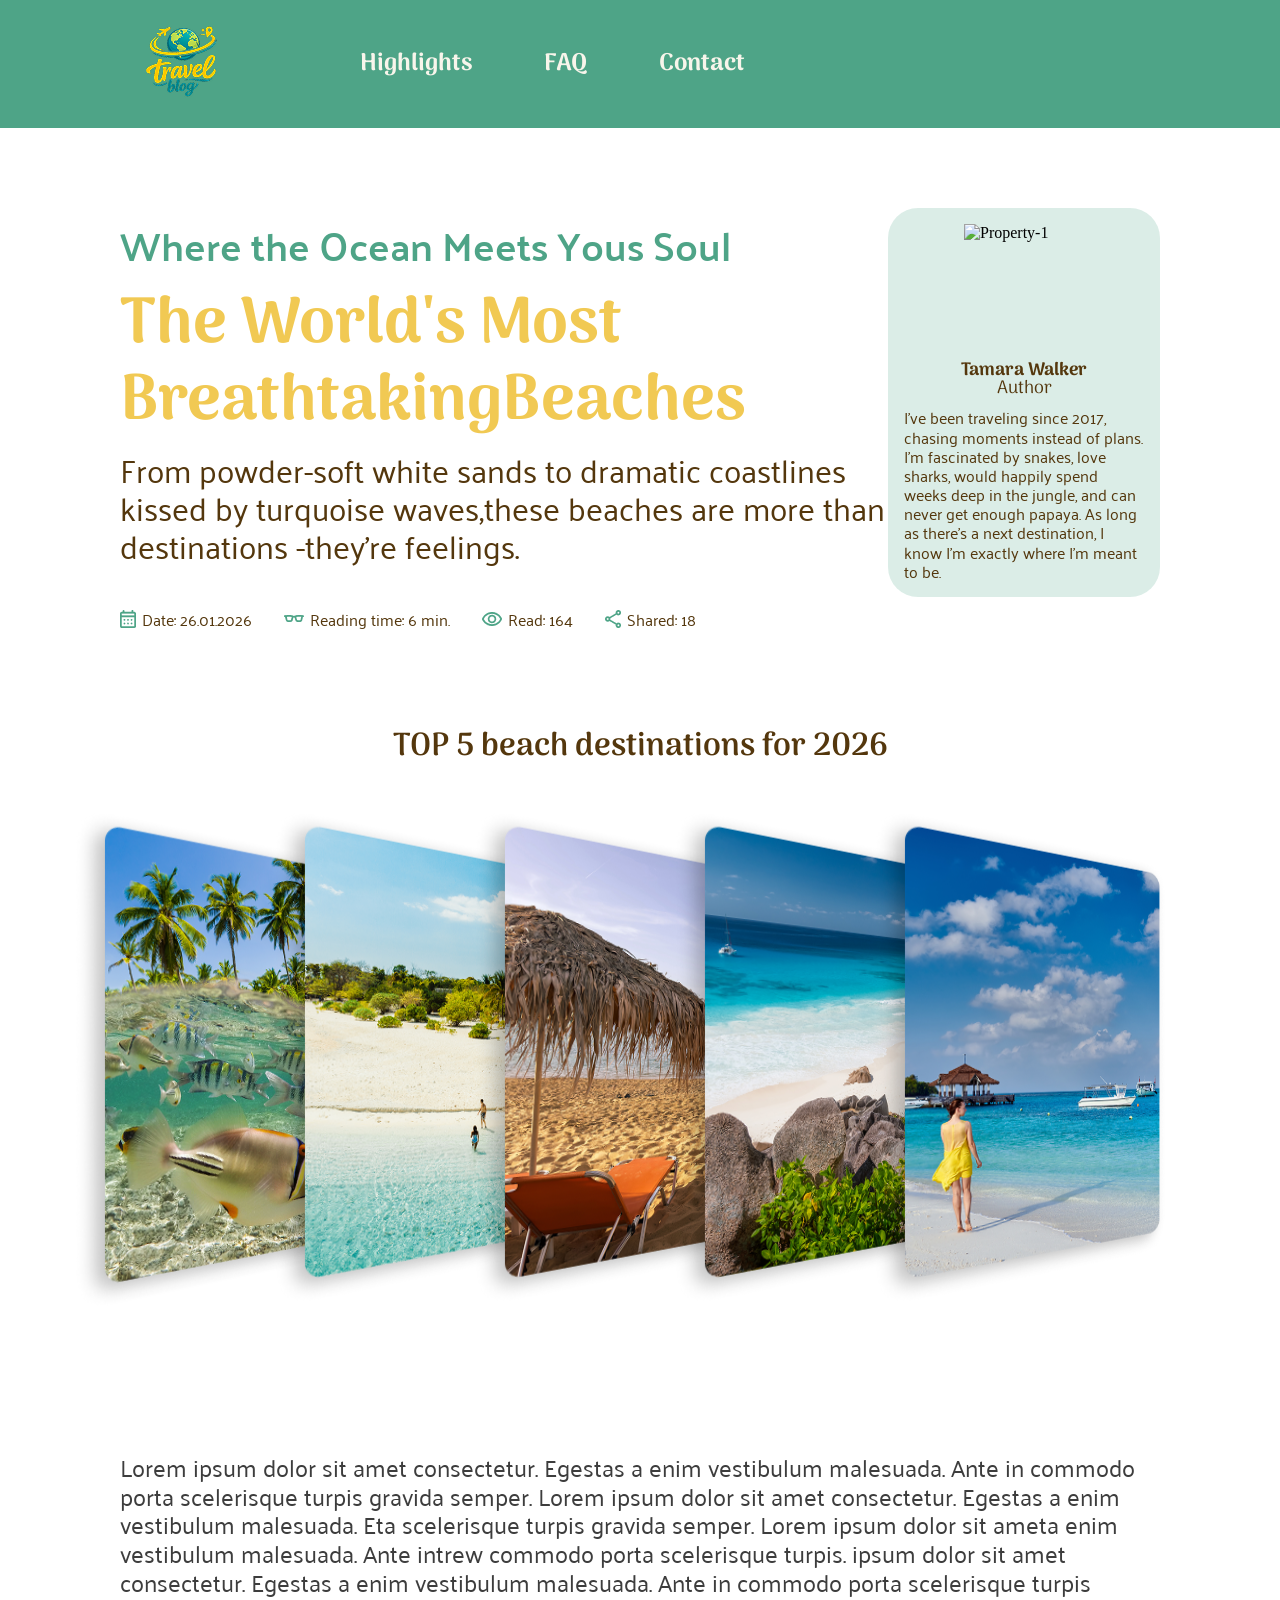
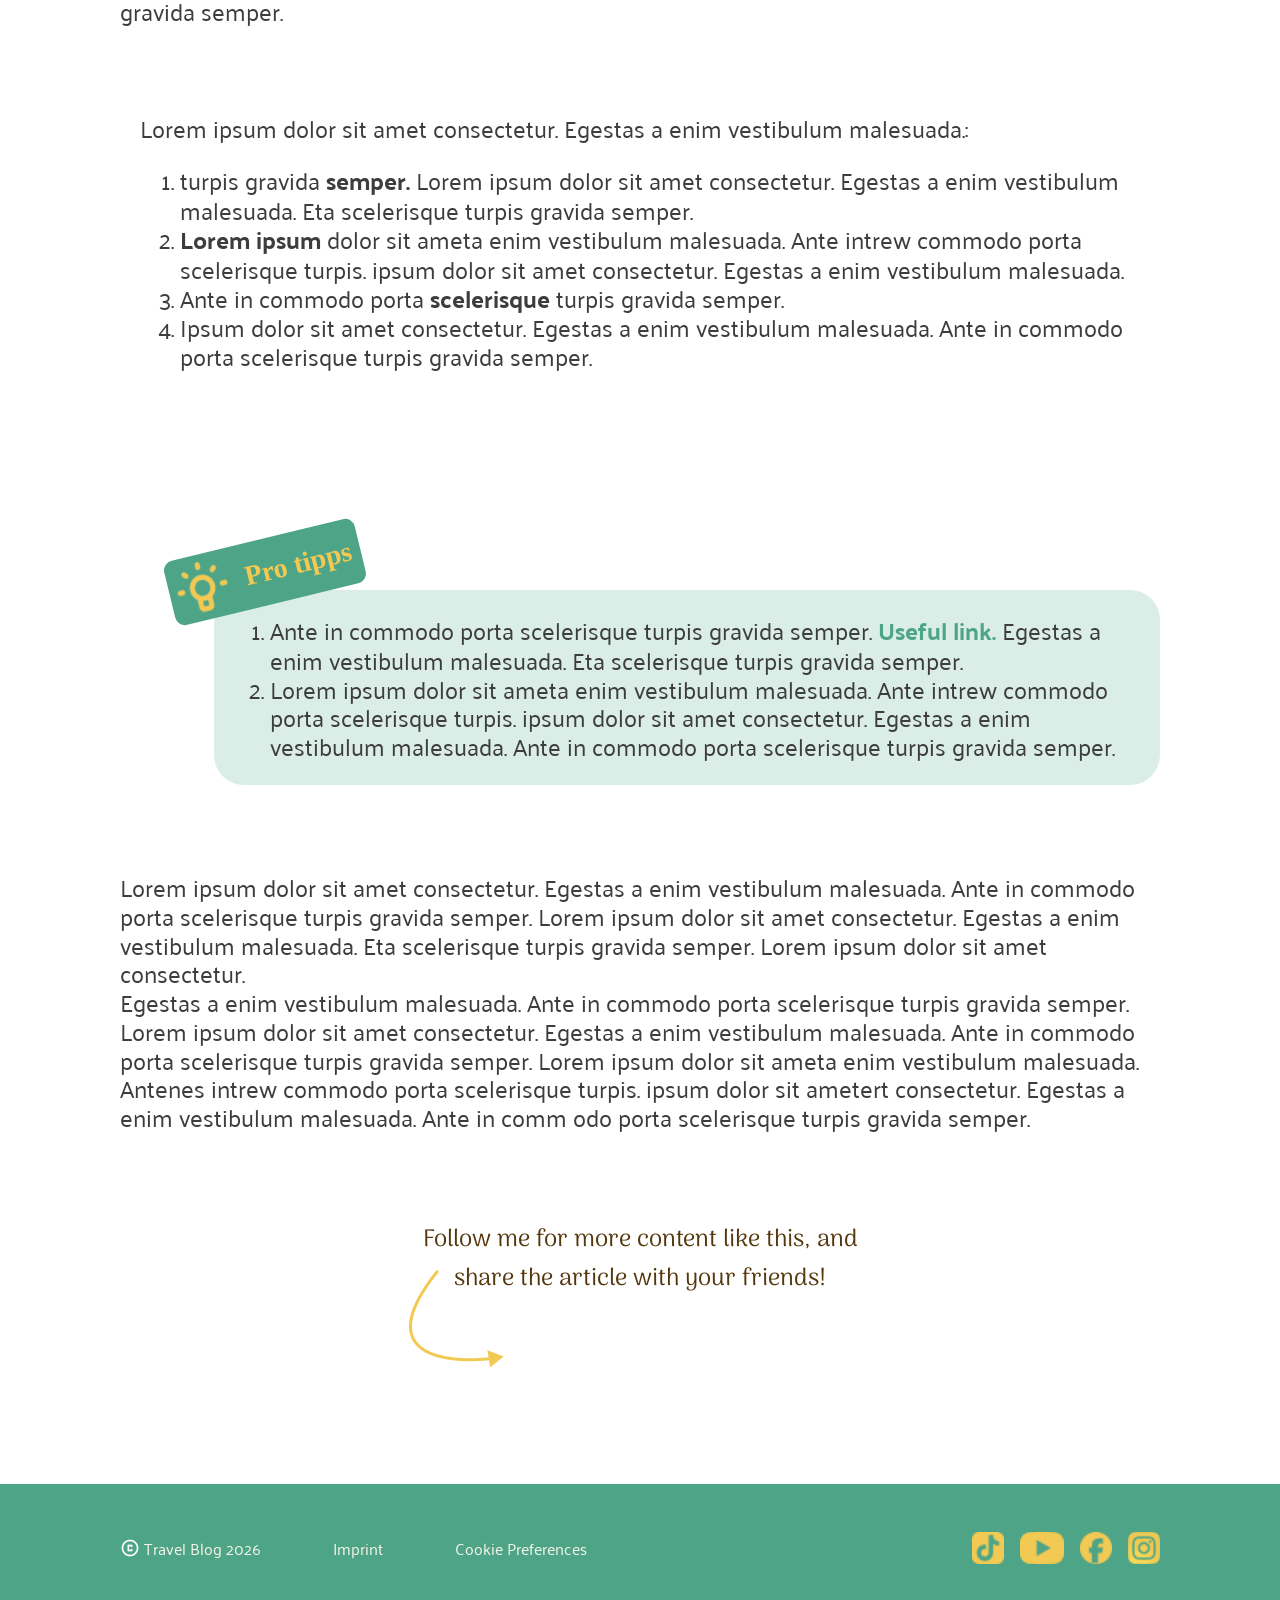
==== article01.html @ 0cab19df "new share button with responsive for article01 added" ====
<!DOCTYPE html>
<html lang="de">

<head>
    <meta charset="UTF-8">
    <meta name="viewport" content="width=device-width, initial-scale=1.0">
    <title>Travel Blog 01</title>

    <link rel="icon" href="./assets/icons/favicon.svg" type="image/svg">

    <link rel="stylesheet" href="./styles/variables.css">
    <link rel="stylesheet" href="./styles/fonts.css">
    <link rel="stylesheet" href="./styles/style.css">
    <link rel="stylesheet" href="./styles/article01.css">

</head>

<body>
    <header class="header">
        <div class="header-navbar">
            <a href="index.html">
                <img src="./assets/icons/logo.png" alt="Blog Logo"></a>
            <nav class="navbar">
                <ul>
                    <li><a href="#highlights">Highlights</a></li>
                    <li><a href="#faq">FAQ</a></li>
                    <li><a href="#contact">Contact</a></li>
                </ul>
            </nav>
        </div>
    </header>

    <main>

        <section class="headline-section">
            <div class="headline-section-left">
                <div class="headline-section-text">
                    <div>
                        <h3>Where the Ocean Meets Yous Soul</h3>
                    </div>
                    <div>
                        <h1>The World's Most BreathtakingBeaches</h1>
                    </div>
                    <div>
                        <p>From powder-soft white sands to dramatic coastlines kissed by turquoise
                            waves,these beaches
                            are
                            more
                            than
                            destinations -they're feelings.</p>
                    </div>
                </div>


                <div class="shared-line">
                    <p><img src="./assets/icons/calendar_month.png" alt="calendar_month"> Date:
                        26.01.2026</p>
                    <p><img src="./assets/icons/eyeglasses-2.png" alt="everglasses"> Reading time: 6
                        min.</p>
                    <p><img src="./assets/icons/visibility.png" alt="visibility"> Read: 164</p>
                    <p><img src="./assets/icons/share.png" alt="share"> Shared: 18</p>
                </div>
            </div>
            <div>
                <div class="card-women">
                    <img class="women-img" src="assets/img/global/property-1=woman.png" alt="Property-1">
                    <div class="textbox">
                        <h4 class="card-text1">Tamara Walker</h4>
                        <h4 class="card-text2">Author</h4>
                    </div>
                    <p>I’ve been traveling since 2017, chasing moments instead of plans.
                        I’m fascinated by snakes, love sharks, would happily spend weeks deep in the jungle, and can
                        never get enough papaya. As long as there’s a next destination, I know I’m exactly where I’m
                        meant to be.</p>
                </div>
            </div>
        </section>

        <section>
            <div class="top5-text">
                <h4>TOP 5 beach destinations for 2026</h1>
            </div>
            <div class="slider">

                <img class="slider-element" src="./assets/img/article01/card01.png" alt="element01">
                <img class="slider-element" src="./assets/img/article01/card02.png" alt="element02">
                <img class="slider-element" src="./assets/img/article01/card03.png" alt="element03">
                <img class="slider-element" src="./assets/img/article01/card04.png" alt="element04">
                <img class="slider-element" src="./assets/img/article01/card05.png" alt="element05">

            </div>
        </section>

        <section>
            <p class="loremtext">Lorem ipsum dolor sit amet consectetur. Egestas a enim vestibulum malesuada. Ante in
                commodo porta
                scelerisque turpis gravida semper. Lorem ipsum dolor sit amet consectetur. Egestas a enim vestibulum
                malesuada. Eta scelerisque turpis gravida semper. Lorem ipsum dolor sit ameta enim vestibulum
                malesuada.
                Ante intrew commodo porta scelerisque turpis. ipsum dolor sit amet consectetur. Egestas a enim
                vestibulum malesuada. Ante in commodo porta scelerisque turpis gravida semper.
            </p>
        </section>

        <section class="loremtext-section">
            <section class="loremtext-center">
                <div class="loremtext-left">
                    <p class="loremtext">Lorem ipsum dolor sit amet consectetur. Egestas a enim vestibulum malesuada.:
                    </p>
                </div>
                <div class="loremtext-center">
                    <ol class="loremtext">
                        <li>turpis gravida <span>semper. </span> Lorem ipsum dolor sit amet consectetur. Egestas a enim
                            vestibulum
                            malesuada.
                            Eta scelerisque turpis gravida semper.
                        </li>
                        <li>
                            <span>Lorem ipsum </span> dolor sit ameta enim vestibulum malesuada. Ante intrew commodo
                            porta scelerisque
                            turpis. ipsum dolor sit amet consectetur. Egestas a enim vestibulum malesuada.
                        </li>
                        <li>
                            Ante in commodo porta <span>scelerisque</span> turpis gravida semper.
                        </li>
                        <li>
                            Ipsum dolor sit amet consectetur. Egestas a enim vestibulum malesuada. Ante in commodo porta
                            scelerisque turpis gravida semper.
                        </li>
                    </ol>
                </div>
            </section>
        </section>

        <section class="protipps-section">
            <div class="protipps-center">
                <div class="protipps-box">
                    <img src="./assets/icons/lamp-single.png" alt="lamp-single">
                    <p>Pro tipps</p>
                </div>
                <div class="protipps-main">
                    <ol class="loremtext">
                        <li>
                            Ante in commodo porta scelerisque turpis gravida semper. <a
                                href="https://developer-akademie.teachable.com/" target="_blank"><span>Useful
                                    link.</span></a>
                            Egestas a
                            enim
                            vestibulum
                            malesuada. Eta scelerisque turpis gravida semper.
                        </li>
                        <li>
                            Lorem ipsum dolor sit ameta enim vestibulum malesuada. Ante intrew commodo porta scelerisque
                            turpis.
                            ipsum dolor sit amet consectetur. Egestas a enim vestibulum malesuada. Ante in commodo porta
                            scelerisque turpis gravida semper.
                        </li>
                    </ol>
                </div>
            </div>
        </section>

        <section>
            <p class="loremtext">Lorem ipsum dolor sit amet consectetur. Egestas a enim vestibulum malesuada. Ante in
                commodo porta scelerisque turpis gravida semper. Lorem ipsum dolor sit amet consectetur. Egestas a enim
                vestibulum malesuada. Eta scelerisque turpis gravida semper. Lorem ipsum dolor sit amet consectetur.
            </p>
            <p class="loremtext">
                Egestas a enim vestibulum malesuada. Ante in commodo porta scelerisque turpis gravida semper. Lorem
                ipsum dolor sit amet consectetur. Egestas a enim vestibulum malesuada. Ante in commodo porta scelerisque
                turpis gravida semper. Lorem ipsum dolor sit ameta enim vestibulum malesuada. Antenes intrew commodo
                porta scelerisque turpis. ipsum dolor sit ametert consectetur. Egestas a enim vestibulum malesuada. Ante
                in comm odo porta scelerisque turpis gravida semper. </p>
        </section>


        <section class="share-section">
            <div class="share-section-center">
                <div class="share-section-center-text">
                    <p>Follow me for more content like this, and share the article with your friends!</p>
                    <div id="desktop-title" class="share-section-center-text-overlay">
                        <img src="./assets/icons/curvedline.png" alt="Curved Arrow">
                    </div>
                    <div id="mobile-title" class="share-section-center-text-overlay">
                        <img src="./assets/icons-mobile/curvedline-mobile.png" alt="Curved Arrow">
                    </div>
                </div>
                <div class="share-button">
                    <details class="shared-buttons-outer-icon">
                        <summary></summary>
                        <div class="share-button-inner-icon">
                            <img src="./assets/icons/share32.png" alt="share icon">
                            <div class="share-button-inner-links">
                                <a href="https://www.linkedin.com/">LinkedIn</a>
                                <a href="tel:+49 0800 1337 1337">WhatsApp</a>
                            </div>
                        </div>
                    </details>
                </div>
        </section>

    </main>


    <footer class="footer">
        <div class="footer-content">
            <div class="footer-content-left">
                <div class="copyright">
                    <img src="./assets/icons/copyright.png" alt="copyright" />
                    <p>Travel Blog 2026</p>
                </div>
                <div class="imprint-cookie">
                    <p>Imprint</p>
                    <p>Cookie Preferences</p>
                </div>
            </div>
            <div class="footer-content-right">
                <img src="./assets/icons/Tiktok-icon.png" alt="tiktok" />
                <img src="./assets/icons/youtube.png" alt="youtube" />
                <img src="./assets/icons/facebook.png" alt="facebook" />
                <img src="./assets/icons/Instagram-logo-2016.png" alt="insta" />
            </div>
        </div>
    </footer>

    <nav class="mobile-nav">
        <a href="index.html"><img src="./assets/icons-mobile/home.png" alt="Home"></a>
        <a href="#highlights"><img src="./assets/icons-mobile/rocket-launch.png" alt="Rocket"></a>
        <a href="#faq"><img src="./assets/icons-mobile/live-help.png" alt="FAQ"></a>
        <a href="#contact"><img src="./assets/icons-mobile/person-pin.png" alt="Contact"></a>
    </nav>

</body>

</html>
---- styles/variables.css ----
:root {

    /*Font-Colors*/
    --nav-primary-font-color: rgba(248, 245, 235, 1);
    --nav-primary-font-color-hover: rgba(241, 201, 83, 1);
    --footer-primary-font-color: rgba(255, 255, 255, 1);
    --index-main-color: rgba(84, 55, 13, 1);
    --global-h1-color: rgba(241, 201, 83, 1);
    --global-h2-color: rgba(78, 164, 135, 1);
    --global-h3-color: rgba(78, 164, 135, 1);
    --global-h4-color: rgba(84, 55, 13, 1);
    --global-h5-color: rgba(84, 55, 13, 1);
    --global-label-color: rgba(84, 55, 13, 1);
    --global-link-color: rgba(78, 164, 135, 1);
    --article-p-color: rgba(61, 61, 61, 1);
    --slider-font-color: rgba(255, 255, 255, 1);
    --send-button-color: rgba(115, 115, 115, 1);
    --error-mesage-font-color: rgba(185, 16, 47, 1);
    /* Datum / Reading-Time / Read / Shared */
    --article-alternate-p-color: rgba(84, 55, 13, 1);
    --form-message-fill-font-color: rgba(78, 164, 135, 1);



    /*Background-Colors*/
    --nav-footer-bg-color: rgba(78, 164, 135, 1);
    --accordions-bg-color: rgba(241, 201, 83, 1);
    --accordions-p-bg-color: rgba(255, 255, 255, 1);
    --text-highlight-bg-color: rgba(78, 164, 135, 0.2);
    --slider-text-bg-color: rgba(255, 255, 255, 0.1);

    /*Shadows*/
    --slider-drop-shadow-color: rgba(0, 0, 0, 0.25);


    /*Buttons*/
    /*Slider Buttons*/
    --slider-active-button-color: rgba(241, 201, 83, 1);
    --slider-inactive-button-color: rgba(255, 255, 255, 1);

    /*Style green-yellow*/
    --button1-font-color: rgba(241, 201, 83, 1);
    --button1-bg-color: rgba(78, 164, 135, 1);

    /*Style clear-grey*/
    --button2-font-color: rgba(115, 115, 115, 1);
    --button2-border-color: rgba(48, 48, 48, 0.5);

    /*Check Box*/
    --cb-border-color: rgba(84, 55, 13, 1);
    --cb-hover-bg-color: rgba(241, 201, 83, 1);

    --cb-active-border-color: rgba(78, 164, 135, 1);
    --cb-active-bg-color: rgba(78, 164, 135, 1);
    --cb-active-font-color: rgba(241, 201, 83, 1);

    /*Indicators*/
    --carousel-active-indicator-bg-color: rgba(78, 164, 135, 1);
    --carousel-inactive-indicator-bg-color: rgba(78, 164, 135, 0.3);

    /*Mobile-Navbar*/
    --navbar-bg-color: rgba(241, 201, 83, 1);


    --header-height: 128px;

}
---- styles/fonts.css ----
/* arima-regular - latin */
@font-face {
    font-display: swap;
    /* Check https://developer.mozilla.org/en-US/docs/Web/CSS/@font-face/font-display for other options. */
    font-family: 'Arima';
    font-style: normal;
    font-weight: 400;
    src: url('../assets/fonts/arima-v7-latin-regular.woff2') format('woff2');
    /* Chrome 36+, Opera 23+, Firefox 39+, Safari 12+, iOS 10+ */
}

/* arima-500 - latin */
@font-face {
    font-display: swap;
    /* Check https://developer.mozilla.org/en-US/docs/Web/CSS/@font-face/font-display for other options. */
    font-family: 'Arima';
    font-style: normal;
    font-weight: 500;
    src: url('../assets/fonts/arima-v7-latin-500.woff2') format('woff2');
    /* Chrome 36+, Opera 23+, Firefox 39+, Safari 12+, iOS 10+ */
}

/* arima-600 - latin */
@font-face {
    font-display: swap;
    /* Check https://developer.mozilla.org/en-US/docs/Web/CSS/@font-face/font-display for other options. */
    font-family: 'Arima';
    font-style: normal;
    font-weight: 600;
    src: url('../assets/fonts/arima-v7-latin-600.woff2') format('woff2');
    /* Chrome 36+, Opera 23+, Firefox 39+, Safari 12+, iOS 10+ */
}

/* arima-700 - latin */
@font-face {
    font-display: swap;
    /* Check https://developer.mozilla.org/en-US/docs/Web/CSS/@font-face/font-display for other options. */
    font-family: 'Arima';
    font-style: normal;
    font-weight: 700;
    src: url('../assets/fonts/arima-v7-latin-700.woff2') format('woff2');
    /* Chrome 36+, Opera 23+, Firefox 39+, Safari 12+, iOS 10+ */
}



/* palanquin-regular - latin */
@font-face {
    font-display: swap;
    /* Check https://developer.mozilla.org/en-US/docs/Web/CSS/@font-face/font-display for other options. */
    font-family: 'Palanquin';
    font-style: normal;
    font-weight: 400;
    src: url('../assets/fonts/palanquin-v17-latin-regular.woff2') format('woff2');
    /* Chrome 36+, Opera 23+, Firefox 39+, Safari 12+, iOS 10+ */
}

/* palanquin-500 - latin */
@font-face {
    font-display: swap;
    /* Check https://developer.mozilla.org/en-US/docs/Web/CSS/@font-face/font-display for other options. */
    font-family: 'Palanquin';
    font-style: normal;
    font-weight: 500;
    src: url('../assets/fonts/palanquin-v17-latin-500.woff2') format('woff2');
    /* Chrome 36+, Opera 23+, Firefox 39+, Safari 12+, iOS 10+ */
}

/* palanquin-600 - latin */
@font-face {
    font-display: swap;
    /* Check https://developer.mozilla.org/en-US/docs/Web/CSS/@font-face/font-display for other options. */
    font-family: 'Palanquin';
    font-style: normal;
    font-weight: 600;
    src: url('../assets/fonts/palanquin-v17-latin-600.woff2') format('woff2');
    /* Chrome 36+, Opera 23+, Firefox 39+, Safari 12+, iOS 10+ */
}

/* palanquin-700 - latin */
@font-face {
    font-display: swap;
    /* Check https://developer.mozilla.org/en-US/docs/Web/CSS/@font-face/font-display for other options. */
    font-family: 'Palanquin';
    font-style: normal;
    font-weight: 700;
    src: url('../assets/fonts/palanquin-v17-latin-700.woff2') format('woff2');
    /* Chrome 36+, Opera 23+, Firefox 39+, Safari 12+, iOS 10+ */
}



/* palanquin-dark-regular - latin */
@font-face {
    font-display: swap;
    /* Check https://developer.mozilla.org/en-US/docs/Web/CSS/@font-face/font-display for other options. */
    font-family: 'Palanquin Dark';
    font-style: normal;
    font-weight: 400;
    src: url('../assets/fonts/palanquin-dark-v17-latin-regular.woff2') format('woff2');
    /* Chrome 36+, Opera 23+, Firefox 39+, Safari 12+, iOS 10+ */
}

/* palanquin-dark-700 - latin */
@font-face {
    font-display: swap;
    /* Check https://developer.mozilla.org/en-US/docs/Web/CSS/@font-face/font-display for other options. */
    font-family: 'Palanquin Dark';
    font-style: normal;
    font-weight: 700;
    src: url('../assets/fonts/palanquin-dark-v17-latin-700.woff2') format('woff2');
    /* Chrome 36+, Opera 23+, Firefox 39+, Safari 12+, iOS 10+ */
}
---- styles/style.css ----
:root {
  interpolate-size: allow-keywords;
}

* {
  margin: 0;
  box-sizing: border-box;
}

html {
  font-size: 16px;
  scroll-behavior: smooth;
}

body {
  height: 100dvh;
  display: flex;
  flex-direction: column;
  align-items: center;
}

main {
  flex: 1;
}

h1 {
  font-family: "Arima", latin;
  font-weight: 700;
  font-size: 4rem;
  color: var(--global-h1-color);
}

h2 {
  font-family: "Arima", latin;
  font-weight: 700;
  font-size: 3.25rem;
  color: var(--global-h2-color);
}

h3 {
  font-family: "Palanquin", latin;
  font-weight: 600;
  font-size: 2.5rem;
  color: var(--global-h3-color);
}

h4 {
  font-family: "Arima", latin;
  font-weight: 600;
  font-size: 2rem;
  color: var(--global-h4-color);
}

h5 {
  font-family: 'Palanquin', regular;
  font-weight: 500;
  line-height: 110%;
  font-size: 1.5rem;
  color: var(--global-h5-color);
}

/*Header & Nav*/
.header {
  display: flex;
  align-items: center;
  justify-content: center;
  position: absolute;
  background-color: var(--nav-footer-bg-color);
  width: 100%;
  height: var(--header-height);
}

.header-navbar {
  display: flex;
  align-items: center;
  justify-content: flex-start;
  width: 100%;
  max-width: 1440px;
  margin-left: 146px;
  gap: 102px;
}

.header-navbar img {
  width: 72px;
  height: 72px;
}

.navbar ul {
  display: flex;
  flex-direction: row;
  align-items: center;
  justify-content: flex-start;

  gap: 72px;

  list-style: none;
}

.navbar a {
  text-decoration: none;
  font-family: "Arima", latin;
  font-weight: 700;
  line-height: 80%;
  font-size: 1.5rem;
  color: var(--nav-primary-font-color);
}

.highlights-pseudo,
.faq-pseudo,
.contact-pseudo {
  position: relative;
  display: inline-block;
}

.highlights-pseudo:hover::after {
  content: "";
  position: absolute;
  left: 0px;
  bottom: -14px;
  width: 100%;
  height: 32px;
  transform: scaleX(110%);
  background: url(../assets/icons/highlights-underline.svg);
  background-repeat: no-repeat;
  background-size: 100% 100%;
}

.faq-pseudo:hover::after {
  content: "";
  position: absolute;
  left: 2px;
  bottom: -8px;
  width: 100%;
  height: 16px;
  transform: scaleX(120%) scaleY(120%);
  background: url(../assets/icons/faq-underline.svg);
  background-repeat: no-repeat;
  background-size: 100% 100%;
}

.contact-pseudo:hover::after {
  content: "";
  position: absolute;
  left: 0px;
  bottom: -6px;
  width: 100%;
  height: 16px;
  transform: scaleX(110%);
  background: url(../assets/icons/contact-underline.svg);
  background-repeat: no-repeat;
  background-size: 100% 100%;
}


/*Main Sections*/

/*Hero*/
.hero {
  height: 515px;
  background-image: url("../assets/img/index/landing-photo.png");
  background-position: center;
  background-repeat: no-repeat;
  background-size: cover;

  display: flex;
  flex-direction: column;
  justify-content: center;
  align-items: center;
  width: 100%;
  margin-top: var(--header-height);
  z-index: -1;
}

.hero-slider {
  position: relative;
  display: flex;
  justify-content: center;
  align-items: flex-end;
  overflow: hidden;
}

.main-photo,
.main-photo-cover-one,
.main-photo-cover-two {
  height: 515px;
}

.hero-slider-main {
  display: block;
  z-index: 1;
}

.hero-side-slides {
  position: absolute;
  display: flex;
  width: 300%;
  transition: all 10s ease-in-out;
  z-index: 10;
}

.main-photo-cover {
  display: flex;
  width: calc(100% / 3);
  height: 100%;
  justify-content: flex-end;
  text-align: center;
}

/*Content*/
.content {
  display: flex;
  flex-direction: column;
  align-items: center;
  padding: 100px 0px;
  gap: 120px 120px;
  width: 100%;
  max-width: 1200px;
}

/*Highlights + Slider*/
.highlights {
  display: flex;
  flex-direction: column;
  align-items: center;
  justify-content: center;
  gap: 88px;
  width: 100%;
}

.highlights-top {
  display: flex;
  flex-direction: column;
  align-items: center;
  text-align: center;
  gap: 24px;
  max-width: 979px;
}

.section-heading {
  display: flex;
  flex-direction: row;
  align-items: center;
  gap: 8px;
}

.section-heading img {
  width: 48px;
  height: 48px;
}

/*Slider*/
.slider-main {
  position: relative;
  width: 100%;
  max-width: 1200px;
  height: 533px;
  display: flex;
  justify-content: center;
  align-items: flex-end;
  overflow: hidden;
}

.slider-main input {
  z-index: 2;
}

.slider-main-wrapper {
  display: flex;
  position: absolute;
  z-index: 1;
  width: 400%;
  height: 100%;

  transition: all 0.75s ease-in-out;
}

.slider-main-element img {
  width: 100%;
  height: 533px;
}

.slider-main-element {
  display: block;
  position: relative;
  flex-direction: column;
  justify-content: flex-end;
  width: calc(100% / 4);
  height: 100%;
}

.slider-main-link {
  display: block;
  position: relative;
  width: 100%;
  height: 100%;
}

.highlights-slider-text {
  position: absolute;
  top: 54px;
  left: 38px;
  width: 100%;
  max-width: 881px;
  height: 229px;

  color: var(--slider-font-color);
  background-color: var(--slider-text-bg-color);
  backdrop-filter: blur(10px);

  padding: 16px 24px;
  gap: 8px;
}

.highlights-slider-text h3 {
  font-family: "Palanquin dark";
  font-weight: 600;
  font-size: 3rem;
  line-height: 100%;
  color: var(--slider-font-color);
}

.highlights-slider-text p {
  font-family: "Palanquin", latin;
  font-weight: 400;
  font-size: 1.75rem;
  line-height: 110%;
}

.element-three h3>span {
  display: flex;
  flex-direction: column;

}

.slider-main input[value="one"]:checked~.slider-main-wrapper {
  transform: translateX(calc(150% / 4));
}

.slider-main input[value="two"]:checked~.slider-main-wrapper {
  transform: translateX(calc(50% / 4));
}

.slider-main input[value="three"]:checked~.slider-main-wrapper {
  transform: translateX(calc(-50% / 4));
}

.slider-main input[value="four"]:checked~.slider-main-wrapper {
  transform: translateX(calc(-150% / 4));
}

.slider-main input[type="radio"] {
  display: grid;
  appearance: none;
  margin: 10px;
  width: 28px;
  height: 28px;
  border-radius: 50%;
  cursor: pointer;

  background: var(--slider-inactive-button-color)
}

.slider-main input[type="radio"]::before {
  border-radius: 50%;
  transform: scale(0);
  transition: 0.15s ease;
  background: var(--slider-inactive-button-color);
}

.slider-main input[type="radio"]:checked {
  display: grid;
  background: var(--slider-active-button-color);
  margin: 10px;
  width: 40px;
  height: 28px;
  border-radius: 999px;
  cursor: pointer;
}


/*FAQ*/
.faq {
  display: flex;
  flex-direction: column;
  align-items: center;
  justify-content: center;
  gap: 48px;
}

.accordions {
  display: grid;
  gap: 32px;
}

.accordions details {
  background-color: var(--accordions-bg-color);
  border-radius: 12px;
  padding: 16px 14px;

  overflow: hidden;
}

.accordions details::details-content {
  block-size: 0;
  transition: content-visibility 1s allow-discrete, opacity 1s, block-size 1s;
}

.accordions details[open]::details-content {
  block-size: auto;
}

.accordions details>summary {
  display: flex;
  position: relative;
  width: 1200px;

  background-color: var(--accordions-bg-color);
  border-radius: 12px;
  cursor: pointer;

  font-family: "Palanquin", latin;
  font-weight: 700;
  font-size: 1.5rem;
  color: var(--index-main-color);
  transition: block-size 1s;
}

.accordions summary::after {
  content: url(../assets/icons/accordion-arrow-closed.png);
}

.accordions summary::before,
.accordions summary::after {
  position: absolute;
  right: 32px;
  transform: translateY(-50%);
}

.accordions summary::after {
  transform: rotate(-180deg);
  transform-origin: 50% 50%;
  transition: all 1s ease-in-out;
}

.accordions [open] summary::after {
  transform: rotate(0deg);
}

.accordions details>p {
  padding: 4px 10px;
  font-family: "Palanquin", latin;
  font-weight: 500;
  font-size: 1rem;
  color: var(--index-main-color);
  background-color: var(--accordions-p-bg-color);
  line-height: 120%;
  border-radius: 5px;
}


/*Contact*/
.contact {
  display: flex;
  flex-direction: column;
  align-items: center;
  width: 100%;
  max-width: 1100px;
  gap: 56px;
}

.contact-head {
  display: flex;
  flex-direction: column;
  align-items: center;
  gap: 24px;
}

.contact-head h5 span {
  display: flex;
  flex-direction: column;
  align-items: center;
}

/*contact inputs*/
.contact-inputs {
  display: flex;
  flex-direction: column;
  width: 100%;
  max-width: 1100px;
  gap: 16px;
}

.contact-top-textfield {
  width: 100%;
}

.cto-label {
  max-width: 517px;
}

.contact-top-textfield label {
  font-family: 'Palanquin', regular;
  font-weight: 500;
  line-height: 120%;
  font-size: 1.5rem;
  color: var(--global-label-color);
}

.contact-top-textfield input {
  border: none;
  border-bottom: 1px solid black;
  padding: 17px 0;
  width: 100%;
  max-width: 1096px;
  font-family: 'Palanquin', regular;
  font-weight: 400;
  line-height: 110%;
  font-size: 1.5rem;
  color: var(--form-message-fill-font-color);
  resize: none;
}

.contact-top-textfield input:focus {
  outline: none;
  border-bottom: 1px solid black;
}

.contact-inputs-top {
  display: flex;
  flex-direction: column;
  align-items: center;
  gap: 64px;
}

.contact-top-textfield textarea {
  border: none;
  border-bottom: 1px solid black;
  padding: 17px 0;
  width: 100%;
  max-width: 1096px;
  font-family: 'Palanquin', regular;
  font-weight: 400;
  line-height: 110%;
  font-size: 1.5rem;
  color: var(--form-message-fill-font-color);
  resize: none;
  field-sizing: content;
}

.contact-top-textfield textarea:focus {
  outline: none;
  border-bottom: 1px solid black;
}

.contact-inputs-top {
  display: flex;
  flex-direction: column;
  align-items: center;
  gap: 64px;
}

.contact-top-one,
.contact-top-two {
  display: flex;
  justify-content: space-between;
  width: 100%;
  max-width: 1100px;
}


/*Checkbox*/
.contact-inputs-bottom {
  display: flex;
  flex-direction: column;
  align-items: center;
  gap: 32px;
}

.cib-checkbox label {
  font-family: 'Palanquin', regular;
  font-weight: 400;
  line-height: 120%;
  font-size: 15px;
  text-decoration: none;
  color: var(--global-label-color);
}

.cib-checkbox label a {
  font-family: 'Palanquin', regular;
  font-weight: 400;
  line-height: 120%;
  font-size: 15px;
  text-decoration: none;
  color: var(--global-link-color);
}

.cib-checkbox {
  display: flex;
  position: relative;
}

.checkbox-container {
  padding-left: 32px;
  -webkit-user-select: none;
  -moz-user-select: none;
  -ms-user-select: none;
  user-select: none;
}

.checkbox-container input {
  position: absolute;
  opacity: 0;
  cursor: pointer;
  height: 0;
  width: 0;
}

.checkmark {
  position: absolute;
  top: 0px;
  left: 5px;
  height: 18px;
  width: 18px;
  border: 2px solid var(--cb-border-color);
  border-radius: 3px;
}

.checkbox-container:hover input~.checkmark {
  background-color: var(--cb-hover-bg-color);
  border: 2px solid var(--cb-border-color);
}

.checkbox-container input:checked~.checkmark {
  background-color: var(--cb-active-bg-color);
  border: 2px solid var(--cb-active-bg-color);
}

.checkmark:after {
  content: "";
  position: absolute;
  display: none;
}

.checkbox-container input:checked~.checkmark:after {
  display: block;
}

.checkbox-container .checkmark:after {
  top: 1px;
  left: 4px;
  width: 4px;
  height: 8px;
  border: 1px solid var(--cb-active-font-color);
  border-width: 0 2px 2px 0;
  border-radius: 1px;
  -webkit-transform: rotate(45deg);
  -ms-transform: rotate(45deg);
  transform: rotate(45deg);
}

.checkbox-submit {
  color: var(--error-mesage-font-color);
}

.submit-button {
  background-color: inherit;
  width: 139px;
  border-radius: 40px;
  height: 48px;
  font-family: "Arima", latin;
  font-weight: 700;
  font-size: 1.5rem;
  color: var(--send-button-color);
}


/*Footer*/
.footer {
  display: flex;

  align-items: center;
  justify-content: center;
  background-color: var(--nav-footer-bg-color);
  width: 100%;
  height: 128px;
  padding: 60px 120px;
}

.footer-content {
  display: flex;
  align-items: center;
  justify-content: space-between;
  width: 100%;
  max-width: 1440px;
}

.footer-content p,
.footer-content a {
  text-decoration: none;
  font-family: "Palanquin", latin;
  font-weight: 400;
  font-size: 1rem;
  color: var(--nav-primary-font-color);
  padding: 0;
}

.footer-content-left {
  display: flex;
  flex-direction: row;
  align-items: center;
  justify-content: flex-start;

  gap: 72px;
}

.copyright {
  display: flex;
  align-items: center;
  justify-content: flex-start;
  gap: 4px;
}

.copyright img {
  width: 20px;
  height: 20px;
}

.imprint-cookie {
  display: flex;
  gap: 72px;
}

.footer-content-right {
  display: flex;
  flex-direction: row;
  align-items: center;
  justify-content: flex-end;

  gap: 16px;
}

.footer-content-right img {
  height: 32px;
}

/*mobile-navbar*/
.mobile-nav {
  display: none;
  width: 100%;
  height: 88px;
  max-width: 480px;
  padding: 24px 25px;
  gap: 64px;
  background-color: var(--navbar-bg-color);
}


@media screen and (min-width: 769px) and (max-width: 1279px) {

  /*header*/
  .header-navbar {
    gap: 48px;
  }

  .navbar ul {
    gap: 36px;
  }



  /*footer*/
  .footer {
    padding: 60px;
  }

  .footer-content-left {
    gap: 32px;
  }

  .imprint-cookie {
    gap: 32px;
  }

}

@media screen and (min-width: 481px) and (max-width: 768px) {

  /*header*/
  .header-navbar {
    margin: 0;
    justify-content: center;
    align-items: center;
    gap: 24px;
  }

  .navbar ul {
    gap: 18px;
  }






  /*footer*/
  .footer {
    padding: 30px 60px;
  }

  .footer-content {
    align-items: flex-end;
  }

  .footer-content-left {
    flex-direction: column-reverse;
    justify-content: center;
    gap: 0;
  }

  .imprint-cookie {
    flex-direction: column;
    gap: 0;
  }
}

@media screen and (max-width: 480px) {


  /*header*/
  .header-navbar {
    margin: 0;
    justify-content: center;
    align-items: center;
    gap: 0;
  }

  .navbar {
    display: none;
  }






  /*footer*/
  .footer {
    padding: 30px 24px;
  }

  .footer-content {
    align-items: flex-end;
  }

  .footer-content-left {
    flex-direction: column-reverse;
    gap: 0;
  }

  .imprint-cookie {
    flex-direction: column;
    gap: 0;
  }

  .footer-content-right {
    gap: 16px;
  }

  .footer-content-right img {
    height: 24px;
  }

  /*mobile-navbar*/
  .mobile-nav {
    display: flex;
    position: sticky;
    bottom: 0;
    z-index: 999;
    justify-content: center;
    gap: 48px;
  }
}
---- styles/article01.css ----
* {
    margin: 0;
    box-sizing: border-box;
}


main {
    display: flex;
    flex-direction: column;
    margin-top: 208px;
    padding: 0px 120px 0px 120px;
    gap: 88px;
    max-width: 1440px;
    width: 100%;
}

/*headline-section*/

.headline-section {
    display: flex;
    justify-content: space-between;

}

.headline-section-left {
    display: flex;
    flex-direction: column;
    gap: 40px;
}

.headline-section-text {
    display: flex;
    flex-direction: column;
    gap: 8px;
}

.headline-section-text p {
    font-family: 'Palanquin', regular;
    font-weight: 400;
    font-size: 32px;
    line-height: 120%;
    color: var(--global-h4-color);
}

.shared-line {
    display: flex;
    gap: 32px;
}

.shared-line p {
    font-family: 'Palanquin', regular;
    font-weight: 400;
    font-size: 16px;
    color: var(--global-h4-color);
    display: flex;
    align-items: center;
    gap: 6px;
}

h1 {
    line-height: 120%;
}

.card-women {
    height: 389px;
    width: 272px;
    display: flex;
    flex-direction: column;
    align-items: center;
    background-color: var(--text-highlight-bg-color);
    border-radius: 30px;
    padding: 16px;

}

.women-img {
    height: 120px;
    width: 120px;
}

.textbox {
    display: flex;
    flex-direction: column;
    align-items: center;
    margin-top: 16px;
    margin-bottom: 16px;
}

.text-1 {
    font-weight: 400;
    line-height: 120%;
    margin-bottom: 40px;
}

.card-text1 {
    font-size: 18px;
    font-weight: 700;
}

.card-text2 {
    font-size: 18px;
    font-weight: 400;
    line-height: 40%;
}

.card-women p {
    font-family: 'Palanquin', regular;
    font-size: 16px;
    font-weight: 400;
    color: var(--global-h4-color);
    line-height: 120%;
}

/*slider-section*/

.top5-text {
    display: flex;
    justify-content: center;
    margin-bottom: 64px;
}

.slider {
    height: 440px;
    display: flex;
    justify-content: center;
    margin-bottom: 88px;
}

.slider-element {
    z-index: 1;
    width: 300px;
    height: 440px;
    margin: 0px -50px;

    transform: perspective(300px) rotateY(16deg) translateX(0);
    transform-origin: 50% 50%;
    transition: all 300ms ease-in-out;
}

.slider-element:hover {
    z-index: 2;
    transform: perspective(300px) rotateY(0deg) translateX(0);
    transform: scale(110%);
    margin: 0px 50px;
}

.slider-element:hover~.slider-element {
    transform: perspective(300px) rotateY(-16deg) translateX(20px);
}


/*text-section*/

.loremtext-section {
    display: flex;
    flex-direction: column;
    align-items: center;
}

.loremtext-center {
    display: flex;
    flex-direction: column;
    max-width: 1000px;
    width: 100%;
    gap: 24px;
}

.loremtext-left {
    display: flex;
    justify-content: start;
    max-width: 1000px;
    width: 100%;
}

.loremtext-center {
    display: flex;
    align-items: center;
}

.loremtext {
    font-family: 'Palanquin', regular;
    color: var(--article-p-color);
    font-size: 24px;
    font-weight: 400;
    line-height: 120%;
}

.loremtext span {
    font-weight: 700;
}


/*protipps-section*/

.protipps-section {
    display: flex;
    flex-direction: column;
    justify-content: center;
    padding: 65px 0 0 47px;
}

.protipps-box {
    height: 66px;
    width: 196px;
    background-color: var(--cb-active-bg-color);
    border-radius: 10px;
    rotate: -13.67deg;
    display: flex;
    align-items: center;
    justify-content: space-around;
    position: relative;
    top: 15px;

}

.protipps-box img {
    height: 50px;
    width: 50px;
    rotate: 13.67deg;

}

.protipps-box p {
    font-size: 28px;
    font-weight: 700;
    color: var(--button1-font-color);
}

.protipps-main {
    background-color: var(--text-highlight-bg-color);
    max-width: 1083px;
    padding: 26px 16px 24px 16px;
    border-radius: 30px;
    margin-left: 47px;
}

.protipps-main span {
    font-weight: 700;
    color: var(--global-link-color);
}

.protipps-main a {
    text-decoration: none;
}


/*share section*/
.share-section {
    display: flex;
    flex-direction: column;
    align-items: center;

    margin-bottom: 120px;
}

.share-section-center {
    display: flex;
    flex-direction: column;
    align-items: center;
    gap: 48px;
}

.share-section-center-text {
    position: relative;
    width: 100%;
    max-width: 463px;
    height: auto;
    text-align: center;
}

.share-section-center-text p {
    font-family: 'Arima', latin;
    font-size: 1.5rem;
    color: var(--article-alternate-p-color);
}

.share-section-center-text-overlay {
    position: absolute;
    top: 50px;
}

#desktop-title {
    display: block;
}

#mobile-title {
    display: none;
}

.share-button details {
    display: flex;
    align-items: center;
}

.share-button details::details-content {
    inline-size: 0;
    overflow: hidden;
    transition: content-visibility 1s allow-discrete, inline-size 1s;
}

.share-button details[open]::details-content {
    inline-size: auto;
}

.share-button details>summary {
    display: flex;
    flex-direction: row;
    justify-content: center;
    align-items: center;
    padding-right: 10px;
}

.share-button details:open>summary {
    display: flex;
    justify-content: flex-end;
    padding-right: 10px;
}

.share-button details>div {
    display: flex;
    flex-direction: row;
    align-items: center;
}

.share-button details:open>div {
    display: flex;
    flex-direction: row;
    align-items: center;
}

.share-button-inner-icon {
    gap: 10px;
    width: auto;
}

.share-button-inner-links a {
    display: flex;
    flex-direction: column;
    font-family: 'Arima', latin;
    font-weight: 600;
    font-size: 1.125rem;
    line-height: 120%;
    color: var(--global-link-color);
}

details.shared-buttons-outer-icon[open] summary::after {
    content: url(../assets/icons/share-button-smaller.png);
}

details.shared-buttons-outer-icon:not([open]) summary::after {
    content: url(../assets/icons/share-button.png);
}


@media screen {}
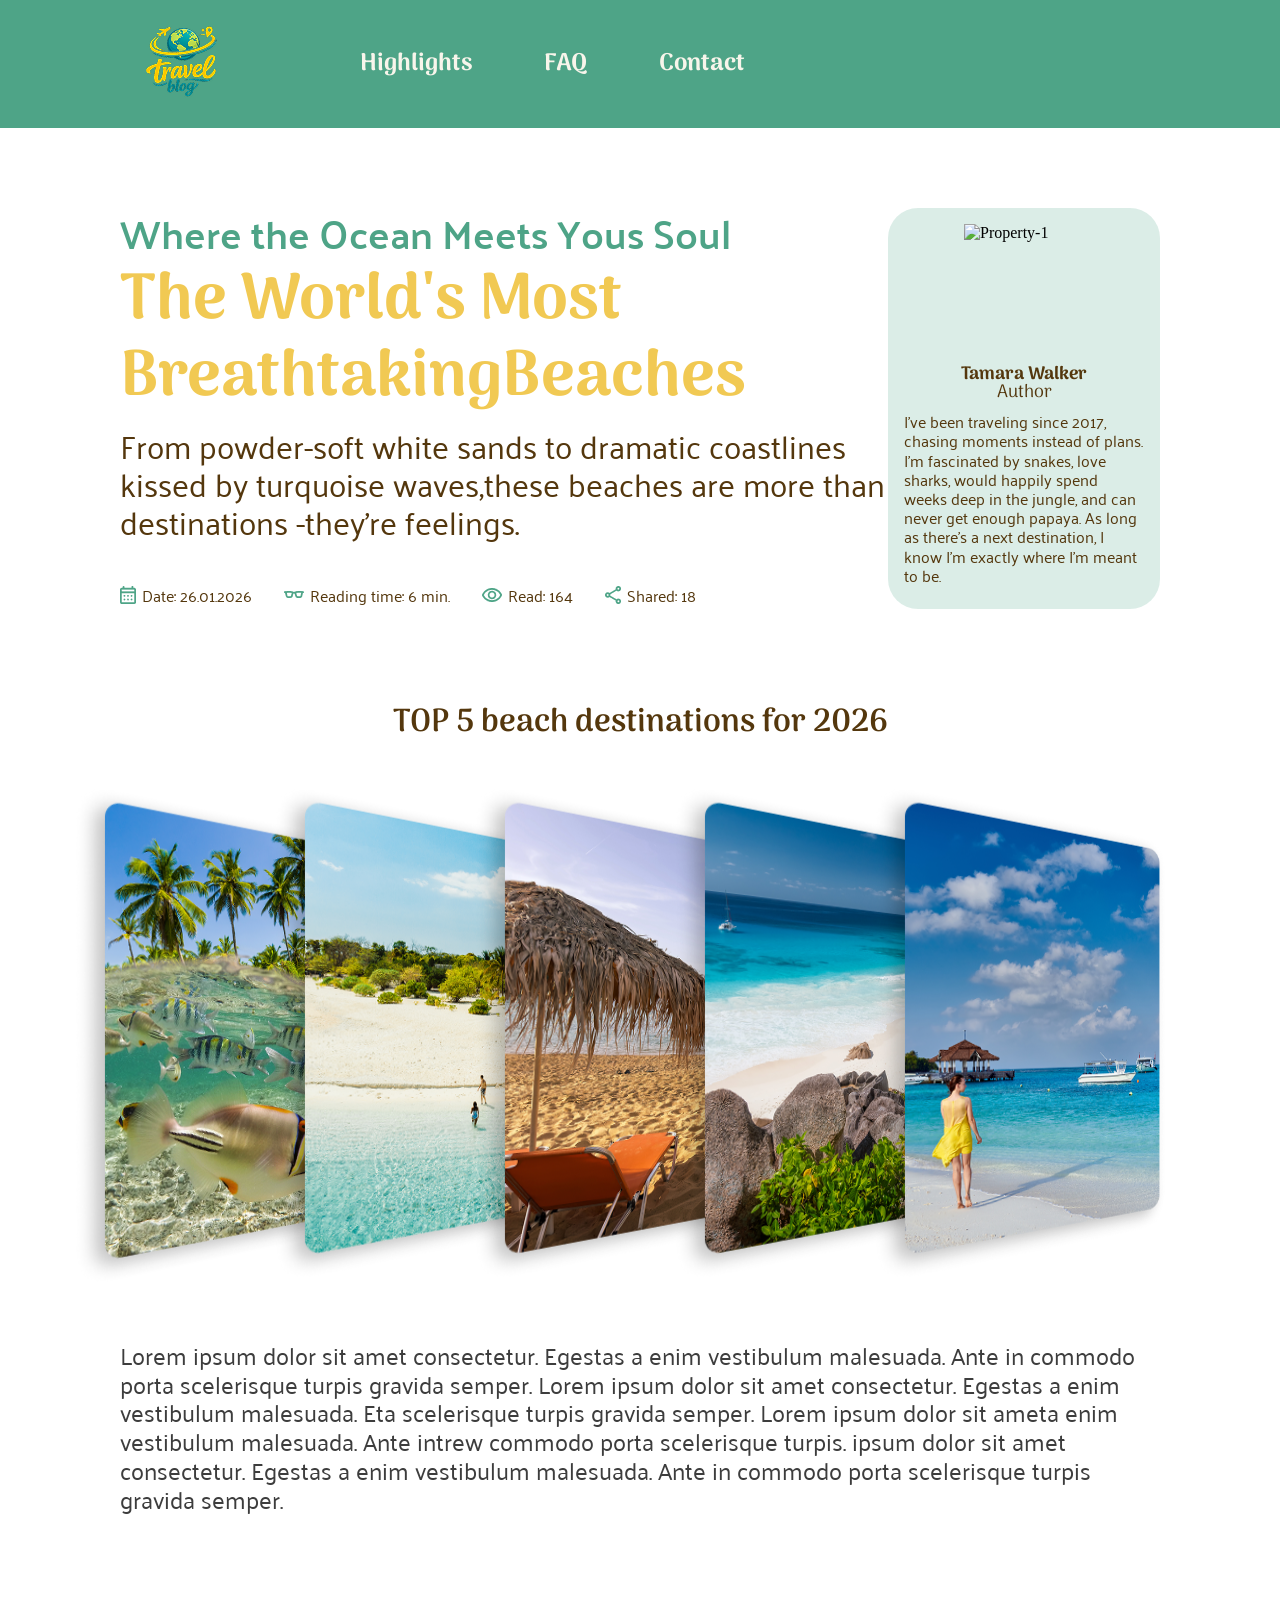
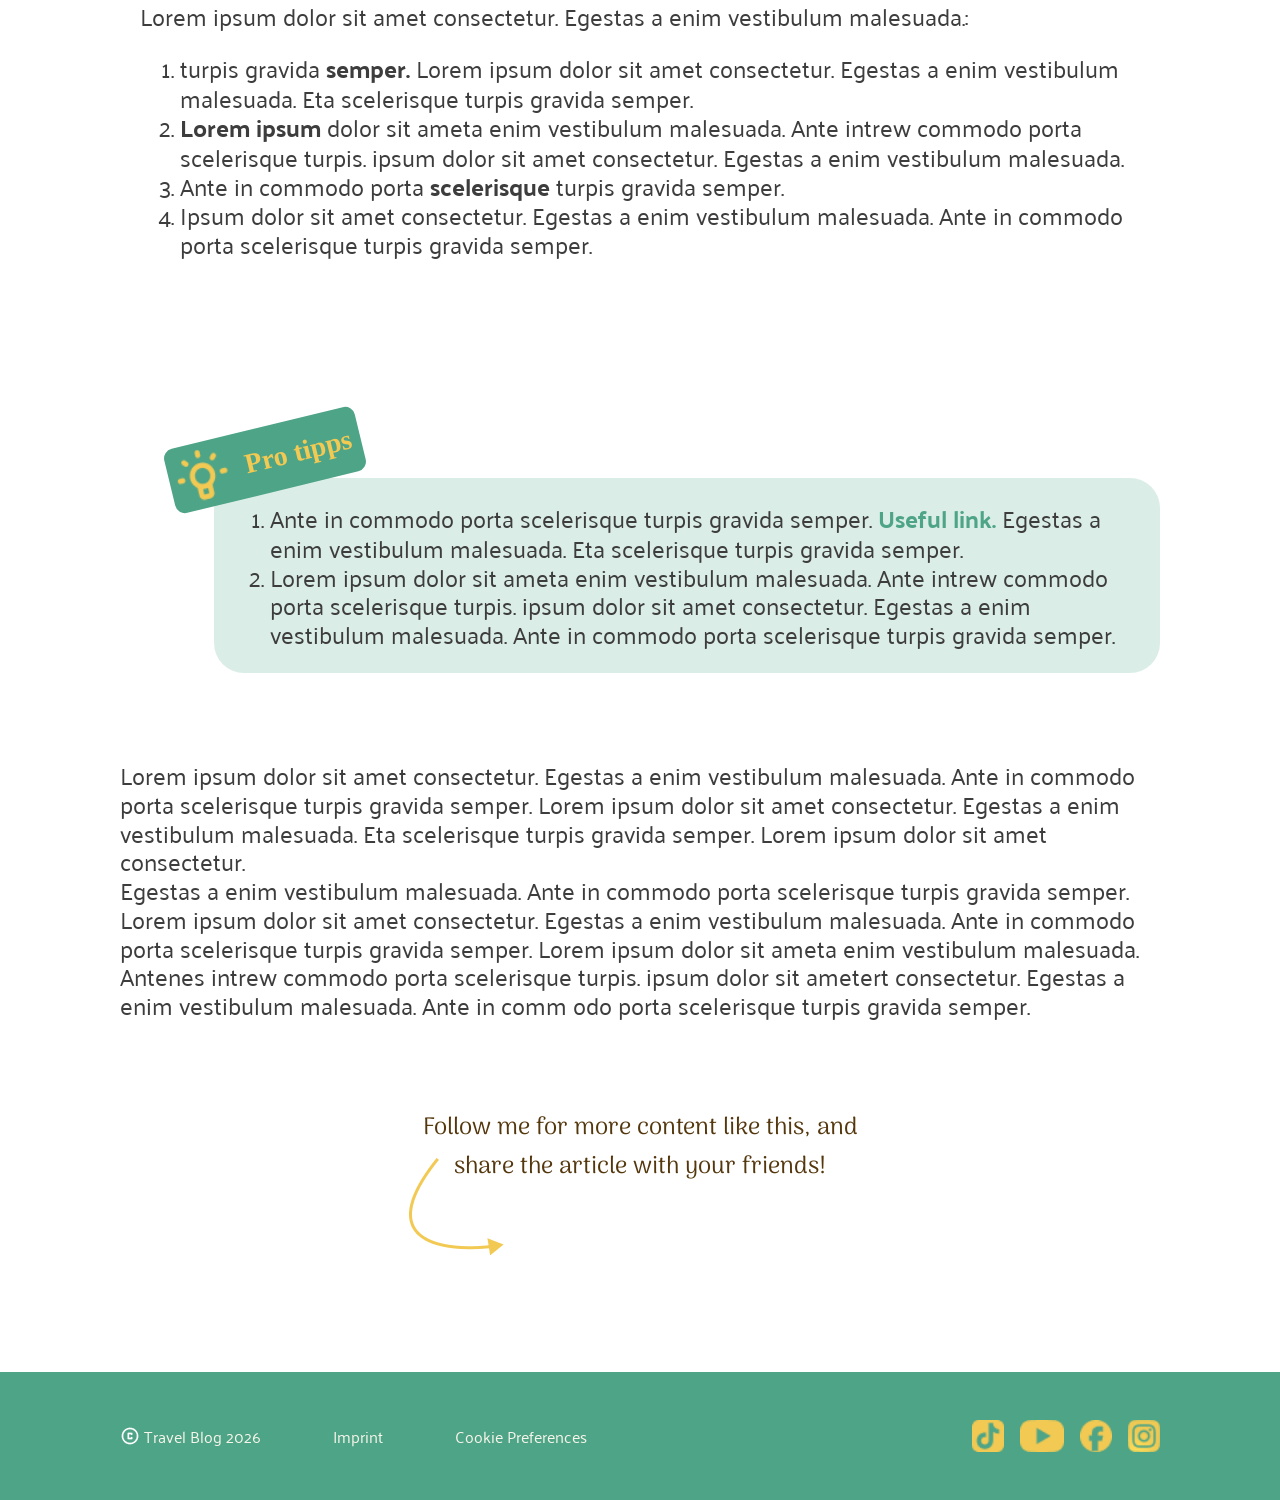
==== commit 10e272b4: "Article01 Responsive - 768px" ====
--- a/article01.html
+++ b/article01.html
@@ -61,7 +61,7 @@
                     <p><img src="./assets/icons/share.png" alt="share"> Shared: 18</p>
                 </div>
             </div>
-            <div>
+            <div class="card-women-center">
                 <div class="card-women">
                     <img class="women-img" src="assets/img/global/property-1=woman.png" alt="Property-1">
                     <div class="textbox">
@@ -76,18 +76,16 @@
             </div>
         </section>
 
-        <section>
+        <section class="slider-section">
             <div class="top5-text">
                 <h4>TOP 5 beach destinations for 2026</h1>
             </div>
             <div class="slider">
-
                 <img class="slider-element" src="./assets/img/article01/card01.png" alt="element01">
                 <img class="slider-element" src="./assets/img/article01/card02.png" alt="element02">
                 <img class="slider-element" src="./assets/img/article01/card03.png" alt="element03">
                 <img class="slider-element" src="./assets/img/article01/card04.png" alt="element04">
                 <img class="slider-element" src="./assets/img/article01/card05.png" alt="element05">
-
             </div>
         </section>
 
--- a/styles/variables.css
+++ b/styles/variables.css
@@ -54,12 +54,12 @@
     --cb-active-bg-color: rgba(78, 164, 135, 1);
     --cb-active-font-color: rgba(241, 201, 83, 1);
 
-    /*Indicators*/
-    --carousel-active-indicator-bg-color: rgba(78, 164, 135, 1);
-    --carousel-inactive-indicator-bg-color: rgba(78, 164, 135, 0.3);
+    /*Mobile Navbar*/
+    --navbar-bg-color: rgba(241, 201, 83, 1);
 
-    /*Mobile-Navbar*/
-    --navbar-bg-color: rgba(241, 201, 83, 1);
+    /*Mobile Slider Buttons*/
+    --carousel-active-button-color: rgba(78, 164, 135, 1);
+    --carousel-inactive-button-color: rgba(78, 164, 135, 0.3);
 
 
     --header-height: 128px;
--- a/styles/article01.css
+++ b/styles/article01.css
@@ -7,8 +7,7 @@
 main {
     display: flex;
     flex-direction: column;
-    margin-top: 208px;
-    padding: 0px 120px 0px 120px;
+    padding: 208px 120px 0px 120px;
     gap: 88px;
     max-width: 1440px;
     width: 100%;
@@ -34,6 +33,15 @@
     gap: 8px;
 }
 
+.headline-section-text h3 {
+    line-height: 120%;
+}
+
+.headline-section-text h1 {
+    line-height: 120%;
+}
+
+
 .headline-section-text p {
     font-family: 'Palanquin', regular;
     font-weight: 400;
@@ -57,12 +65,8 @@
     gap: 6px;
 }
 
-h1 {
-    line-height: 120%;
-}
-
 .card-women {
-    height: 389px;
+    height: 100%;
     width: 272px;
     display: flex;
     flex-direction: column;
@@ -123,7 +127,6 @@
     height: 440px;
     display: flex;
     justify-content: center;
-    margin-bottom: 88px;
 }
 
 .slider-element {
@@ -352,4 +355,108 @@
 }
 
 
-@media screen {}+@media screen and (min-width: 769px) and (max-width: 1279px) {
+
+    .headline-section {
+        flex-wrap: wrap;
+        display: flex;
+        justify-content: center;
+        gap: 24px;
+    }
+
+    .card-women-center {
+        display: flex;
+        justify-content: center;
+    }
+
+
+    .card-women {
+        display: flex;
+        justify-content: center;
+        width: 80%;
+        height: 345px;
+    }
+
+    .slider-element {
+        width: 200px;
+        transform: perspective(200px) rotateY(16deg) translateX(0);
+
+    }
+
+    .slider-element:hover {
+        transform: perspective(200px) rotateY(0deg) translateX(0);
+        margin: 0px 25px;
+    }
+
+    .slider-element:hover~.slider-element {
+        transform: perspective(200px) rotateY(-16deg) translateX(10px);
+    }
+
+    .protipps-section {
+        padding: 0;
+    }
+}
+
+
+@media screen and (min-width: 480px) and (max-width: 768px) {
+
+
+    .headline-section {
+        flex-wrap: wrap;
+        display: flex;
+        justify-content: center;
+        gap: 24px;
+    }
+
+    .headline-section-text h3 {
+        font-size: 20px;
+    }
+
+    .headline-section-text h1 {
+        font-size: 40px;
+    }
+
+
+    .headline-section-text p {
+        font-size: 18px;
+
+    }
+
+    .card-women-center {
+        display: flex;
+        justify-content: center;
+    }
+
+
+    .card-women {
+        display: flex;
+        justify-content: center;
+        width: 328px;
+        height: 345px;
+    }
+
+    .top5-text {
+        display: flex;
+        justify-content: center;
+        margin-bottom: 64px;
+    }
+
+    .slider-element {
+        width: 200px;
+        transform: perspective(200px) rotateY(16deg) translateX(0);
+
+    }
+
+    .slider-element:hover {
+        transform: perspective(200px) rotateY(0deg) translateX(0);
+        margin: 0px 25px;
+    }
+
+    .slider-element:hover~.slider-element {
+        transform: perspective(200px) rotateY(-16deg) translateX(10px);
+    }
+
+    .protipps-section {
+        padding: 0;
+    }
+}
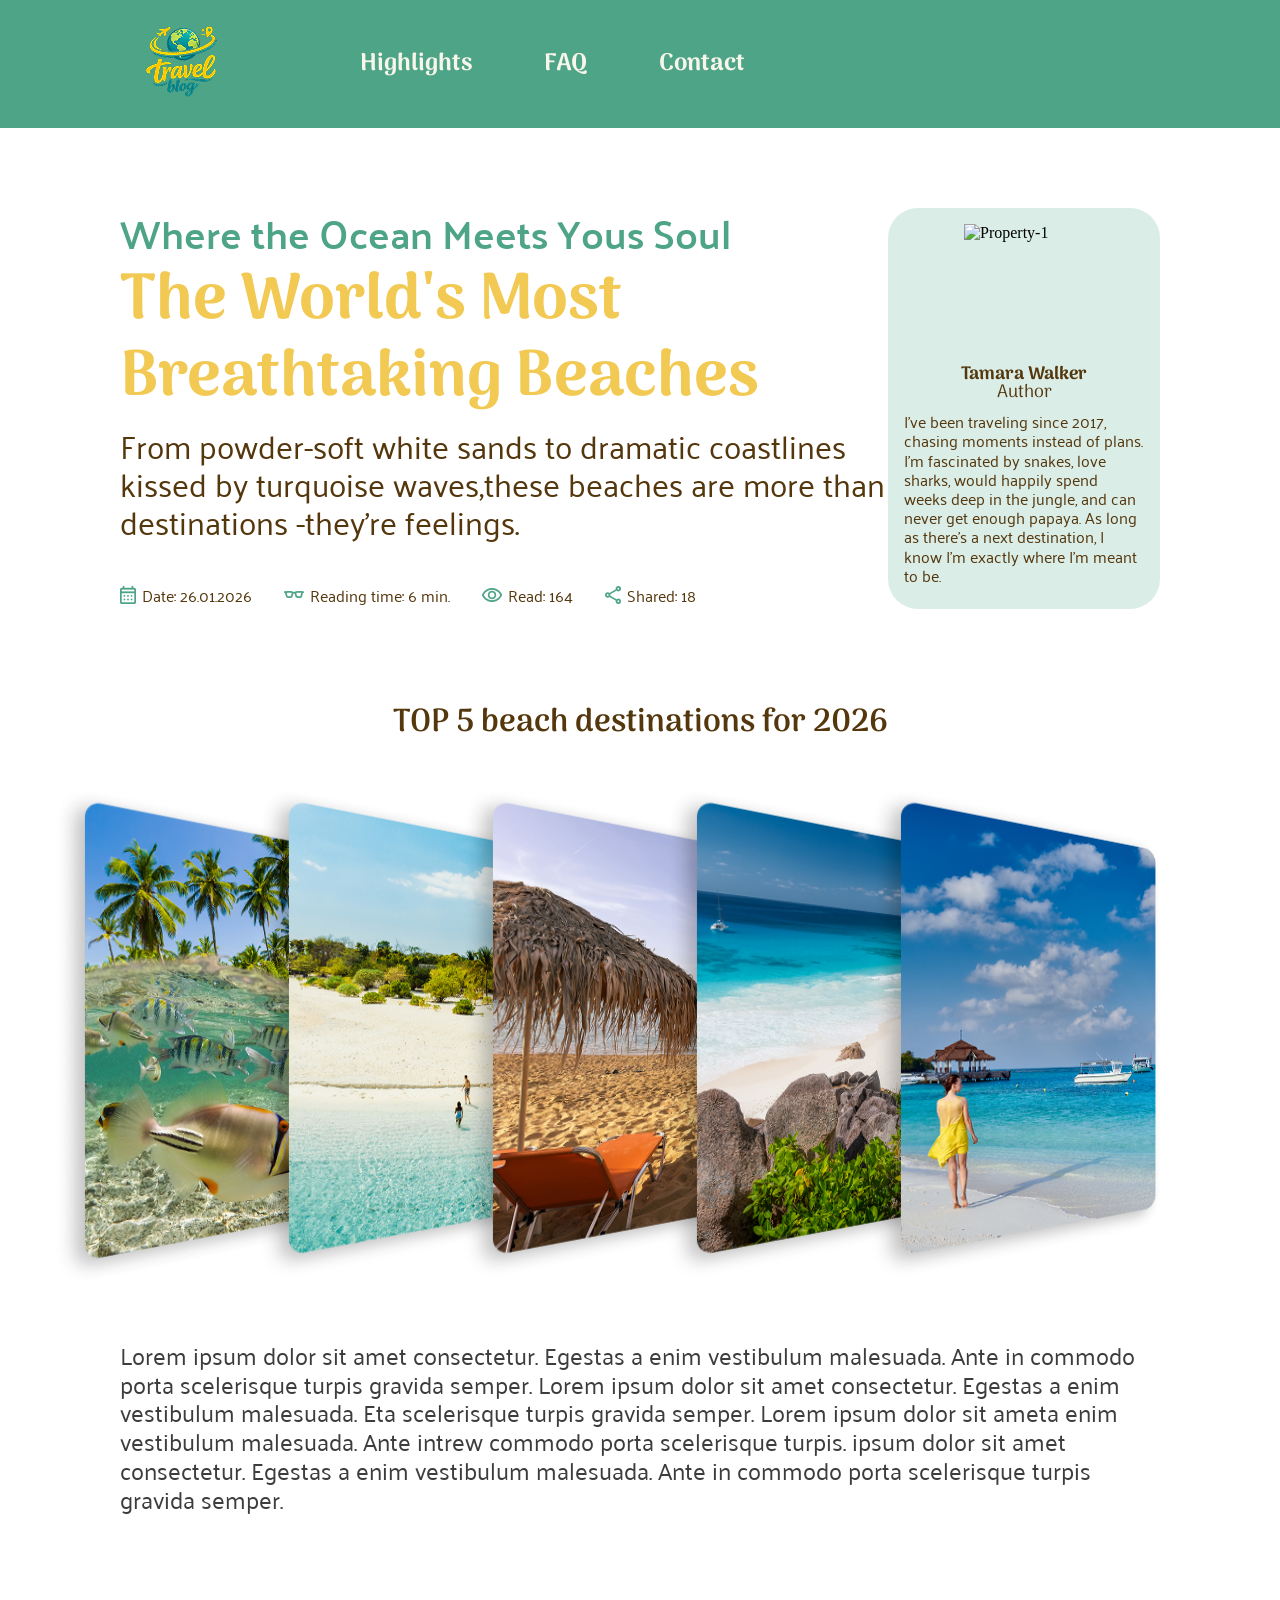
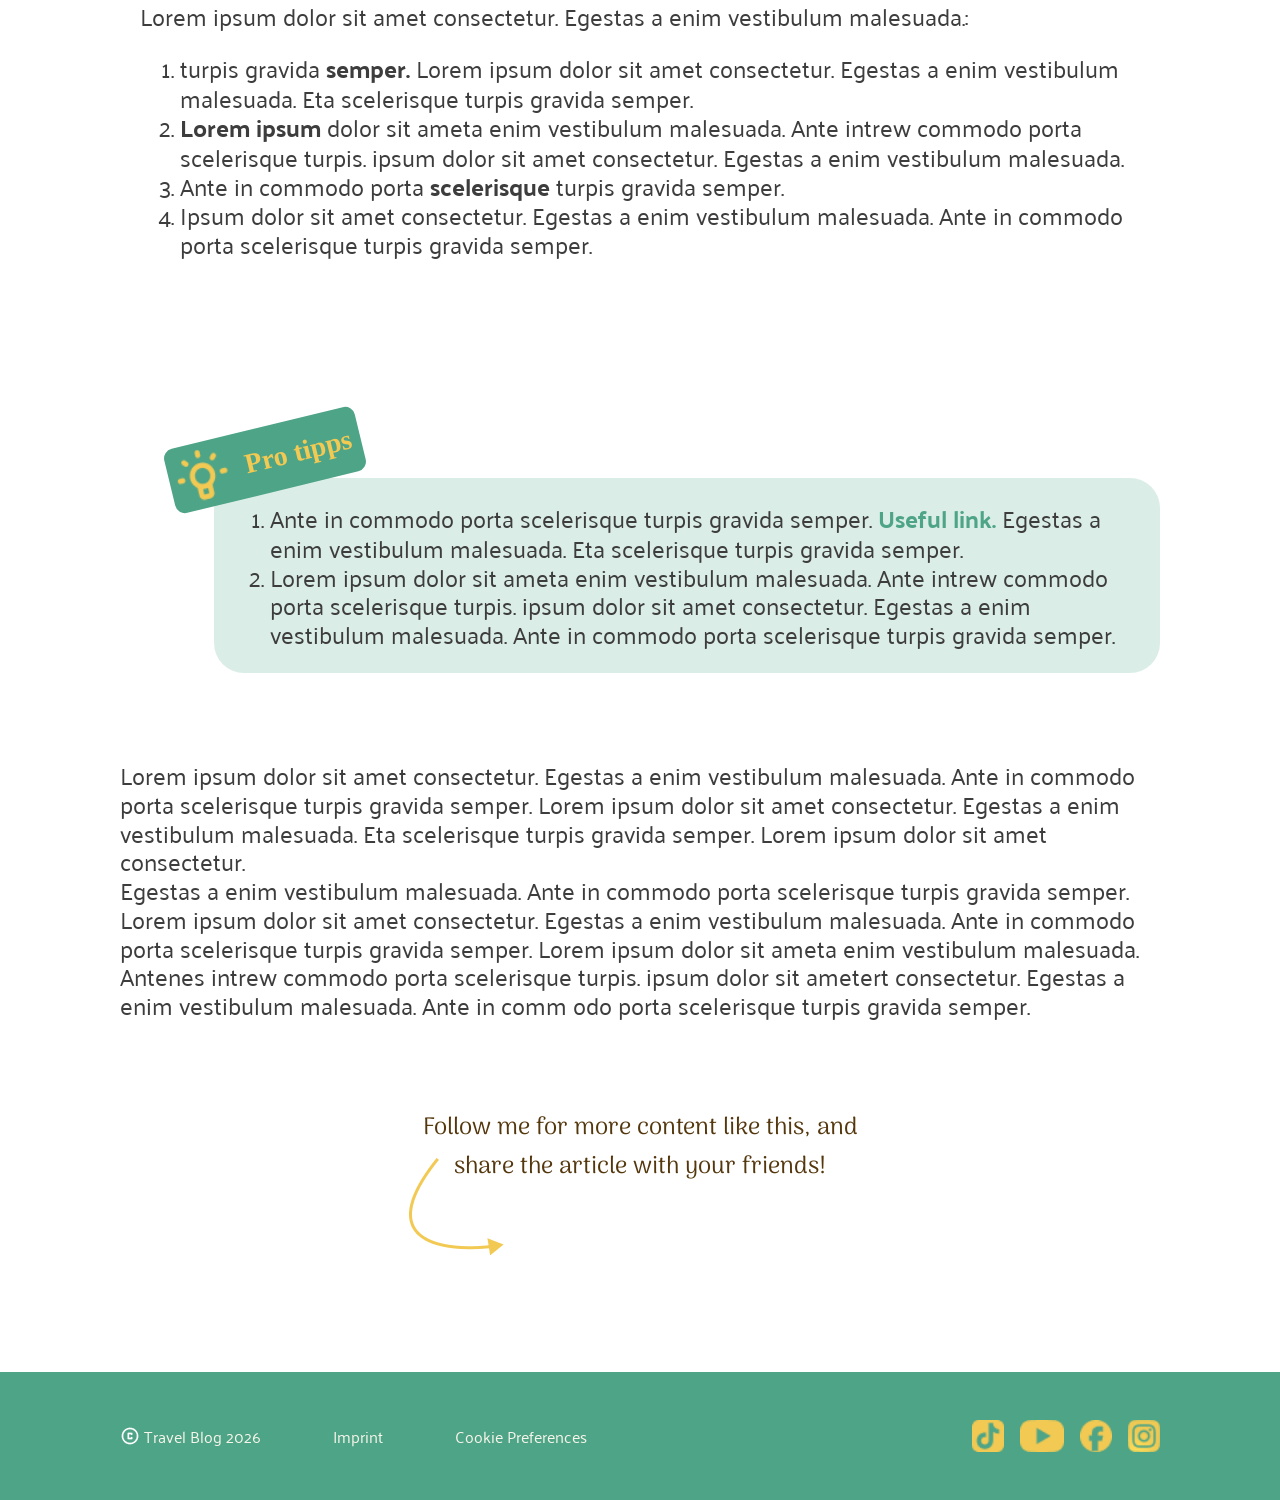
==== commit 200c76ff: "Article 01 100% Responsive" ====
--- a/article01.html
+++ b/article01.html
@@ -39,7 +39,7 @@
                         <h3>Where the Ocean Meets Yous Soul</h3>
                     </div>
                     <div>
-                        <h1>The World's Most BreathtakingBeaches</h1>
+                        <h1>The World's Most Breathtaking Beaches</h1>
                     </div>
                     <div>
                         <p>From powder-soft white sands to dramatic coastlines kissed by turquoise
@@ -80,12 +80,52 @@
             <div class="top5-text">
                 <h4>TOP 5 beach destinations for 2026</h1>
             </div>
-            <div class="slider">
+            <div id="desktop-title" class="slider">
                 <img class="slider-element" src="./assets/img/article01/card01.png" alt="element01">
                 <img class="slider-element" src="./assets/img/article01/card02.png" alt="element02">
                 <img class="slider-element" src="./assets/img/article01/card03.png" alt="element03">
                 <img class="slider-element" src="./assets/img/article01/card04.png" alt="element04">
                 <img class="slider-element" src="./assets/img/article01/card05.png" alt="element05">
+            </div>
+        </section>
+        <section id="mobile-title" class="slider-responsive-section">
+            <div class="componet">
+                <div class="carousel">
+                    <input type="radio" name="button" class="input" id="item-1" checked>
+                    <input type="radio" name="button" class="input" id="item-2">
+                    <input type="radio" name="button" class="input" id="item-3">
+                    <input type="radio" name="button" class="input" id="item-4">
+                    <input type="radio" name="button" class="input" id="item-5">
+                    <div class="items">
+                        <label for="item-1" class="item">
+                            <img src="./assets/img/article01/card01.png ">
+                        </label>
+                        <label for="item-2" class="item">
+                            <img src="./assets/img/article01/card02.png">
+                        </label>
+                        <label for="item-3" class="item">
+                            <img src="./assets/img/article01/card03.png">
+                        </label>
+                        <label for="item-4" class="item">
+                            <img src="./assets/img/article01/card04.png">
+                        </label>
+                        <label for="item-5" class="item">
+                            <img src="./assets/img/article01/card05.png">
+                        </label>
+                    </div>
+                    <div class="nav">
+                        <label for="item-1" class="dot">
+                        </label>
+                        <label for="item-2" class="dot">
+                        </label>
+                        <label for="item-3" class="dot">
+                        </label>
+                        <label for="item-4" class="dot">
+                        </label>
+                        <label for="item-5" class="dot">
+                        </label>
+                    </div>
+                </div>
             </div>
         </section>
 
@@ -175,12 +215,15 @@
         <section class="share-section">
             <div class="share-section-center">
                 <div class="share-section-center-text">
-                    <p>Follow me for more content like this, and share the article with your friends!</p>
+                    <div>
+                        <p>Follow me for more content like this, and share the article with your friends!</p>
+                    </div>
                     <div id="desktop-title" class="share-section-center-text-overlay">
                         <img src="./assets/icons/curvedline.png" alt="Curved Arrow">
                     </div>
                     <div id="mobile-title" class="share-section-center-text-overlay">
-                        <img src="./assets/icons-mobile/curvedline-mobile.png" alt="Curved Arrow">
+                        <img class="curvedimg-mobile" src="./assets/icons-mobile/curvedline-mobile.png"
+                            alt="Curved Arrow">
                     </div>
                 </div>
                 <div class="share-button">
--- a/styles/variables.css
+++ b/styles/variables.css
@@ -13,13 +13,14 @@
     --global-label-color: rgba(84, 55, 13, 1);
     --global-link-color: rgba(78, 164, 135, 1);
     --article-p-color: rgba(61, 61, 61, 1);
+    --article-p-mobile-color: rgba(84, 55, 13, 1);
     --slider-font-color: rgba(255, 255, 255, 1);
     --send-button-color: rgba(115, 115, 115, 1);
     --error-mesage-font-color: rgba(185, 16, 47, 1);
     /* Datum / Reading-Time / Read / Shared */
     --article-alternate-p-color: rgba(84, 55, 13, 1);
     --form-message-fill-font-color: rgba(78, 164, 135, 1);
-
+    --animation-font-color: rgba(84, 55, 13, 1);
 
 
     /*Background-Colors*/
@@ -28,6 +29,7 @@
     --accordions-p-bg-color: rgba(255, 255, 255, 1);
     --text-highlight-bg-color: rgba(78, 164, 135, 0.2);
     --slider-text-bg-color: rgba(255, 255, 255, 0.1);
+    --animation-circle-bg-color: rgba(78, 164, 135, 1);
 
     /*Shadows*/
     --slider-drop-shadow-color: rgba(0, 0, 0, 0.25);
@@ -54,7 +56,11 @@
     --cb-active-bg-color: rgba(78, 164, 135, 1);
     --cb-active-font-color: rgba(241, 201, 83, 1);
 
-    /*Mobile Navbar*/
+    /*Indicators*/
+    --carousel-active-indicator-bg-color: rgba(78, 164, 135, 1);
+    --carousel-inactive-indicator-bg-color: rgba(78, 164, 135, 0.3);
+
+    /*Mobile-Navbar*/
     --navbar-bg-color: rgba(241, 201, 83, 1);
 
     /*Mobile Slider Buttons*/
--- a/styles/style.css
+++ b/styles/style.css
@@ -20,7 +20,11 @@
 }
 
 main {
-  flex: 1;
+  display: flex;
+  flex-direction: column;
+  width: 100%;
+  max-width: 1440px;
+  gap: 88px;
 }
 
 h1 {
@@ -152,114 +156,335 @@
 }
 
 
-/*Main Sections*/
-
-/*Hero*/
+/* Main Sections */
+
+/* #region Hero Animation*/
+/* Hero Background at the beginning*/
 .hero {
+  position: relative;
+  width: 100%;
   height: 515px;
-  background-image: url("../assets/img/index/landing-photo.png");
-  background-position: center;
-  background-repeat: no-repeat;
-  background-size: cover;
-
-  display: flex;
-  flex-direction: column;
+  margin-top: var(--header-height);
+}
+
+.hero-overflow-area {
+  position: relative;
+  width: 100%;
+  max-width: 1440px;
+  height: 515px;
+  overflow: hidden;
+}
+
+.hero-background,
+.hero-animation-cover,
+.hero-animation-one {
+  position: absolute;
+  top: 0;
+  left: 0;
+  height: 100%;
+}
+
+.hero-animation-two {
+  position: absolute;
+  top: 0;
+  left: 0;
+  width: 647px;
+  height: 541px;
+}
+
+.hero-background,
+.hero-animation-cover {
+  object-fit: cover;
+}
+
+.hero-background {
+  z-index: 1;
+  transform: scale(1.0);
+  animation:
+    heroBackgroundScalerOne 1.15s ease-in-out forwards 3s;
+}
+
+/* Animation One */
+.hero-animation-cover {
+  z-index: 2;
+  transform: translateX(0);
+  animation: heroCoverSlideLeft 1.15s ease-in-out forwards 1.5s;
+}
+
+.hero-animation-one,
+.hero-animation-two {
+  object-fit: contain;
+  transform-origin: left top;
+}
+
+.hero-animation-one {
+  z-index: 3;
+  transform: translateX(100%);
+  opacity: 1;
+  animation:
+    heroAnimationOneIn 1.15s ease-in-out forwards 1.5s,
+    heroAnimationOneleft 1.15s ease-in-out forwards 3s,
+    heroAnimationOneFadeOut 0.7s ease-in-out forwards 15s;
+}
+
+.hero-animation-two {
+  z-index: 3;
+  transform: scale(0.7);
+  opacity: 1;
+  animation:
+    heroAnimationTwoIn 1.8s ease-in-out forwards 2.75s;
+}
+
+
+/* Content Animation */
+.hero-content {
+  position: absolute;
+  top: 130px;
+  left: 50%;
+  transform: translateX(-50%);
+  width: 345px;
+  height: 227px;
+  display: flex;
+  flex-direction: column;
+  gap: 32px;
+  z-index: 5;
+
+  animation: heroContentSlideLeft 1.15s ease-in-out forwards 1.5s;
+}
+
+.hero-content h1,
+.hero-content p {
+  opacity: 0;
+  transform: translateY(80px);
+}
+
+.hero-content h1 {
+  font-size: 3.75rem;
+  line-height: 120%;
+  color: var(--animation-font-color);
+  animation: heroh1Up 0.8s ease-out forwards 0.35s;
+}
+
+.hero-content p {
+  font-family: "Palanquin", latin;
+  font-weight: 500;
+  font-size: 1.75rem;
+  line-height: 110%;
+  color: var(--animation-font-color);
+  animation: heropUp 0.8s ease-out forwards 0.8s;
+}
+
+/* Circle Animation */
+.hero-animation-circle {
+  position: absolute;
+  width: 160px;
+  height: 160px;
+  top: 284px;
+  left: 444px;
+  z-index: 6;
+  background-color: var(--animation-circle-bg-color);
+  border-radius: 50%;
+
+  opacity: 0;
+  transform: translateY(120px);
+  animation: heroCircleUp 0.85s ease-out forwards 3.75s;
+}
+
+.hero-animation-circle-text {
+  position: absolute;
+  width: 140px;
+  height: 140px;
+  top: 10px;
+  left: 10px;
+  animation: heroCircleRotate 10s linear infinite 3.75s;
+}
+
+.hero-flag {
+  position: absolute;
+  width: 48px;
+  height: 48px;
+  left: 56px;
+  top: 56px;
+}
+
+
+/* Animation Keyframes */
+@keyframes heroh1Up {
+  from {
+    opacity: 0;
+    transform: translateY(80px);
+  }
+
+  to {
+    opacity: 1;
+    transform: translateY(0);
+  }
+}
+
+@keyframes heropUp {
+  from {
+    opacity: 0;
+    transform: translateY(0px);
+  }
+
+  to {
+    opacity: 1;
+    transform: translateY(0);
+  }
+}
+
+@keyframes heroAnimationOneIn {
+  from {
+    opacity: 1;
+    transform: translateX(100%);
+  }
+
+  to {
+    opacity: 1;
+    transform: translateX(0%);
+  }
+}
+
+@keyframes heroAnimationTwoIn {
+  from {
+    transform: scale(0.7);
+
+  }
+
+  to {
+    transform: scale(1);
+  }
+}
+
+@keyframes heroCoverSlideLeft {
+  from {
+    transform: translateX(0);
+  }
+
+  to {
+    transform: translateX(-90%);
+  }
+}
+
+@keyframes heroContentSlideLeft {
+  from {
+    left: 50%;
+    transform: translateX(-50%);
+  }
+
+  to {
+    left: 110px;
+    transform: translateX(0);
+  }
+}
+
+@keyframes heroAnimationOneleft {
+  from {
+    transform: translateX(0%);
+  }
+
+  to {
+    transform: translateX(-30%);
+  }
+}
+
+@keyframes heroAnimationOneFadeOut {
+  from {
+    opacity: 1;
+  }
+
+  to {
+    opacity: 0;
+  }
+}
+
+@keyframes heroCircleUp {
+  from {
+    opacity: 0;
+    transform: translateY(120px);
+  }
+
+  to {
+    opacity: 1;
+    transform: translateY(0);
+  }
+}
+
+@keyframes heroCircleRotate {
+  from {
+    transform: rotate(0deg);
+  }
+
+  to {
+    transform: rotate(360deg);
+  }
+}
+
+@keyframes heroBackgroundScalerOne {
+  from {
+    transform: scale(1.0);
+  }
+
+  to {
+    transform: scale(1.1);
+  }
+
+}
+
+/*Content*/
+.content {
+  display: flex;
+  flex-direction: column;
+  align-self: center;
+  margin: 0 0 100px 0px;
+  gap: 120px;
+  width: 100%;
+  max-width: 1200px;
+}
+
+/*Highlights + Slider*/
+.highlights {
+  display: flex;
+  flex-direction: column;
+  align-items: center;
   justify-content: center;
-  align-items: center;
-  width: 100%;
-  margin-top: var(--header-height);
-  z-index: -1;
-}
-
-.hero-slider {
+  gap: 88px;
+  width: 100%;
+}
+
+.highlights-top {
+  display: flex;
+  flex-direction: column;
+  align-items: center;
+  text-align: center;
+  gap: 24px;
+  max-width: 979px;
+}
+
+.section-heading {
+  display: flex;
+  flex-direction: row;
+  align-items: center;
+  gap: 8px;
+}
+
+.section-heading img {
+  width: 48px;
+  height: 48px;
+}
+
+/*Slider*/
+.slider-main {
   position: relative;
+  width: 100%;
+  max-width: 1200px;
+  height: 533px;
   display: flex;
   justify-content: center;
   align-items: flex-end;
   overflow: hidden;
 }
 
-.main-photo,
-.main-photo-cover-one,
-.main-photo-cover-two {
-  height: 515px;
-}
-
-.hero-slider-main {
-  display: block;
-  z-index: 1;
-}
-
-.hero-side-slides {
-  position: absolute;
-  display: flex;
-  width: 300%;
-  transition: all 10s ease-in-out;
-  z-index: 10;
-}
-
-.main-photo-cover {
-  display: flex;
-  width: calc(100% / 3);
-  height: 100%;
-  justify-content: flex-end;
-  text-align: center;
-}
-
-/*Content*/
-.content {
-  display: flex;
-  flex-direction: column;
-  align-items: center;
-  padding: 100px 0px;
-  gap: 120px 120px;
-  width: 100%;
-  max-width: 1200px;
-}
-
-/*Highlights + Slider*/
-.highlights {
-  display: flex;
-  flex-direction: column;
-  align-items: center;
-  justify-content: center;
-  gap: 88px;
-  width: 100%;
-}
-
-.highlights-top {
-  display: flex;
-  flex-direction: column;
-  align-items: center;
-  text-align: center;
-  gap: 24px;
-  max-width: 979px;
-}
-
-.section-heading {
-  display: flex;
-  flex-direction: row;
-  align-items: center;
-  gap: 8px;
-}
-
-.section-heading img {
-  width: 48px;
-  height: 48px;
-}
-
-/*Slider*/
-.slider-main {
-  position: relative;
-  width: 100%;
-  max-width: 1200px;
-  height: 533px;
-  display: flex;
-  justify-content: center;
-  align-items: flex-end;
-  overflow: hidden;
-}
-
 .slider-main input {
   z-index: 2;
 }
@@ -275,6 +500,8 @@
 }
 
 .slider-main-element img {
+  object-fit: cover;
+  border-top-right-radius: 100px;
   width: 100%;
   height: 533px;
 }
@@ -296,12 +523,14 @@
 }
 
 .highlights-slider-text {
+  display: flex;
+  flex-direction: column;
   position: absolute;
   top: 54px;
   left: 38px;
   width: 100%;
-  max-width: 881px;
-  height: 229px;
+  max-width: 80%;
+  max-height: 229px;
 
   color: var(--slider-font-color);
   background-color: var(--slider-text-bg-color);
@@ -326,10 +555,9 @@
   line-height: 110%;
 }
 
-.element-three h3>span {
-  display: flex;
-  flex-direction: column;
-
+.slider-main-element h3>span {
+  display: flex;
+  flex-direction: column;
 }
 
 .slider-main input[value="one"]:checked~.slider-main-wrapper {
@@ -388,8 +616,11 @@
 }
 
 .accordions {
-  display: grid;
+  display: flex;
+  flex-direction: column;
   gap: 32px;
+  width: 100%;
+  max-width: 1200px;
 }
 
 .accordions details {
@@ -412,7 +643,8 @@
 .accordions details>summary {
   display: flex;
   position: relative;
-  width: 1200px;
+  justify-content: space-between;
+  padding-right: 48px;
 
   background-color: var(--accordions-bg-color);
   border-radius: 12px;
@@ -426,18 +658,18 @@
 }
 
 .accordions summary::after {
-  content: url(../assets/icons/accordion-arrow-closed.png);
+  content: url(../assets/icons/accordion-arrow-opened.png);
 }
 
 .accordions summary::before,
 .accordions summary::after {
   position: absolute;
-  right: 32px;
+  right: 10px;
   transform: translateY(-50%);
 }
 
 .accordions summary::after {
-  transform: rotate(-180deg);
+  transform: rotate(180deg);
   transform-origin: 50% 50%;
   transition: all 1s ease-in-out;
 }
@@ -462,7 +694,7 @@
 .contact {
   display: flex;
   flex-direction: column;
-  align-items: center;
+  align-self: center;
   width: 100%;
   max-width: 1100px;
   gap: 56px;
@@ -479,6 +711,7 @@
   display: flex;
   flex-direction: column;
   align-items: center;
+  text-align: center;
 }
 
 /*contact inputs*/
@@ -490,12 +723,13 @@
   gap: 16px;
 }
 
-.contact-top-textfield {
-  width: 100%;
-}
-
-.cto-label {
+.cto-label-one {
+  width: 100%;
   max-width: 517px;
+}
+
+.cto-label-two {
+  width: 100%;
 }
 
 .contact-top-textfield label {
@@ -565,6 +799,7 @@
   justify-content: space-between;
   width: 100%;
   max-width: 1100px;
+  gap: 32px;
 }
 
 
@@ -573,7 +808,7 @@
   display: flex;
   flex-direction: column;
   align-items: center;
-  gap: 32px;
+  gap: 40px;
 }
 
 .cib-checkbox label {
@@ -589,6 +824,7 @@
   font-family: 'Palanquin', regular;
   font-weight: 400;
   line-height: 120%;
+  letter-spacing: -3%;
   font-size: 15px;
   text-decoration: none;
   color: var(--global-link-color);
@@ -596,10 +832,14 @@
 
 .cib-checkbox {
   display: flex;
+  flex-direction: column;
   position: relative;
+  height: 49px;
+  gap: 8px;
 }
 
 .checkbox-container {
+  display: flex;
   padding-left: 32px;
   -webkit-user-select: none;
   -moz-user-select: none;
@@ -658,11 +898,25 @@
   transform: rotate(45deg);
 }
 
-.checkbox-submit {
+.checkbox-error {
+  display: none;
+}
+
+.cib-checkbox:has(.checkbox-privacy:invalid) .checkbox-error {
+  display: block;
+}
+
+.cib-checkbox:has(.checkbox-privacy:valid) .checkbox-error {
+  display: none;
+}
+
+.checkbox-error p {
+  font-size: 0.875rem;
   color: var(--error-mesage-font-color);
 }
 
-.submit-button {
+
+.send-button {
   background-color: inherit;
   width: 139px;
   border-radius: 40px;
@@ -766,7 +1020,33 @@
     gap: 36px;
   }
 
-
+  /*content*/
+  .content {
+    padding: 0 40px;
+  }
+
+  /*highlights*/
+  .highlights-slider-text {
+    top: 60px;
+    left: 14px;
+    padding: 16px;
+    max-width: 90%;
+  }
+
+  .highlights-slider-text h3 {
+    font-size: 2.55rem;
+  }
+
+  .highlights-slider-text p {
+    font-size: 1.5rem;
+  }
+
+
+  /*Contact*/
+  .contact-top-one,
+  .contact-top-two {
+    padding: 0 45px;
+  }
 
   /*footer*/
   .footer {
@@ -797,10 +1077,53 @@
     gap: 18px;
   }
 
-
-
-
-
+  /*content*/
+  .content {
+    padding: 0 40px;
+    gap: 100px;
+  }
+
+  /*highlights*/
+  .slider-main-element img {
+    object-position: 40% center;
+  }
+
+  .highlights-slider-text {
+    top: 40px;
+    left: 14px;
+    padding: 16px;
+    max-width: 80%;
+  }
+
+  .highlights-slider-text h3 {
+    font-size: 2rem;
+  }
+
+  .highlights-slider-text p {
+    font-size: 1.25rem;
+
+    display: -webkit-box;
+    -webkit-box-orient: vertical;
+    -webkit-line-clamp: 3;
+    line-clamp: 3;
+    overflow: hidden;
+  }
+
+  /*Contact*/
+  .contact-top-one,
+  .contact-top-two {
+    justify-content: center;
+    flex-wrap: wrap;
+    padding: 0 45px;
+  }
+
+  .cto-label-one {
+    max-width: 100%;
+  }
+
+  .checkbox-container {
+    flex-wrap: wrap;
+  }
 
   /*footer*/
   .footer {
@@ -824,7 +1147,9 @@
 }
 
 @media screen and (max-width: 480px) {
-
+  h2 {
+    font-size: 2.5rem;
+  }
 
   /*header*/
   .header-navbar {
@@ -838,9 +1163,79 @@
     display: none;
   }
 
-
-
-
+  /*content*/
+  .content {
+    padding: 0 20px;
+    gap: 80px;
+  }
+
+  /*highlights*/
+  .highlights {
+    gap: 32px;
+  }
+
+  .highlights-top h5 {
+    display: none;
+  }
+
+  .slider-main-element img {
+    object-position: 40% center;
+  }
+
+  .highlights-slider-text {
+    top: 93px;
+    left: 14px;
+    padding: 16px;
+    max-width: 90%;
+  }
+
+  .highlights-slider-text h3 {
+    font-size: 1.75rem;
+  }
+
+  .highlights-slider-text p {
+    font-size: 1.25rem;
+
+    display: -webkit-box;
+    -webkit-box-orient: vertical;
+    -webkit-line-clamp: 3;
+    line-clamp: 3;
+    overflow: hidden;
+  }
+
+  /*FAQ*/
+  .faq {
+    gap: 32px;
+  }
+
+  .accordions details>summary {
+    font-size: 1rem;
+    line-height: 120%;
+    padding-right: 36px;
+  }
+
+  /*Contact*/
+  .contact {
+    gap: 0;
+  }
+
+  .contact-head {
+    gap: 32px;
+  }
+
+  .contact-head h5 span {
+    display: none;
+  }
+
+  .contact-top-one,
+  .contact-top-two {
+    justify-content: center;
+    flex-wrap: wrap;
+  }
+
+  .checkbox-container {
+    flex-wrap: wrap;
+  }
 
 
   /*footer*/
--- a/styles/article01.css
+++ b/styles/article01.css
@@ -151,6 +151,11 @@
     transform: perspective(300px) rotateY(-16deg) translateX(20px);
 }
 
+.slider-button {
+    display: flex;
+    justify-content: center;
+}
+
 
 /*text-section*/
 
@@ -355,7 +360,21 @@
 }
 
 
+
+
+
+
+
 @media screen and (min-width: 769px) and (max-width: 1279px) {
+
+    #mobile-title {
+        display: flex;
+    }
+
+    #desktop-title {
+        display: none;
+    }
+
 
     .headline-section {
         flex-wrap: wrap;
@@ -377,19 +396,310 @@
         height: 345px;
     }
 
-    .slider-element {
+    .top5-text {
+        margin: 0;
+    }
+
+    /*Slider Responsive*/
+
+    .slider-responsive-section {
+        position: relative;
+        width: 1200px;
+        max-width: 100%;
+        height: 400px;
+        padding: 20px;
+        margin: 0 auto;
+        box-sizing: border-box;
+    }
+
+    .componet {
+        position: absolute;
+        top: 50%;
+        left: 50%;
+        transform: translateX(-50%) translateY(-50%) scale(110%);
+        width: 100%;
+        box-sizing: border-box;
+        overflow: hidden;
+    }
+
+    .input.input {
+        display: none;
+    }
+
+    .items {
+        position: relative;
+        display: flex;
+        justify-content: center;
+        align-items: center;
         width: 200px;
-        transform: perspective(200px) rotateY(16deg) translateX(0);
-
-    }
-
-    .slider-element:hover {
-        transform: perspective(200px) rotateY(0deg) translateX(0);
-        margin: 0px 25px;
-    }
-
-    .slider-element:hover~.slider-element {
-        transform: perspective(200px) rotateY(-16deg) translateX(10px);
+        height: 293px;
+        aspect-ratio: 16/9;
+        margin: 0 auto;
+        perspective: 800px;
+    }
+
+    .item {
+        position: absolute;
+        top: 0;
+        width: 200px;
+        height: 293px;
+        border-radius: 16px;
+        box-sizing: border-box;
+        text-align: center;
+        user-select: none;
+        overflow: hidden;
+        transition: transform .7s;
+    }
+
+    label img {
+        height: 100%;
+        width: 100%;
+    }
+
+    .nav {
+        display: flex;
+        justify-content: center;
+        padding-top: 40px;
+    }
+
+    .dot {
+        width: 13px;
+        height: 13px;
+        margin-right: 8px;
+        border-radius: 50%;
+        cursor: pointer;
+    }
+
+    /*Item-1*/
+
+    #item-1:checked~.nav label[for="item-1"] {
+        background: var(--carousel-active-button-color);
+        width: 44px;
+        height: 22px;
+        border-radius: 50px;
+        cursor: default;
+    }
+
+    #item-1:checked~.nav label[for="item-2"],
+    #item-1:checked~.nav label[for="item-3"],
+    #item-1:checked~.nav label[for="item-4"],
+    #item-1:checked~.nav label[for="item-5"] {
+        background: var(--carousel-inactive-button-color);
+        width: 22px;
+        height: 22px;
+        border-radius: 50px;
+        cursor: pointer;
+    }
+
+    #item-1:checked~.items label[for="item-1"] {
+        z-index: 3;
+        cursor: default;
+    }
+
+    #item-1:checked~.items label[for="item-2"] {
+        transform: translate3d(200px, 0, -100px) rotateY(20deg);
+        z-index: 2;
+    }
+
+    #item-1:checked~.items label[for="item-3"] {
+        transform: translate3d(370px, 0, -200px) rotateY(40deg);
+        z-index: 1;
+    }
+
+    #item-1:checked~.items label[for="item-4"] {
+        transform: translate3d(-370px, 0, -200px) rotateY(-40deg);
+        z-index: 1;
+    }
+
+    #item-1:checked~.items label[for="item-5"] {
+        transform: translate3d(-200px, 0, -100px) rotateY(-20deg);
+        z-index: 2;
+    }
+
+    /*Item-2*/
+
+    #item-2:checked~.nav label[for="item-2"] {
+        background: var(--carousel-active-button-color);
+        width: 44px;
+        height: 22px;
+        border-radius: 50px;
+        cursor: default;
+    }
+
+    #item-2:checked~.nav label[for="item-1"],
+    #item-2:checked~.nav label[for="item-3"],
+    #item-2:checked~.nav label[for="item-4"],
+    #item-2:checked~.nav label[for="item-5"] {
+        background: var(--carousel-inactive-button-color);
+        width: 22px;
+        height: 22px;
+        border-radius: 50px;
+        cursor: pointer;
+    }
+
+    #item-2:checked~.items label[for="item-2"] {
+        z-index: 3;
+        cursor: default;
+    }
+
+    #item-2:checked~.items label[for="item-3"] {
+        transform: translate3d(200px, 0, -100px) rotateY(20deg);
+        z-index: 2;
+    }
+
+    #item-2:checked~.items label[for="item-4"] {
+        transform: translate3d(370px, 0, -200px) rotateY(40deg);
+        z-index: 1;
+    }
+
+    #item-2:checked~.items label[for="item-5"] {
+        transform: translate3d(-370px, 0, -200px) rotateY(-40deg);
+        z-index: 1;
+    }
+
+    #item-2:checked~.items label[for="item-1"] {
+        transform: translate3d(-200px, 0, -100px) rotateY(-20deg);
+        z-index: 2;
+    }
+
+    /*Item-3*/
+
+    #item-3:checked~.nav label[for="item-3"] {
+        background: var(--carousel-active-button-color);
+        width: 44px;
+        height: 22px;
+        border-radius: 50px;
+        cursor: default;
+    }
+
+    #item-3:checked~.nav label[for="item-1"],
+    #item-3:checked~.nav label[for="item-2"],
+    #item-3:checked~.nav label[for="item-4"],
+    #item-3:checked~.nav label[for="item-5"] {
+        background: var(--carousel-inactive-button-color);
+        width: 22px;
+        height: 22px;
+        border-radius: 50px;
+        cursor: pointer;
+    }
+
+    #item-3:checked~.items label[for="item-3"] {
+        z-index: 3;
+        cursor: default;
+    }
+
+    #item-3:checked~.items label[for="item-4"] {
+        transform: translate3d(200px, 0, -100px) rotateY(20deg);
+        z-index: 2;
+    }
+
+    #item-3:checked~.items label[for="item-5"] {
+        transform: translate3d(370px, 0, -200px) rotateY(40deg);
+        z-index: 1;
+    }
+
+    #item-3:checked~.items label[for="item-1"] {
+        transform: translate3d(-370px, 0, -200px) rotateY(-40deg);
+        z-index: 1;
+    }
+
+    #item-3:checked~.items label[for="item-2"] {
+        transform: translate3d(-200px, 0, -100px) rotateY(-20deg);
+        z-index: 2;
+        3
+    }
+
+
+    /*Item-4*/
+
+    #item-4:checked~.nav label[for="item-4"] {
+        background: var(--carousel-active-button-color);
+        width: 44px;
+        height: 22px;
+        border-radius: 50px;
+        cursor: default;
+    }
+
+    #item-4:checked~.nav label[for="item-1"],
+    #item-4:checked~.nav label[for="item-2"],
+    #item-4:checked~.nav label[for="item-3"],
+    #item-4:checked~.nav label[for="item-5"] {
+        background: var(--carousel-inactive-button-color);
+        width: 22px;
+        height: 22px;
+        border-radius: 50px;
+        cursor: pointer;
+    }
+
+    #item-4:checked~.items label[for="item-4"] {
+        z-index: 3;
+        cursor: default;
+    }
+
+    #item-4:checked~.items label[for="item-5"] {
+        transform: translate3d(200px, 0, -100px) rotateY(20deg);
+        z-index: 2;
+    }
+
+    #item-4:checked~.items label[for="item-1"] {
+        transform: translate3d(370px, 0, -200px) rotateY(40deg);
+        z-index: 1;
+    }
+
+    #item-4:checked~.items label[for="item-2"] {
+        transform: translate3d(-370px, 0, -200px) rotateY(-40deg);
+        z-index: 1;
+    }
+
+    #item-4:checked~.items label[for="item-3"] {
+        transform: translate3d(-200px, 0, -100px) rotateY(-20deg);
+        z-index: 2;
+    }
+
+    /*Item-5*/
+
+    #item-5:checked~.nav label[for="item-5"] {
+        background: var(--carousel-active-button-color);
+        width: 44px;
+        height: 22px;
+        border-radius: 50px;
+        cursor: default;
+    }
+
+    #item-5:checked~.nav label[for="item-1"],
+    #item-5:checked~.nav label[for="item-2"],
+    #item-5:checked~.nav label[for="item-3"],
+    #item-5:checked~.nav label[for="item-4"] {
+        background: var(--carousel-inactive-button-color);
+        width: 22px;
+        height: 22px;
+        border-radius: 50px;
+        cursor: pointer;
+    }
+
+    #item-5:checked~.items label[for="item-5"] {
+        z-index: 3;
+        cursor: default;
+    }
+
+    #item-5:checked~.items label[for="item-1"] {
+        transform: translate3d(200px, 0, -100px) rotateY(20deg);
+        z-index: 2;
+    }
+
+    #item-5:checked~.items label[for="item-2"] {
+        transform: translate3d(370px, 0, -200px) rotateY(40deg);
+        z-index: 1;
+    }
+
+    #item-5:checked~.items label[for="item-3"] {
+        transform: translate3d(-370px, 0, -200px) rotateY(-40deg);
+        z-index: 1;
+    }
+
+    #item-5:checked~.items label[for="item-4"] {
+        transform: translate3d(-200px, 0, -100px) rotateY(-20deg);
+        z-index: 2;
     }
 
     .protipps-section {
@@ -398,8 +708,7 @@
 }
 
 
-@media screen and (min-width: 480px) and (max-width: 768px) {
-
+@media screen and (min-width: 481px) and (max-width: 768px) {
 
     .headline-section {
         flex-wrap: wrap;
@@ -422,41 +731,733 @@
 
     }
 
+    .shared-line {
+        flex-wrap: wrap;
+        gap: 16px;
+        line-height: 16px;
+    }
+
     .card-women-center {
-        display: flex;
         justify-content: center;
     }
 
 
     .card-women {
-        display: flex;
         justify-content: center;
         width: 328px;
         height: 345px;
     }
 
+    .top5-text h4 {
+        font-size: 20px;
+        text-align: center;
+    }
+
     .top5-text {
+        margin: 0;
+    }
+
+    .loremtext {
+        font-size: 16px;
+    }
+
+    .share-section-center-text p {
+        font-size: 18px;
+    }
+
+    #mobile-title {
+        display: block;
+    }
+
+    #desktop-title {
+        display: none;
+    }
+
+    /*Slider Responsive*/
+
+    .slider-responsive-section {
+        position: relative;
+        width: 1200px;
+        max-width: 100%;
+        height: 400px;
+        padding: 20px;
+        margin: 0 auto;
+        box-sizing: border-box;
+    }
+
+    .componet {
+        position: absolute;
+        top: 50%;
+        left: 50%;
+        transform: translateX(-50%) translateY(-50%) scale(110%);
+        width: 100%;
+        box-sizing: border-box;
+        overflow: hidden;
+    }
+
+    .input.input {
+        display: none;
+    }
+
+    .items {
+        position: relative;
         display: flex;
         justify-content: center;
-        margin-bottom: 64px;
-    }
-
-    .slider-element {
+        align-items: center;
         width: 200px;
-        transform: perspective(200px) rotateY(16deg) translateX(0);
-
-    }
-
-    .slider-element:hover {
-        transform: perspective(200px) rotateY(0deg) translateX(0);
-        margin: 0px 25px;
-    }
-
-    .slider-element:hover~.slider-element {
-        transform: perspective(200px) rotateY(-16deg) translateX(10px);
+        height: 293px;
+        aspect-ratio: 16/9;
+        margin: 0 auto;
+        perspective: 800px;
+    }
+
+    .item {
+        position: absolute;
+        top: 0;
+        width: 200px;
+        height: 293px;
+        border-radius: 16px;
+        box-sizing: border-box;
+        text-align: center;
+        user-select: none;
+        overflow: hidden;
+        transition: transform .7s;
+    }
+
+    label img {
+        height: 100%;
+        width: 100%;
+    }
+
+    .nav {
+        display: flex;
+        justify-content: center;
+        padding-top: 40px;
+    }
+
+    .dot {
+        width: 13px;
+        height: 13px;
+        margin-right: 8px;
+        border-radius: 50%;
+        background: #444;
+        cursor: pointer;
+    }
+
+    /*Item-1*/
+
+    #item-1:checked~.nav label[for="item-1"] {
+        background: var(--carousel-active-button-color);
+        width: 44px;
+        height: 22px;
+        border-radius: 50px;
+        cursor: default;
+    }
+
+    #item-1:checked~.nav label[for="item-2"],
+    #item-1:checked~.nav label[for="item-3"],
+    #item-1:checked~.nav label[for="item-4"],
+    #item-1:checked~.nav label[for="item-5"] {
+        background: var(--carousel-inactive-button-color);
+        width: 22px;
+        height: 22px;
+        border-radius: 50px;
+        cursor: pointer;
+    }
+
+    #item-1:checked~.items label[for="item-1"] {
+        z-index: 3;
+        cursor: default;
+    }
+
+    #item-1:checked~.items label[for="item-2"] {
+        transform: translate3d(200px, 0, -100px) rotateY(20deg);
+        z-index: 2;
+    }
+
+    #item-1:checked~.items label[for="item-3"] {
+        transform: translate3d(370px, 0, -200px) rotateY(40deg);
+        z-index: 1;
+    }
+
+    #item-1:checked~.items label[for="item-4"] {
+        transform: translate3d(-370px, 0, -200px) rotateY(-40deg);
+        z-index: 1;
+    }
+
+    #item-1:checked~.items label[for="item-5"] {
+        transform: translate3d(-200px, 0, -100px) rotateY(-20deg);
+        z-index: 2;
+    }
+
+    /*Item-2*/
+
+    #item-2:checked~.nav label[for="item-2"] {
+        background: var(--carousel-active-button-color);
+        width: 44px;
+        height: 22px;
+        border-radius: 50px;
+        cursor: default;
+    }
+
+    #item-2:checked~.nav label[for="item-1"],
+    #item-2:checked~.nav label[for="item-3"],
+    #item-2:checked~.nav label[for="item-4"],
+    #item-2:checked~.nav label[for="item-5"] {
+        background: var(--carousel-inactive-button-color);
+        width: 22px;
+        height: 22px;
+        border-radius: 50px;
+        cursor: pointer;
+    }
+
+    #item-2:checked~.items label[for="item-2"] {
+        z-index: 3;
+        cursor: default;
+    }
+
+    #item-2:checked~.items label[for="item-3"] {
+        transform: translate3d(200px, 0, -100px) rotateY(20deg);
+        z-index: 2;
+    }
+
+    #item-2:checked~.items label[for="item-4"] {
+        transform: translate3d(370px, 0, -200px) rotateY(40deg);
+        z-index: 1;
+    }
+
+    #item-2:checked~.items label[for="item-5"] {
+        transform: translate3d(-370px, 0, -200px) rotateY(-40deg);
+        z-index: 1;
+    }
+
+    #item-2:checked~.items label[for="item-1"] {
+        transform: translate3d(-200px, 0, -100px) rotateY(-20deg);
+        z-index: 2;
+    }
+
+    /*Item-3*/
+
+    #item-3:checked~.nav label[for="item-3"] {
+        background: var(--carousel-active-button-color);
+        width: 44px;
+        height: 22px;
+        border-radius: 50px;
+        cursor: default;
+    }
+
+    #item-3:checked~.nav label[for="item-1"],
+    #item-3:checked~.nav label[for="item-2"],
+    #item-3:checked~.nav label[for="item-4"],
+    #item-3:checked~.nav label[for="item-5"] {
+        background: var(--carousel-inactive-button-color);
+        width: 22px;
+        height: 22px;
+        border-radius: 50px;
+        cursor: pointer;
+    }
+
+    #item-3:checked~.items label[for="item-3"] {
+        z-index: 3;
+        cursor: default;
+    }
+
+    #item-3:checked~.items label[for="item-4"] {
+        transform: translate3d(200px, 0, -100px) rotateY(20deg);
+        z-index: 2;
+    }
+
+    #item-3:checked~.items label[for="item-5"] {
+        transform: translate3d(370px, 0, -200px) rotateY(40deg);
+        z-index: 1;
+    }
+
+    #item-3:checked~.items label[for="item-1"] {
+        transform: translate3d(-370px, 0, -200px) rotateY(-40deg);
+        z-index: 1;
+    }
+
+    #item-3:checked~.items label[for="item-2"] {
+        transform: translate3d(-200px, 0, -100px) rotateY(-20deg);
+        z-index: 2;
+        3
+    }
+
+
+    /*Item-4*/
+
+    #item-4:checked~.nav label[for="item-4"] {
+        background: var(--carousel-active-button-color);
+        width: 44px;
+        height: 22px;
+        border-radius: 50px;
+        cursor: default;
+    }
+
+    #item-4:checked~.nav label[for="item-1"],
+    #item-4:checked~.nav label[for="item-2"],
+    #item-4:checked~.nav label[for="item-3"],
+    #item-4:checked~.nav label[for="item-5"] {
+        background: var(--carousel-inactive-button-color);
+        width: 22px;
+        height: 22px;
+        border-radius: 50px;
+        cursor: pointer;
+    }
+
+    #item-4:checked~.items label[for="item-4"] {
+        z-index: 3;
+        cursor: default;
+    }
+
+    #item-4:checked~.items label[for="item-5"] {
+        transform: translate3d(200px, 0, -100px) rotateY(20deg);
+        z-index: 2;
+    }
+
+    #item-4:checked~.items label[for="item-1"] {
+        transform: translate3d(370px, 0, -200px) rotateY(40deg);
+        z-index: 1;
+    }
+
+    #item-4:checked~.items label[for="item-2"] {
+        transform: translate3d(-370px, 0, -200px) rotateY(-40deg);
+        z-index: 1;
+    }
+
+    #item-4:checked~.items label[for="item-3"] {
+        transform: translate3d(-200px, 0, -100px) rotateY(-20deg);
+        z-index: 2;
+    }
+
+    /*Item-5*/
+
+    #item-5:checked~.nav label[for="item-5"] {
+        background: var(--carousel-active-button-color);
+        width: 44px;
+        height: 22px;
+        border-radius: 50px;
+        cursor: default;
+    }
+
+    #item-5:checked~.nav label[for="item-1"],
+    #item-5:checked~.nav label[for="item-2"],
+    #item-5:checked~.nav label[for="item-3"],
+    #item-5:checked~.nav label[for="item-4"] {
+        background: var(--carousel-inactive-button-color);
+        width: 22px;
+        height: 22px;
+        border-radius: 50px;
+        cursor: pointer;
+    }
+
+    #item-5:checked~.items label[for="item-5"] {
+        z-index: 3;
+        cursor: default;
+    }
+
+    #item-5:checked~.items label[for="item-1"] {
+        transform: translate3d(200px, 0, -100px) rotateY(20deg);
+        z-index: 2;
+    }
+
+    #item-5:checked~.items label[for="item-2"] {
+        transform: translate3d(370px, 0, -200px) rotateY(40deg);
+        z-index: 1;
+    }
+
+    #item-5:checked~.items label[for="item-3"] {
+        transform: translate3d(-370px, 0, -200px) rotateY(-40deg);
+        z-index: 1;
+    }
+
+    #item-5:checked~.items label[for="item-4"] {
+        transform: translate3d(-200px, 0, -100px) rotateY(-20deg);
+        z-index: 2;
     }
 
     .protipps-section {
         padding: 0;
     }
+
+}
+
+
+@media screen and (max-width: 480px) {
+
+    main {
+        padding: 140px 15px 0px 15px;
+    }
+
+    .headline-section {
+        flex-wrap: wrap;
+        display: flex;
+        justify-content: center;
+        gap: 24px;
+    }
+
+    .headline-section-text h3 {
+        font-size: 20px;
+    }
+
+    .headline-section-text h1 {
+        font-size: 40px;
+    }
+
+    .headline-section-text p {
+        font-size: 18px;
+
+    }
+
+    .shared-line {
+        flex-wrap: wrap;
+        gap: 16px;
+        line-height: 16px;
+    }
+
+    .card-women-center {
+        justify-content: center;
+    }
+
+
+    .card-women {
+        justify-content: center;
+        width: 328px;
+        height: 345px;
+    }
+
+    .top5-text h4 {
+        font-size: 20px;
+        display: flex;
+        justify-content: center;
+    }
+
+    .top5-text {
+        margin: 0;
+    }
+
+    /*Slider Responsive*/
+
+    .slider-responsive-section {
+        position: relative;
+        width: 1200px;
+        max-width: 100%;
+        height: 400px;
+        padding: 20px;
+        margin: 0 auto;
+        box-sizing: border-box;
+    }
+
+    .componet {
+        position: absolute;
+        top: 50%;
+        left: 50%;
+        transform: translateX(-50%) translateY(-50%) scale(110%);
+        width: 100%;
+        box-sizing: border-box;
+        overflow: hidden;
+    }
+
+    .input.input {
+        display: none;
+    }
+
+    .items {
+        position: relative;
+        display: flex;
+        justify-content: center;
+        align-items: center;
+        width: 200px;
+        height: 293px;
+        aspect-ratio: 16/9;
+        margin: 0 auto;
+        perspective: 800px;
+    }
+
+    .item {
+        position: absolute;
+        top: 0;
+        width: 200px;
+        height: 293px;
+        border-radius: 16px;
+        box-sizing: border-box;
+        text-align: center;
+        user-select: none;
+        overflow: hidden;
+        transition: transform .7s;
+    }
+
+    label img {
+        height: 100%;
+        width: 100%;
+    }
+
+    .nav {
+        display: flex;
+        justify-content: center;
+        padding-top: 40px;
+    }
+
+    .dot {
+        width: 13px;
+        height: 13px;
+        margin-right: 8px;
+        border-radius: 50%;
+        cursor: pointer;
+    }
+
+    /*Item-1*/
+
+    #item-1:checked~.nav label[for="item-1"] {
+        background: var(--carousel-active-button-color);
+        width: 44px;
+        height: 22px;
+        border-radius: 50px;
+        cursor: default;
+    }
+
+    #item-1:checked~.nav label[for="item-2"],
+    #item-1:checked~.nav label[for="item-3"],
+    #item-1:checked~.nav label[for="item-4"],
+    #item-1:checked~.nav label[for="item-5"] {
+        background: var(--carousel-inactive-button-color);
+        width: 22px;
+        height: 22px;
+        border-radius: 50px;
+        cursor: pointer;
+    }
+
+    #item-1:checked~.items label[for="item-1"] {
+        z-index: 3;
+        cursor: default;
+    }
+
+    #item-1:checked~.items label[for="item-2"] {
+        transform: translate3d(200px, 0, -100px) rotateY(-20deg);
+        z-index: 2;
+    }
+
+    #item-1:checked~.items label[for="item-3"] {
+        transform: translate3d(370px, 0, -200px) rotateY(-40deg);
+        z-index: 1;
+    }
+
+    #item-1:checked~.items label[for="item-4"] {
+        transform: translate3d(-370px, 0, -200px) rotateY(40deg);
+        z-index: 1;
+    }
+
+    #item-1:checked~.items label[for="item-5"] {
+        transform: translate3d(-200px, 0, -100px) rotateY(20deg);
+        z-index: 2;
+        display: none;
+    }
+
+    /*Item-2*/
+
+    #item-2:checked~.nav label[for="item-2"] {
+        background: var(--carousel-active-button-color);
+        width: 44px;
+        height: 22px;
+        border-radius: 50px;
+        cursor: default;
+    }
+
+    #item-2:checked~.nav label[for="item-1"],
+    #item-2:checked~.nav label[for="item-3"],
+    #item-2:checked~.nav label[for="item-4"],
+    #item-2:checked~.nav label[for="item-5"] {
+        background: var(--carousel-inactive-button-color);
+        width: 22px;
+        height: 22px;
+        border-radius: 50px;
+        cursor: pointer;
+    }
+
+    #item-2:checked~.items label[for="item-2"] {
+        z-index: 3;
+        cursor: default;
+    }
+
+    #item-2:checked~.items label[for="item-3"] {
+        transform: translate3d(200px, 0, -100px) rotateY(-20deg);
+        z-index: 2;
+    }
+
+    #item-2:checked~.items label[for="item-4"] {
+        transform: translate3d(370px, 0, -200px) rotateY(-40deg);
+        z-index: 1;
+    }
+
+    #item-2:checked~.items label[for="item-5"] {
+        transform: translate3d(-370px, 0, -200px) rotateY(40deg);
+        z-index: 1;
+    }
+
+    #item-2:checked~.items label[for="item-1"] {
+        transform: translate3d(-200px, 0, -100px) rotateY(20deg);
+        z-index: 2;
+    }
+
+    /*Item-3*/
+
+    #item-3:checked~.nav label[for="item-3"] {
+        background: var(--carousel-active-button-color);
+        width: 44px;
+        height: 22px;
+        border-radius: 50px;
+        cursor: default;
+    }
+
+    #item-3:checked~.nav label[for="item-1"],
+    #item-3:checked~.nav label[for="item-2"],
+    #item-3:checked~.nav label[for="item-4"],
+    #item-3:checked~.nav label[for="item-5"] {
+        background: var(--carousel-inactive-button-color);
+        width: 22px;
+        height: 22px;
+        border-radius: 50px;
+        cursor: pointer;
+    }
+
+    #item-3:checked~.items label[for="item-3"] {
+        z-index: 3;
+        cursor: default;
+    }
+
+    #item-3:checked~.items label[for="item-4"] {
+        transform: translate3d(200px, 0, -100px) rotateY(-20deg);
+        z-index: 2;
+    }
+
+    #item-3:checked~.items label[for="item-5"] {
+        transform: translate3d(370px, 0, -200px) rotateY(-40deg);
+        z-index: 1;
+    }
+
+    #item-3:checked~.items label[for="item-1"] {
+        transform: translate3d(-370px, 0, -200px) rotateY(40deg);
+        z-index: 1;
+    }
+
+    #item-3:checked~.items label[for="item-2"] {
+        transform: translate3d(-200px, 0, -100px) rotateY(-20deg);
+        z-index: 2;
+        3
+    }
+
+
+    /*Item-4*/
+
+    #item-4:checked~.nav label[for="item-4"] {
+        background: var(--carousel-active-button-color);
+        width: 44px;
+        height: 22px;
+        border-radius: 50px;
+        cursor: default;
+    }
+
+    #item-4:checked~.nav label[for="item-1"],
+    #item-4:checked~.nav label[for="item-2"],
+    #item-4:checked~.nav label[for="item-3"],
+    #item-4:checked~.nav label[for="item-5"] {
+        background: var(--carousel-inactive-button-color);
+        width: 22px;
+        height: 22px;
+        border-radius: 50px;
+        cursor: pointer;
+    }
+
+    #item-4:checked~.items label[for="item-4"] {
+        z-index: 3;
+        cursor: default;
+    }
+
+    #item-4:checked~.items label[for="item-5"] {
+        transform: translate3d(200px, 0, -100px) rotateY(-20deg);
+        z-index: 2;
+    }
+
+    #item-4:checked~.items label[for="item-1"] {
+        transform: translate3d(370px, 0, -200px) rotateY(-40deg);
+        z-index: 1;
+    }
+
+    #item-4:checked~.items label[for="item-2"] {
+        transform: translate3d(-370px, 0, -200px) rotateY(40deg);
+        z-index: 1;
+    }
+
+    #item-4:checked~.items label[for="item-3"] {
+        transform: translate3d(-200px, 0, -100px) rotateY(20deg);
+        z-index: 2;
+    }
+
+    /*Item-5*/
+
+    #item-5:checked~.nav label[for="item-5"] {
+        background: var(--carousel-active-button-color);
+        width: 44px;
+        height: 22px;
+        border-radius: 50px;
+        cursor: default;
+    }
+
+    #item-5:checked~.nav label[for="item-1"],
+    #item-5:checked~.nav label[for="item-2"],
+    #item-5:checked~.nav label[for="item-3"],
+    #item-5:checked~.nav label[for="item-4"] {
+        background: var(--carousel-inactive-button-color);
+        width: 22px;
+        height: 22px;
+        border-radius: 50px;
+        cursor: pointer;
+    }
+
+    #item-5:checked~.items label[for="item-5"] {
+        z-index: 3;
+        cursor: default;
+    }
+
+    #item-5:checked~.items label[for="item-1"] {
+        transform: translate3d(200px, 0, -100px) rotateY(-20deg);
+        z-index: 2;
+        display: none;
+    }
+
+    #item-5:checked~.items label[for="item-2"] {
+        transform: translate3d(370px, 0, -200px) rotateY(-40deg);
+        z-index: 1;
+    }
+
+    #item-5:checked~.items label[for="item-3"] {
+        transform: translate3d(-370px, 0, -200px) rotateY(40deg);
+        z-index: 1;
+    }
+
+    #item-5:checked~.items label[for="item-4"] {
+        transform: translate3d(-200px, 0, -100px) rotateY(20deg);
+        z-index: 2;
+    }
+
+    .loremtext {
+        font-size: 16px;
+    }
+
+    .share-section-center-text p {
+        font-size: 18px;
+    }
+
+    #mobile-title {
+        display: flex;
+    }
+
+    #desktop-title {
+        display: none;
+    }
+
+    .protipps-section {
+        padding: 0;
+    }
+
 }
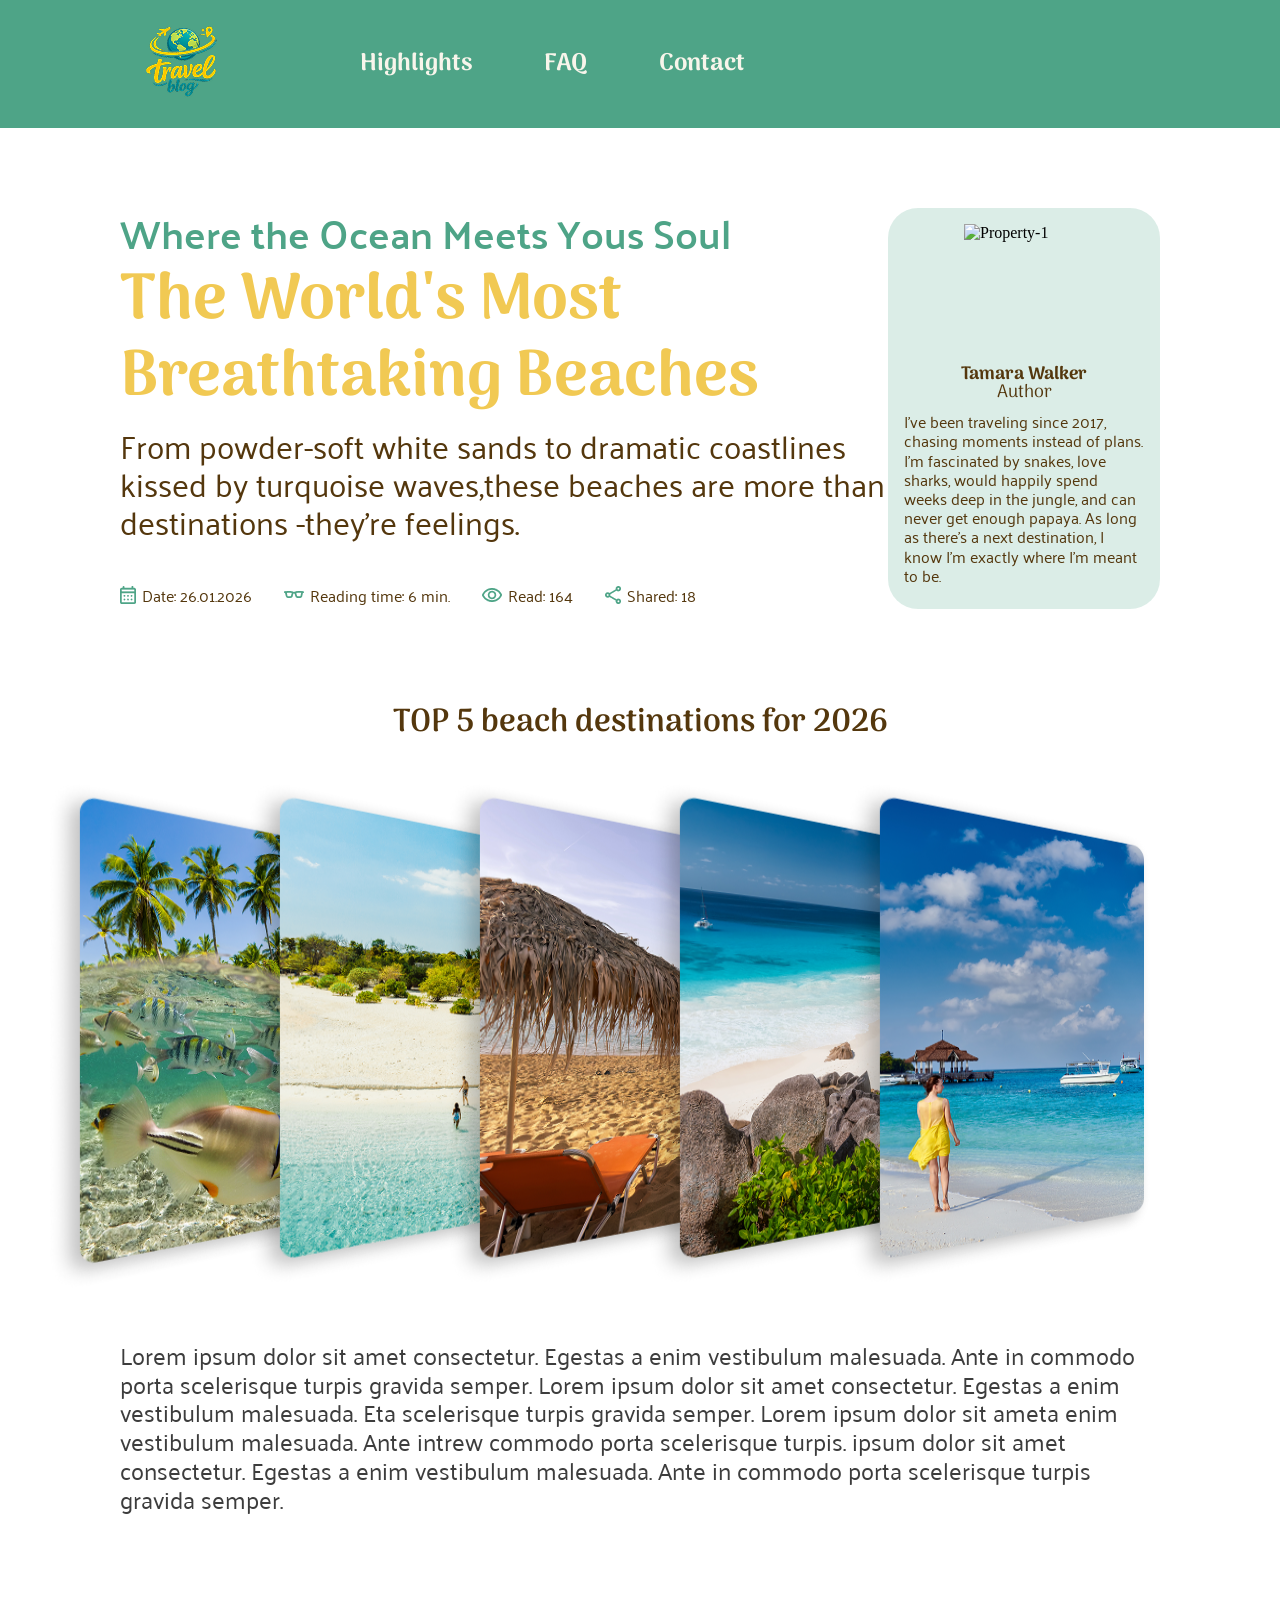
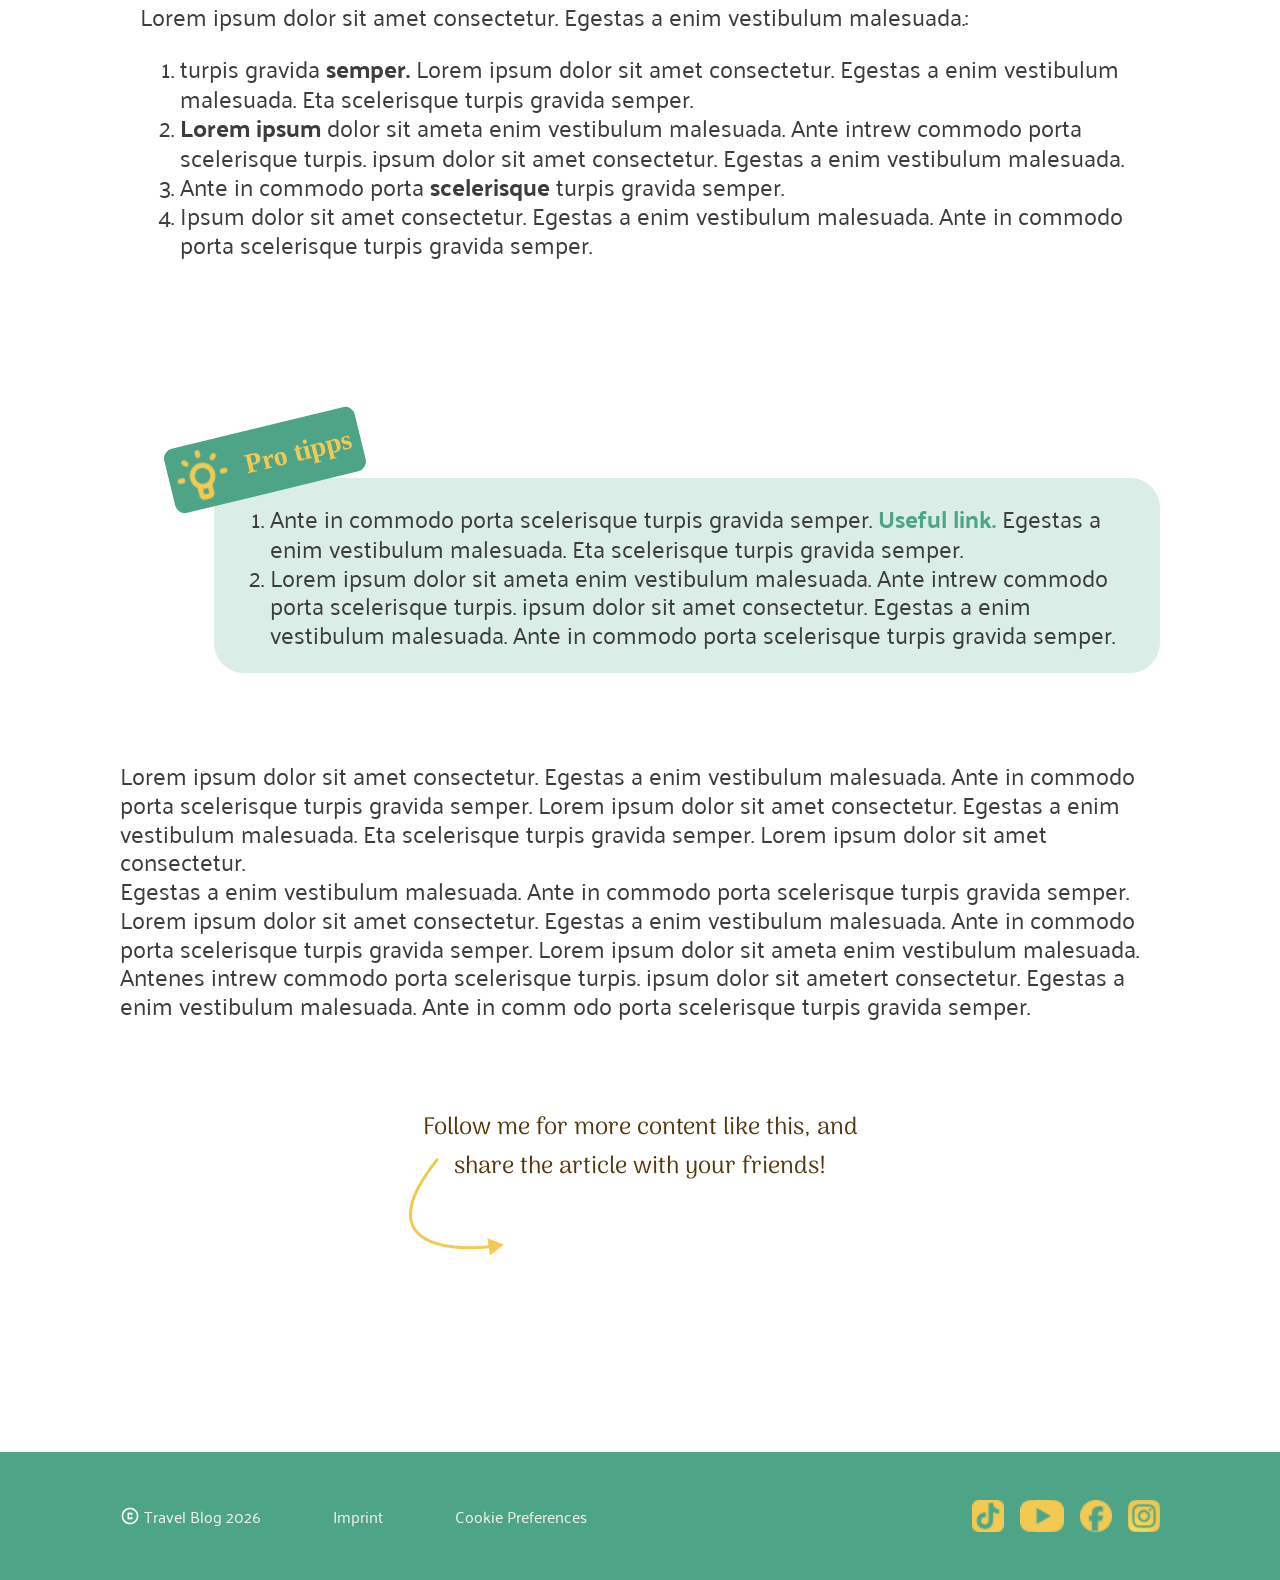
==== commit 045c9573: "Co-authored-by: Sascha Schmitt <SaschaSchmitt-Dev@users.noreply.github.com>" ====
--- a/article01.html
+++ b/article01.html
@@ -76,11 +76,11 @@
             </div>
         </section>
 
-        <section class="slider-section">
+        <section id="desktop-title" class="slider-section">
             <div class="top5-text">
-                <h4>TOP 5 beach destinations for 2026</h1>
-            </div>
-            <div id="desktop-title" class="slider">
+                <h4>TOP 5 beach destinations for 2026</h4>
+            </div>
+            <div class="slider">
                 <img class="slider-element" src="./assets/img/article01/card01.png" alt="element01">
                 <img class="slider-element" src="./assets/img/article01/card02.png" alt="element02">
                 <img class="slider-element" src="./assets/img/article01/card03.png" alt="element03">
@@ -90,6 +90,9 @@
         </section>
         <section id="mobile-title" class="slider-responsive-section">
             <div class="componet">
+                <div class="top5-text">
+                    <h4>TOP 5 beach destinations for 2026</h4>
+                </div>
                 <div class="carousel">
                     <input type="radio" name="button" class="input" id="item-1" checked>
                     <input type="radio" name="button" class="input" id="item-2">
--- a/styles/style.css
+++ b/styles/style.css
@@ -63,15 +63,16 @@
   color: var(--global-h5-color);
 }
 
-/*Header & Nav*/
+/* *Header & Nav*/
 .header {
   display: flex;
   align-items: center;
   justify-content: center;
-  position: absolute;
+  position: sticky;
+  z-index: 999;
   background-color: var(--nav-footer-bg-color);
   width: 100%;
-  height: var(--header-height);
+  min-height: var(--header-height);
 }
 
 .header-navbar {
@@ -156,15 +157,14 @@
 }
 
 
-/* Main Sections */
-
-/* #region Hero Animation*/
-/* Hero Background at the beginning*/
+/* * Main Sections */
+
+/* * #region Hero Animation*/
+/* * Hero Background at the beginning*/
 .hero {
   position: relative;
   width: 100%;
   height: 515px;
-  margin-top: var(--header-height);
 }
 
 .hero-overflow-area {
@@ -186,7 +186,7 @@
 
 .hero-animation-two {
   position: absolute;
-  top: 0;
+  top: 0px;
   left: 0;
   width: 647px;
   height: 541px;
@@ -204,7 +204,7 @@
     heroBackgroundScalerOne 1.15s ease-in-out forwards 3s;
 }
 
-/* Animation One */
+/* * Animation One */
 .hero-animation-cover {
   z-index: 2;
   transform: translateX(0);
@@ -236,7 +236,7 @@
 }
 
 
-/* Content Animation */
+/* * Content Animation */
 .hero-content {
   position: absolute;
   top: 130px;
@@ -274,7 +274,7 @@
   animation: heropUp 0.8s ease-out forwards 0.8s;
 }
 
-/* Circle Animation */
+/* * Circle Animation */
 .hero-animation-circle {
   position: absolute;
   width: 160px;
@@ -308,7 +308,7 @@
 }
 
 
-/* Animation Keyframes */
+/* * Animation Keyframes */
 @keyframes heroh1Up {
   from {
     opacity: 0;
@@ -324,7 +324,7 @@
 @keyframes heropUp {
   from {
     opacity: 0;
-    transform: translateY(0px);
+    transform: translateY(0);
   }
 
   to {
@@ -341,7 +341,7 @@
 
   to {
     opacity: 1;
-    transform: translateX(0%);
+    transform: translateX(0);
   }
 }
 
@@ -380,7 +380,7 @@
 
 @keyframes heroAnimationOneleft {
   from {
-    transform: translateX(0%);
+    transform: translateX(0);
   }
 
   to {
@@ -431,7 +431,86 @@
 
 }
 
-/*Content*/
+/* *Animation Keyframes Mobile*/
+@keyframes heroTextShow-mobile {
+  from {
+    opacity: 0;
+  }
+
+  to {
+    opacity: 1;
+  }
+}
+
+@keyframes heroTextHide-mobile {
+  from {
+    opacity: 1;
+  }
+
+  to {
+    opacity: 0;
+  }
+}
+
+@keyframes heroBackgroundScaler-mobileone {
+  from {
+    left: -250px;
+  }
+
+  to {
+    left: -625px;
+  }
+}
+
+@keyframes heroBackgroundScaler-mobiletwo {
+  from {
+    left: -625px;
+    transform: scale(1.0);
+  }
+
+  to {
+    left: -700px;
+    transform: scale(1.1);
+  }
+}
+
+@keyframes heroAnimationTwoIn-mobileone {
+  from {
+    transform: scale(1.5);
+  }
+
+  to {
+    top: -20px;
+    left: -150px;
+    transform: scale(0.8);
+  }
+}
+
+@keyframes heroAnimationTwoIn-mobiletwo {
+  from {
+    opacity: 1;
+    transform: scale(0.8);
+
+  }
+
+  to {
+    top: -20px;
+    left: -150px;
+    transform: scale(0.55);
+  }
+}
+
+@keyframes heroCircleUp-mobile {
+  from {
+    opacity: 0;
+  }
+
+  to {
+    opacity: 1;
+  }
+}
+
+/* *Content*/
 .content {
   display: flex;
   flex-direction: column;
@@ -442,7 +521,7 @@
   max-width: 1200px;
 }
 
-/*Highlights + Slider*/
+/* *Highlights + Slider*/
 .highlights {
   display: flex;
   flex-direction: column;
@@ -473,7 +552,7 @@
   height: 48px;
 }
 
-/*Slider*/
+/* *Slider*/
 .slider-main {
   position: relative;
   width: 100%;
@@ -606,7 +685,7 @@
 }
 
 
-/*FAQ*/
+/* *FAQ*/
 .faq {
   display: flex;
   flex-direction: column;
@@ -690,7 +769,7 @@
 }
 
 
-/*Contact*/
+/* *Contact*/
 .contact {
   display: flex;
   flex-direction: column;
@@ -714,7 +793,7 @@
   text-align: center;
 }
 
-/*contact inputs*/
+/* *contact inputs*/
 .contact-inputs {
   display: flex;
   flex-direction: column;
@@ -803,7 +882,7 @@
 }
 
 
-/*Checkbox*/
+/* *Checkbox*/
 .contact-inputs-bottom {
   display: flex;
   flex-direction: column;
@@ -928,7 +1007,7 @@
 }
 
 
-/*Footer*/
+/* *Footer*/
 .footer {
   display: flex;
 
@@ -997,7 +1076,7 @@
   height: 32px;
 }
 
-/*mobile-navbar*/
+/* *mobile-navbar*/
 .mobile-nav {
   display: none;
   width: 100%;
@@ -1011,7 +1090,7 @@
 
 @media screen and (min-width: 769px) and (max-width: 1279px) {
 
-  /*header*/
+  /* *header*/
   .header-navbar {
     gap: 48px;
   }
@@ -1020,12 +1099,12 @@
     gap: 36px;
   }
 
-  /*content*/
+  /* *content*/
   .content {
     padding: 0 40px;
   }
 
-  /*highlights*/
+  /* *highlights*/
   .highlights-slider-text {
     top: 60px;
     left: 14px;
@@ -1042,13 +1121,13 @@
   }
 
 
-  /*Contact*/
+  /* *Contact*/
   .contact-top-one,
   .contact-top-two {
     padding: 0 45px;
   }
 
-  /*footer*/
+  /* *footer*/
   .footer {
     padding: 60px;
   }
@@ -1063,27 +1142,116 @@
 
 }
 
+
+
+
+
 @media screen and (min-width: 481px) and (max-width: 768px) {
 
-  /*header*/
+  /* *header*/
   .header-navbar {
     margin: 0;
     justify-content: center;
     align-items: center;
-    gap: 24px;
+    gap: 0;
   }
 
   .navbar ul {
     gap: 18px;
   }
 
-  /*content*/
+
+  .navbar {
+    display: none;
+  }
+
+  /* *hero*/
+  .hero {
+    overflow: hidden;
+  }
+
+  .hero-content {
+    top: 100px;
+    left: 145px;
+    width: 261px;
+    height: 160px;
+    gap: 16px;
+  }
+
+  .hero-animation-cover,
+  .hero-animation-one {
+    display: none;
+  }
+
+  .hero-animation-two {
+    position: absolute;
+    top: -1px;
+    left: 0;
+    width: 647px;
+    height: 541px;
+  }
+
+  .hero-background,
+  .hero-animation-cover,
+  .hero-animation-one,
+  .hero-animation-two,
+  .hero-content,
+  .hero-content h1,
+  .hero-content p,
+  .heroCircleUp {
+    animation: none
+  }
+
+  .hero-content h1 {
+    font-size: 2.75rem;
+    line-height: 120%;
+    animation:
+      heroTextShow-mobile 1.2s ease-in forwards 0.3s,
+      heroTextHide-mobile 1s ease-out forwards 4.5s;
+  }
+
+  .hero-content p {
+    font-size: 1.25rem;
+    line-height: 110%;
+    animation:
+      heroTextShow-mobile 1.2s ease-in forwards 0.3s,
+      heroTextHide-mobile 1s ease-out forwards 4.5s;
+    ;
+  }
+
+  .hero-background {
+    z-index: 1;
+    left: -300px;
+    transform: scale(1.0);
+    animation:
+      heroBackgroundScaler-mobileone 1.8s ease-in-out forwards 1.5s,
+      heroBackgroundScaler-mobiletwo 1.8s ease-in-out forwards 4.5s;
+    ;
+  }
+
+  .hero-animation-two {
+    z-index: 3;
+    transform: scale(1.5);
+    opacity: 1;
+    animation:
+      heroAnimationTwoIn-mobileone 1.8s ease-in-out forwards 1s,
+      heroAnimationTwoIn-mobiletwo 1.8s ease-in-out forwards 4.5s;
+  }
+
+  .hero-animation-circle {
+    top: -10px;
+    left: 50px;
+    opacity: 0;
+    animation: heroCircleUp-mobile 1s ease-out forwards 5.5s;
+  }
+
+  /* *content*/
   .content {
     padding: 0 40px;
     gap: 100px;
   }
 
-  /*highlights*/
+  /* *highlights*/
   .slider-main-element img {
     object-position: 40% center;
   }
@@ -1099,6 +1267,8 @@
     font-size: 2rem;
   }
 
+
+
   .highlights-slider-text p {
     font-size: 1.25rem;
 
@@ -1109,7 +1279,7 @@
     overflow: hidden;
   }
 
-  /*Contact*/
+  /* *Contact*/
   .contact-top-one,
   .contact-top-two {
     justify-content: center;
@@ -1125,7 +1295,7 @@
     flex-wrap: wrap;
   }
 
-  /*footer*/
+  /* *footer*/
   .footer {
     padding: 30px 60px;
   }
@@ -1146,12 +1316,20 @@
   }
 }
 
+
+
+
+
 @media screen and (max-width: 480px) {
   h2 {
     font-size: 2.5rem;
   }
 
-  /*header*/
+  /* *header*/
+  .header {
+    min-height: var(--header-height-mobile);
+  }
+
   .header-navbar {
     margin: 0;
     justify-content: center;
@@ -1159,17 +1337,102 @@
     gap: 0;
   }
 
+  .header-navbar img {
+    width: 56px;
+    height: 56px;
+  }
+
   .navbar {
     display: none;
   }
 
-  /*content*/
+  /* *hero*/
+  .hero {
+    overflow: hidden;
+  }
+
+  .hero-content {
+    top: 80px;
+    left: 145px;
+    width: 261px;
+    height: 160px;
+    gap: 16px;
+  }
+
+  .hero-animation-cover,
+  .hero-animation-one {
+    display: none;
+  }
+
+  .hero-animation-two {
+    position: absolute;
+    top: -1px;
+    left: 0;
+    width: 647px;
+    height: 541px;
+  }
+
+  .hero-background,
+  .hero-animation-cover,
+  .hero-animation-one,
+  .hero-animation-two,
+  .hero-content,
+  .hero-content h1,
+  .hero-content p,
+  .heroCircleUp {
+    animation: none
+  }
+
+  .hero-content h1 {
+    font-size: 2.75rem;
+    line-height: 120%;
+    animation:
+      heroTextShow-mobile 1.2s ease-in forwards 0.3s,
+      heroTextHide-mobile 1s ease-out forwards 4.5s;
+  }
+
+  .hero-content p {
+    font-size: 1.25rem;
+    line-height: 110%;
+    animation:
+      heroTextShow-mobile 1.2s ease-in forwards 0.3s,
+      heroTextHide-mobile 1s ease-out forwards 4.5s;
+    ;
+  }
+
+  .hero-background {
+    z-index: 1;
+    left: -300px;
+    transform: scale(1.0);
+    animation:
+      heroBackgroundScaler-mobileone 1.8s ease-in-out forwards 1.5s,
+      heroBackgroundScaler-mobiletwo 1.8s ease-in-out forwards 4.5s;
+    ;
+  }
+
+  .hero-animation-two {
+    z-index: 3;
+    transform: scale(1.5);
+    opacity: 1;
+    animation:
+      heroAnimationTwoIn-mobileone 1.8s ease-in-out forwards 1s,
+      heroAnimationTwoIn-mobiletwo 1.8s ease-in-out forwards 4.5s;
+  }
+
+  .hero-animation-circle {
+    top: -10px;
+    left: 50px;
+    opacity: 0;
+    animation: heroCircleUp-mobile 1s ease-out forwards 5.5s;
+  }
+
+  /* *content*/
   .content {
     padding: 0 20px;
     gap: 80px;
   }
 
-  /*highlights*/
+  /* *highlights*/
   .highlights {
     gap: 32px;
   }
@@ -1203,7 +1466,7 @@
     overflow: hidden;
   }
 
-  /*FAQ*/
+  /* *FAQ*/
   .faq {
     gap: 32px;
   }
@@ -1214,7 +1477,7 @@
     padding-right: 36px;
   }
 
-  /*Contact*/
+  /* *Contact*/
   .contact {
     gap: 0;
   }
@@ -1237,8 +1500,7 @@
     flex-wrap: wrap;
   }
 
-
-  /*footer*/
+  /* *footer*/
   .footer {
     padding: 30px 24px;
   }
@@ -1265,7 +1527,7 @@
     height: 24px;
   }
 
-  /*mobile-navbar*/
+  /* *mobile-navbar*/
   .mobile-nav {
     display: flex;
     position: sticky;
@@ -1274,4 +1536,20 @@
     justify-content: center;
     gap: 48px;
   }
+}
+
+@media screen and (max-width: 350px) {
+  .footer {
+    padding: 30px 16px;
+  }
+
+  .footer-content-right {
+    gap: 8px;
+  }
+}
+
+@media screen and (max-width: 330px) {
+  .hero-content {
+    left: 145px;
+  }
 }
--- a/styles/article01.css
+++ b/styles/article01.css
@@ -7,7 +7,7 @@
 main {
     display: flex;
     flex-direction: column;
-    padding: 208px 120px 0px 120px;
+    padding: 80px 120px;
     gap: 88px;
     max-width: 1440px;
     width: 100%;
@@ -117,6 +117,13 @@
 
 /*slider-section*/
 
+.slider-section {
+    display: flex;
+    flex-direction: column;
+    align-items: center;
+
+}
+
 .top5-text {
     display: flex;
     justify-content: center;
@@ -135,7 +142,7 @@
     height: 440px;
     margin: 0px -50px;
 
-    transform: perspective(300px) rotateY(16deg) translateX(0);
+    transform: perspective(300px) rotateY(16deg) translateX(-20px);
     transform-origin: 50% 50%;
     transition: all 300ms ease-in-out;
 }
@@ -404,12 +411,13 @@
 
     .slider-responsive-section {
         position: relative;
-        width: 1200px;
+        width: 1280px;
         max-width: 100%;
         height: 400px;
-        padding: 20px;
         margin: 0 auto;
         box-sizing: border-box;
+        display: flex;
+        align-items: center;
     }
 
     .componet {
@@ -710,6 +718,10 @@
 
 @media screen and (min-width: 481px) and (max-width: 768px) {
 
+    main {
+        padding: 140px 15px 0px 15px;
+    }
+
     .headline-section {
         flex-wrap: wrap;
         display: flex;
@@ -776,13 +788,8 @@
     /*Slider Responsive*/
 
     .slider-responsive-section {
-        position: relative;
-        width: 1200px;
-        max-width: 100%;
-        height: 400px;
-        padding: 20px;
-        margin: 0 auto;
-        box-sizing: border-box;
+        display: flex;
+        justify-content: center;
     }
 
     .componet {
@@ -793,6 +800,7 @@
         width: 100%;
         box-sizing: border-box;
         overflow: hidden;
+        gap: 64px;
     }
 
     .input.input {
@@ -1086,7 +1094,7 @@
 @media screen and (max-width: 480px) {
 
     main {
-        padding: 140px 15px 0px 15px;
+        padding: 24px 15px;
     }
 
     .headline-section {
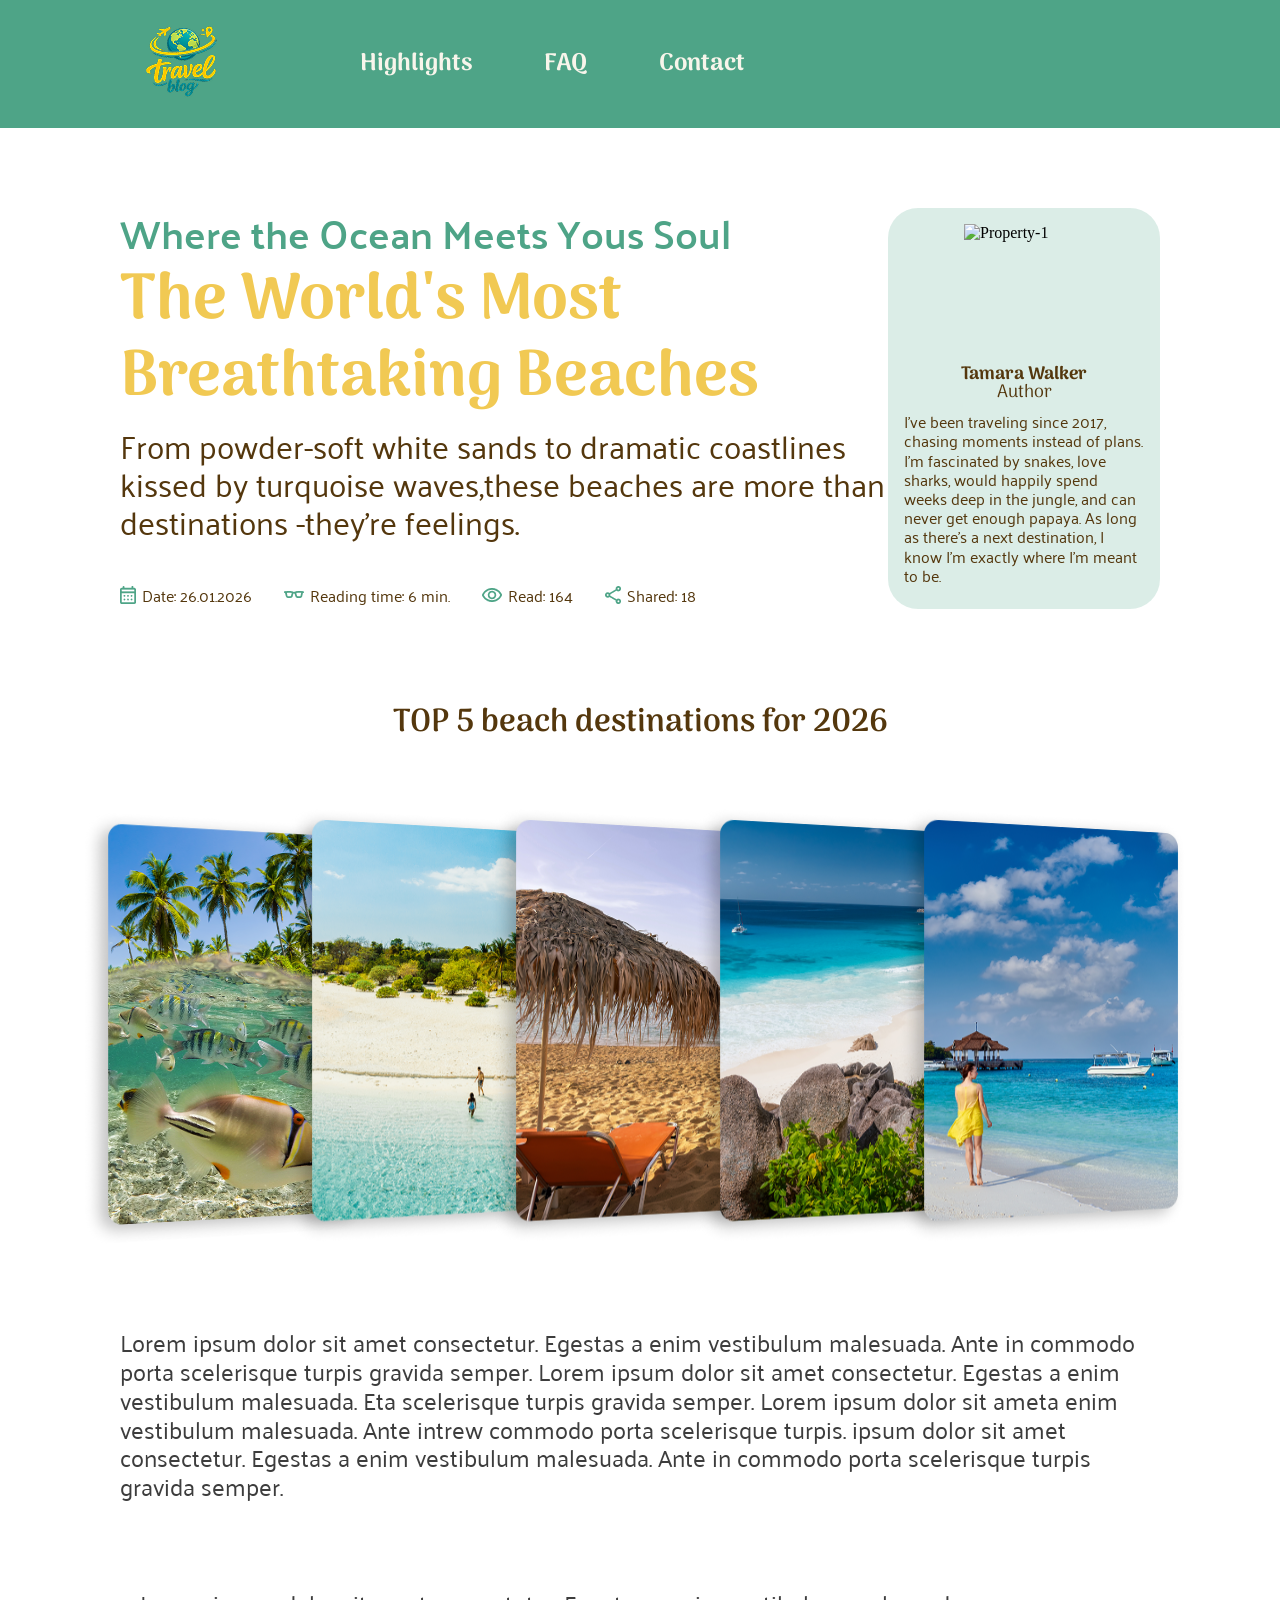
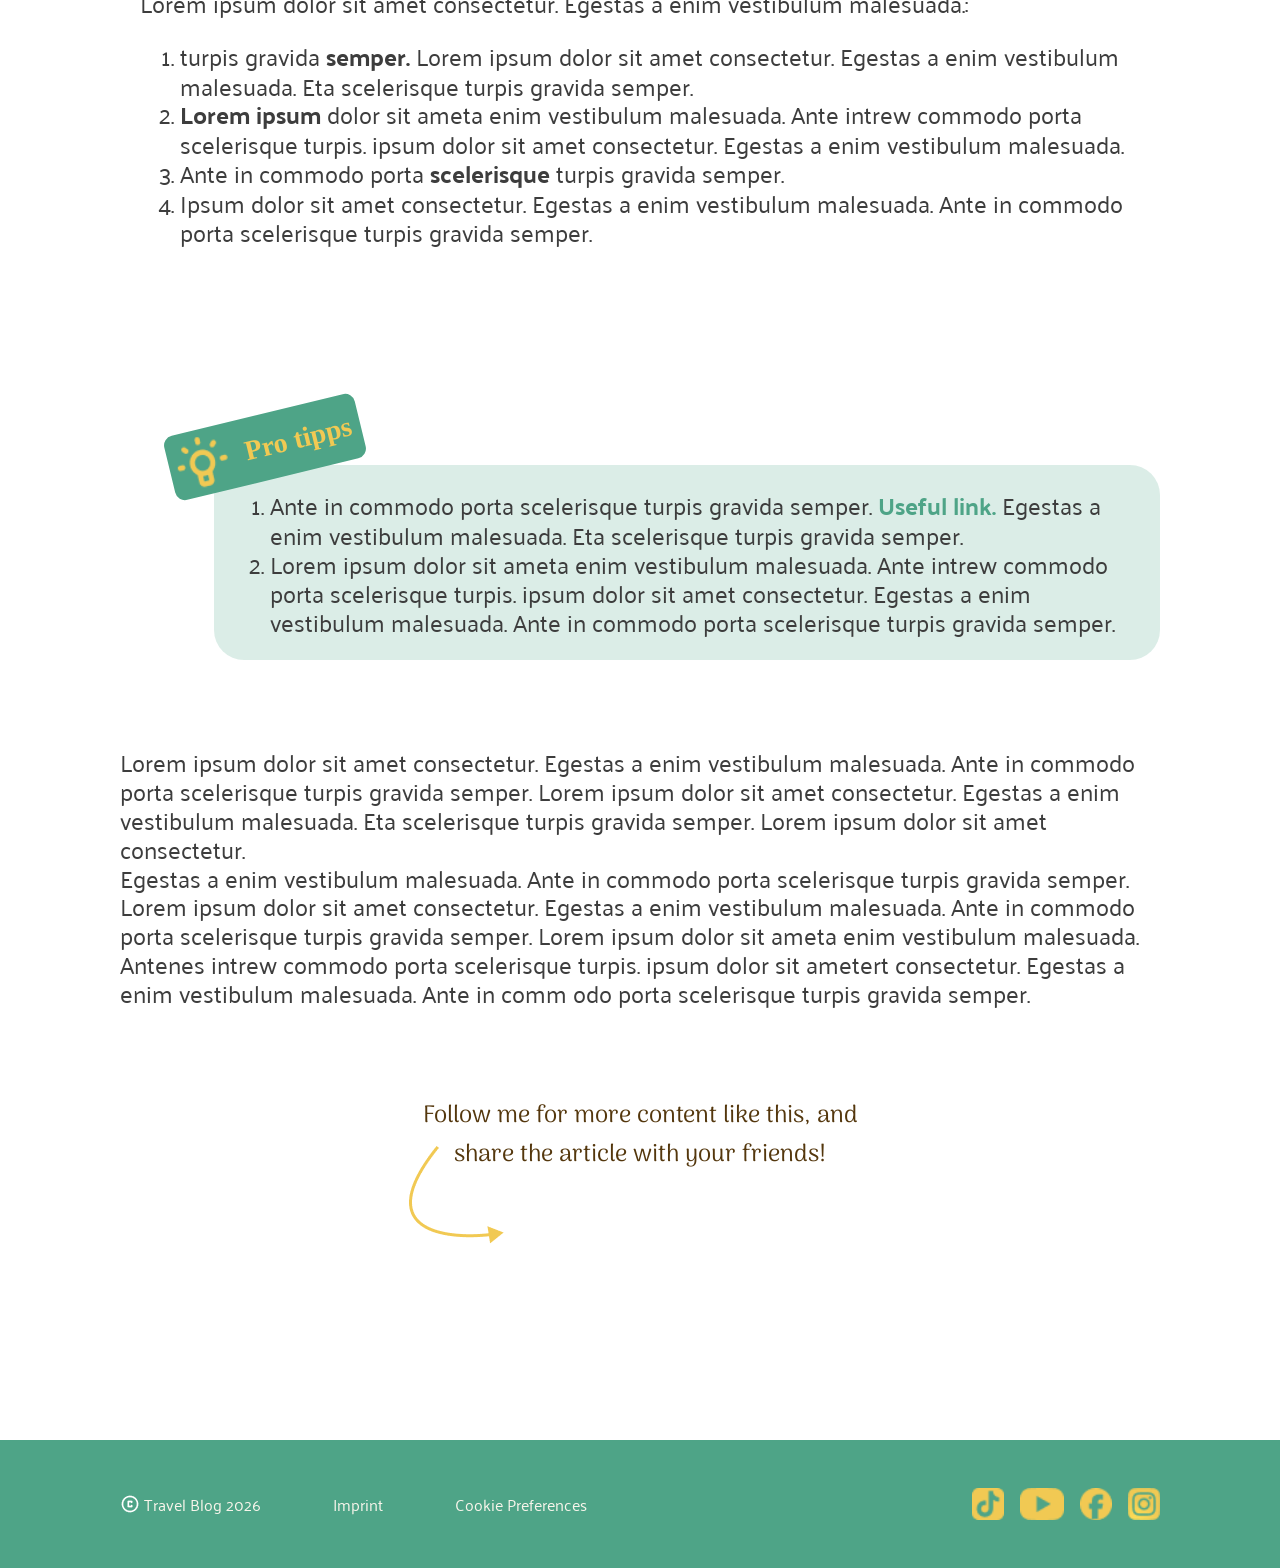
==== commit 29960a78: "Article 01 Update" ====
--- a/article01.html
+++ b/article01.html
@@ -76,64 +76,59 @@
             </div>
         </section>
 
-        <section id="desktop-title" class="slider-section">
-            <div class="top5-text">
-                <h4>TOP 5 beach destinations for 2026</h4>
-            </div>
-            <div class="slider">
+        <section class="slider-section">
+            <h4>TOP 5 beach destinations for 2026</h4>
+            <div id="desktop-title" class="slider">
                 <img class="slider-element" src="./assets/img/article01/card01.png" alt="element01">
                 <img class="slider-element" src="./assets/img/article01/card02.png" alt="element02">
                 <img class="slider-element" src="./assets/img/article01/card03.png" alt="element03">
                 <img class="slider-element" src="./assets/img/article01/card04.png" alt="element04">
                 <img class="slider-element" src="./assets/img/article01/card05.png" alt="element05">
             </div>
-        </section>
-        <section id="mobile-title" class="slider-responsive-section">
-            <div class="componet">
-                <div class="top5-text">
-                    <h4>TOP 5 beach destinations for 2026</h4>
-                </div>
-                <div class="carousel">
-                    <input type="radio" name="button" class="input" id="item-1" checked>
-                    <input type="radio" name="button" class="input" id="item-2">
-                    <input type="radio" name="button" class="input" id="item-3">
-                    <input type="radio" name="button" class="input" id="item-4">
-                    <input type="radio" name="button" class="input" id="item-5">
-                    <div class="items">
-                        <label for="item-1" class="item">
-                            <img src="./assets/img/article01/card01.png ">
-                        </label>
-                        <label for="item-2" class="item">
-                            <img src="./assets/img/article01/card02.png">
-                        </label>
-                        <label for="item-3" class="item">
-                            <img src="./assets/img/article01/card03.png">
-                        </label>
-                        <label for="item-4" class="item">
-                            <img src="./assets/img/article01/card04.png">
-                        </label>
-                        <label for="item-5" class="item">
-                            <img src="./assets/img/article01/card05.png">
-                        </label>
-                    </div>
-                    <div class="nav">
-                        <label for="item-1" class="dot">
-                        </label>
-                        <label for="item-2" class="dot">
-                        </label>
-                        <label for="item-3" class="dot">
-                        </label>
-                        <label for="item-4" class="dot">
-                        </label>
-                        <label for="item-5" class="dot">
-                        </label>
-                    </div>
-                </div>
-            </div>
+            <div class="slider-responsive">
+                <div id="mobile-title" class="componet">
+                    <div class="carousel">
+                        <input type="radio" name="button" class="input" id="item-1" checked>
+                        <input type="radio" name="button" class="input" id="item-2">
+                        <input type="radio" name="button" class="input" id="item-3">
+                        <input type="radio" name="button" class="input" id="item-4">
+                        <input type="radio" name="button" class="input" id="item-5">
+                        <div class="items">
+                            <label for="item-1" class="item">
+                                <img src="./assets/img/article01/card01.png ">
+                            </label>
+                            <label for="item-2" class="item">
+                                <img src="./assets/img/article01/card02.png">
+                            </label>
+                            <label for="item-3" class="item">
+                                <img src="./assets/img/article01/card03.png">
+                            </label>
+                            <label for="item-4" class="item">
+                                <img src="./assets/img/article01/card04.png">
+                            </label>
+                            <label for="item-5" class="item">
+                                <img src="./assets/img/article01/card05.png">
+                            </label>
+                        </div>
+                        <div class="nav">
+                            <label for="item-1" class="dot">
+                            </label>
+                            <label for="item-2" class="dot">
+                            </label>
+                            <label for="item-3" class="dot">
+                            </label>
+                            <label for="item-4" class="dot">
+                            </label>
+                            <label for="item-5" class="dot">
+                            </label>
+                        </div>
+                    </div>
+                </div>
         </section>
 
         <section>
-            <p class="loremtext">Lorem ipsum dolor sit amet consectetur. Egestas a enim vestibulum malesuada. Ante in
+            <p class="loremtext">Lorem ipsum dolor sit amet consectetur. Egestas a enim vestibulum malesuada. Ante
+                in
                 commodo porta
                 scelerisque turpis gravida semper. Lorem ipsum dolor sit amet consectetur. Egestas a enim vestibulum
                 malesuada. Eta scelerisque turpis gravida semper. Lorem ipsum dolor sit ameta enim vestibulum
@@ -146,12 +141,14 @@
         <section class="loremtext-section">
             <section class="loremtext-center">
                 <div class="loremtext-left">
-                    <p class="loremtext">Lorem ipsum dolor sit amet consectetur. Egestas a enim vestibulum malesuada.:
+                    <p class="loremtext">Lorem ipsum dolor sit amet consectetur. Egestas a enim vestibulum
+                        malesuada.:
                     </p>
                 </div>
                 <div class="loremtext-center">
                     <ol class="loremtext">
-                        <li>turpis gravida <span>semper. </span> Lorem ipsum dolor sit amet consectetur. Egestas a enim
+                        <li>turpis gravida <span>semper. </span> Lorem ipsum dolor sit amet consectetur. Egestas a
+                            enim
                             vestibulum
                             malesuada.
                             Eta scelerisque turpis gravida semper.
@@ -165,7 +162,8 @@
                             Ante in commodo porta <span>scelerisque</span> turpis gravida semper.
                         </li>
                         <li>
-                            Ipsum dolor sit amet consectetur. Egestas a enim vestibulum malesuada. Ante in commodo porta
+                            Ipsum dolor sit amet consectetur. Egestas a enim vestibulum malesuada. Ante in commodo
+                            porta
                             scelerisque turpis gravida semper.
                         </li>
                     </ol>
@@ -191,9 +189,11 @@
                             malesuada. Eta scelerisque turpis gravida semper.
                         </li>
                         <li>
-                            Lorem ipsum dolor sit ameta enim vestibulum malesuada. Ante intrew commodo porta scelerisque
+                            Lorem ipsum dolor sit ameta enim vestibulum malesuada. Ante intrew commodo porta
+                            scelerisque
                             turpis.
-                            ipsum dolor sit amet consectetur. Egestas a enim vestibulum malesuada. Ante in commodo porta
+                            ipsum dolor sit amet consectetur. Egestas a enim vestibulum malesuada. Ante in commodo
+                            porta
                             scelerisque turpis gravida semper.
                         </li>
                     </ol>
@@ -202,15 +202,19 @@
         </section>
 
         <section>
-            <p class="loremtext">Lorem ipsum dolor sit amet consectetur. Egestas a enim vestibulum malesuada. Ante in
-                commodo porta scelerisque turpis gravida semper. Lorem ipsum dolor sit amet consectetur. Egestas a enim
+            <p class="loremtext">Lorem ipsum dolor sit amet consectetur. Egestas a enim vestibulum malesuada. Ante
+                in
+                commodo porta scelerisque turpis gravida semper. Lorem ipsum dolor sit amet consectetur. Egestas a
+                enim
                 vestibulum malesuada. Eta scelerisque turpis gravida semper. Lorem ipsum dolor sit amet consectetur.
             </p>
             <p class="loremtext">
                 Egestas a enim vestibulum malesuada. Ante in commodo porta scelerisque turpis gravida semper. Lorem
-                ipsum dolor sit amet consectetur. Egestas a enim vestibulum malesuada. Ante in commodo porta scelerisque
+                ipsum dolor sit amet consectetur. Egestas a enim vestibulum malesuada. Ante in commodo porta
+                scelerisque
                 turpis gravida semper. Lorem ipsum dolor sit ameta enim vestibulum malesuada. Antenes intrew commodo
-                porta scelerisque turpis. ipsum dolor sit ametert consectetur. Egestas a enim vestibulum malesuada. Ante
+                porta scelerisque turpis. ipsum dolor sit ametert consectetur. Egestas a enim vestibulum malesuada.
+                Ante
                 in comm odo porta scelerisque turpis gravida semper. </p>
         </section>
 
--- a/styles/style.css
+++ b/styles/style.css
@@ -1088,6 +1088,7 @@
 }
 
 
+
 @media screen and (min-width: 769px) and (max-width: 1279px) {
 
   /* *header*/
@@ -1144,8 +1145,6 @@
 
 
 
-
-
 @media screen and (min-width: 481px) and (max-width: 768px) {
 
   /* *header*/
@@ -1157,12 +1156,8 @@
   }
 
   .navbar ul {
-    gap: 18px;
-  }
-
-
-  .navbar {
-    display: none;
+    padding: 0 0 0 16px;
+    gap: 12px;
   }
 
   /* *hero*/
@@ -1267,8 +1262,6 @@
     font-size: 2rem;
   }
 
-
-
   .highlights-slider-text p {
     font-size: 1.25rem;
 
--- a/styles/article01.css
+++ b/styles/article01.css
@@ -115,23 +115,23 @@
     line-height: 120%;
 }
 
-/*slider-section*/
+
+/*Slider Section*/
 
 .slider-section {
     display: flex;
     flex-direction: column;
     align-items: center;
-
-}
-
-.top5-text {
-    display: flex;
     justify-content: center;
-    margin-bottom: 64px;
+}
+
+.slider-section h4 {
+    display: flex;
+    justify-content: center;
+    padding-bottom: 64px;
 }
 
 .slider {
-    height: 440px;
     display: flex;
     justify-content: center;
 }
@@ -139,23 +139,20 @@
 .slider-element {
     z-index: 1;
     width: 300px;
-    height: 440px;
     margin: 0px -50px;
-
-    transform: perspective(300px) rotateY(16deg) translateX(-20px);
-    transform-origin: 50% 50%;
+    transform: perspective(1000px) rotateY(16deg) translateX(0);
     transition: all 300ms ease-in-out;
 }
 
 .slider-element:hover {
     z-index: 2;
-    transform: perspective(300px) rotateY(0deg) translateX(0);
+    transform: perspective(1000px) rotateY(0deg) translateX(0);
     transform: scale(110%);
     margin: 0px 50px;
 }
 
 .slider-element:hover~.slider-element {
-    transform: perspective(300px) rotateY(-16deg) translateX(20px);
+    transform: perspective(1000px) rotateY(-16deg) translateX(20px);
 }
 
 .slider-button {
@@ -368,10 +365,6 @@
 
 
 
-
-
-
-
 @media screen and (min-width: 769px) and (max-width: 1279px) {
 
     #mobile-title {
@@ -403,13 +396,14 @@
         height: 345px;
     }
 
-    .top5-text {
-        margin: 0;
+    .shared-line {
+        flex-wrap: wrap;
+        line-height: 16px;
     }
 
     /*Slider Responsive*/
 
-    .slider-responsive-section {
+    .slider-responsive {
         position: relative;
         width: 1280px;
         max-width: 100%;
@@ -417,7 +411,11 @@
         margin: 0 auto;
         box-sizing: border-box;
         display: flex;
-        align-items: center;
+        justify-content: center;
+    }
+
+    .slider-section h4 {
+        padding-bottom: 40px;
     }
 
     .componet {
@@ -428,6 +426,8 @@
         width: 100%;
         box-sizing: border-box;
         overflow: hidden;
+        display: flex;
+        justify-content: center;
     }
 
     .input.input {
@@ -505,22 +505,22 @@
     }
 
     #item-1:checked~.items label[for="item-2"] {
-        transform: translate3d(200px, 0, -100px) rotateY(20deg);
+        transform: translate3d(180px, 0, -100px) rotateY(25deg);
         z-index: 2;
     }
 
     #item-1:checked~.items label[for="item-3"] {
-        transform: translate3d(370px, 0, -200px) rotateY(40deg);
+        transform: translate3d(320px, 0, -200px) rotateY(50deg);
         z-index: 1;
     }
 
     #item-1:checked~.items label[for="item-4"] {
-        transform: translate3d(-370px, 0, -200px) rotateY(-40deg);
+        transform: translate3d(-320px, 0, -200px) rotateY(-50deg);
         z-index: 1;
     }
 
     #item-1:checked~.items label[for="item-5"] {
-        transform: translate3d(-200px, 0, -100px) rotateY(-20deg);
+        transform: translate3d(-180px, 0, -100px) rotateY(-25deg);
         z-index: 2;
     }
 
@@ -551,22 +551,22 @@
     }
 
     #item-2:checked~.items label[for="item-3"] {
-        transform: translate3d(200px, 0, -100px) rotateY(20deg);
+        transform: translate3d(180px, 0, -100px) rotateY(25deg);
         z-index: 2;
     }
 
     #item-2:checked~.items label[for="item-4"] {
-        transform: translate3d(370px, 0, -200px) rotateY(40deg);
+        transform: translate3d(320px, 0, -200px) rotateY(50deg);
         z-index: 1;
     }
 
     #item-2:checked~.items label[for="item-5"] {
-        transform: translate3d(-370px, 0, -200px) rotateY(-40deg);
+        transform: translate3d(-320px, 0, -200px) rotateY(-50deg);
         z-index: 1;
     }
 
     #item-2:checked~.items label[for="item-1"] {
-        transform: translate3d(-200px, 0, -100px) rotateY(-20deg);
+        transform: translate3d(-180px, 0, -100px) rotateY(-25deg);
         z-index: 2;
     }
 
@@ -597,24 +597,23 @@
     }
 
     #item-3:checked~.items label[for="item-4"] {
-        transform: translate3d(200px, 0, -100px) rotateY(20deg);
+        transform: translate3d(180px, 0, -100px) rotateY(25deg);
         z-index: 2;
     }
 
     #item-3:checked~.items label[for="item-5"] {
-        transform: translate3d(370px, 0, -200px) rotateY(40deg);
+        transform: translate3d(320px, 0, -200px) rotateY(50deg);
         z-index: 1;
     }
 
     #item-3:checked~.items label[for="item-1"] {
-        transform: translate3d(-370px, 0, -200px) rotateY(-40deg);
+        transform: translate3d(-320px, 0, -200px) rotateY(-50deg);
         z-index: 1;
     }
 
     #item-3:checked~.items label[for="item-2"] {
-        transform: translate3d(-200px, 0, -100px) rotateY(-20deg);
-        z-index: 2;
-        3
+        transform: translate3d(-180px, 0, -100px) rotateY(-25deg);
+        z-index: 2;
     }
 
 
@@ -645,22 +644,22 @@
     }
 
     #item-4:checked~.items label[for="item-5"] {
-        transform: translate3d(200px, 0, -100px) rotateY(20deg);
+        transform: translate3d(180px, 0, -100px) rotateY(25deg);
         z-index: 2;
     }
 
     #item-4:checked~.items label[for="item-1"] {
-        transform: translate3d(370px, 0, -200px) rotateY(40deg);
+        transform: translate3d(320px, 0, -200px) rotateY(50deg);
         z-index: 1;
     }
 
     #item-4:checked~.items label[for="item-2"] {
-        transform: translate3d(-370px, 0, -200px) rotateY(-40deg);
+        transform: translate3d(-320px, 0, -200px) rotateY(-50deg);
         z-index: 1;
     }
 
     #item-4:checked~.items label[for="item-3"] {
-        transform: translate3d(-200px, 0, -100px) rotateY(-20deg);
+        transform: translate3d(-180px, 0, -100px) rotateY(-25deg);
         z-index: 2;
     }
 
@@ -691,22 +690,22 @@
     }
 
     #item-5:checked~.items label[for="item-1"] {
-        transform: translate3d(200px, 0, -100px) rotateY(20deg);
+        transform: translate3d(180px, 0, -100px) rotateY(25deg);
         z-index: 2;
     }
 
     #item-5:checked~.items label[for="item-2"] {
-        transform: translate3d(370px, 0, -200px) rotateY(40deg);
+        transform: translate3d(320px, 0, -200px) rotateY(50deg);
         z-index: 1;
     }
 
     #item-5:checked~.items label[for="item-3"] {
-        transform: translate3d(-370px, 0, -200px) rotateY(-40deg);
+        transform: translate3d(-320px, 0, -200px) rotateY(-50deg);
         z-index: 1;
     }
 
     #item-5:checked~.items label[for="item-4"] {
-        transform: translate3d(-200px, 0, -100px) rotateY(-20deg);
+        transform: translate3d(-180px, 0, -100px) rotateY(-25deg);
         z-index: 2;
     }
 
@@ -719,7 +718,8 @@
 @media screen and (min-width: 481px) and (max-width: 768px) {
 
     main {
-        padding: 140px 15px 0px 15px;
+        padding: 24px 15px;
+        gap: 40px;
     }
 
     .headline-section {
@@ -787,9 +787,20 @@
 
     /*Slider Responsive*/
 
-    .slider-responsive-section {
-        display: flex;
-        justify-content: center;
+    .slider-responsive {
+        position: relative;
+        width: 768px;
+        max-width: 100%;
+        height: 400px;
+        margin: 0 auto;
+        box-sizing: border-box;
+        display: flex;
+        justify-content: center;
+    }
+
+    .slider-section h4 {
+        padding-bottom: 20px;
+        font-size: 20px;
     }
 
     .componet {
@@ -800,7 +811,8 @@
         width: 100%;
         box-sizing: border-box;
         overflow: hidden;
-        gap: 64px;
+        display: flex;
+        justify-content: center;
     }
 
     .input.input {
@@ -848,7 +860,6 @@
         height: 13px;
         margin-right: 8px;
         border-radius: 50%;
-        background: #444;
         cursor: pointer;
     }
 
@@ -879,22 +890,22 @@
     }
 
     #item-1:checked~.items label[for="item-2"] {
-        transform: translate3d(200px, 0, -100px) rotateY(20deg);
+        transform: translate3d(180px, 0, -100px) rotateY(25deg);
         z-index: 2;
     }
 
     #item-1:checked~.items label[for="item-3"] {
-        transform: translate3d(370px, 0, -200px) rotateY(40deg);
+        transform: translate3d(320px, 0, -200px) rotateY(50deg);
         z-index: 1;
     }
 
     #item-1:checked~.items label[for="item-4"] {
-        transform: translate3d(-370px, 0, -200px) rotateY(-40deg);
+        transform: translate3d(-320px, 0, -200px) rotateY(-50deg);
         z-index: 1;
     }
 
     #item-1:checked~.items label[for="item-5"] {
-        transform: translate3d(-200px, 0, -100px) rotateY(-20deg);
+        transform: translate3d(-180px, 0, -100px) rotateY(-25deg);
         z-index: 2;
     }
 
@@ -925,22 +936,22 @@
     }
 
     #item-2:checked~.items label[for="item-3"] {
-        transform: translate3d(200px, 0, -100px) rotateY(20deg);
+        transform: translate3d(180px, 0, -100px) rotateY(25deg);
         z-index: 2;
     }
 
     #item-2:checked~.items label[for="item-4"] {
-        transform: translate3d(370px, 0, -200px) rotateY(40deg);
+        transform: translate3d(320px, 0, -200px) rotateY(50deg);
         z-index: 1;
     }
 
     #item-2:checked~.items label[for="item-5"] {
-        transform: translate3d(-370px, 0, -200px) rotateY(-40deg);
+        transform: translate3d(-320px, 0, -200px) rotateY(-50deg);
         z-index: 1;
     }
 
     #item-2:checked~.items label[for="item-1"] {
-        transform: translate3d(-200px, 0, -100px) rotateY(-20deg);
+        transform: translate3d(-180px, 0, -100px) rotateY(-25deg);
         z-index: 2;
     }
 
@@ -971,24 +982,23 @@
     }
 
     #item-3:checked~.items label[for="item-4"] {
-        transform: translate3d(200px, 0, -100px) rotateY(20deg);
+        transform: translate3d(180px, 0, -100px) rotateY(25deg);
         z-index: 2;
     }
 
     #item-3:checked~.items label[for="item-5"] {
-        transform: translate3d(370px, 0, -200px) rotateY(40deg);
+        transform: translate3d(320px, 0, -200px) rotateY(50deg);
         z-index: 1;
     }
 
     #item-3:checked~.items label[for="item-1"] {
-        transform: translate3d(-370px, 0, -200px) rotateY(-40deg);
+        transform: translate3d(-320px, 0, -200px) rotateY(-50deg);
         z-index: 1;
     }
 
     #item-3:checked~.items label[for="item-2"] {
-        transform: translate3d(-200px, 0, -100px) rotateY(-20deg);
-        z-index: 2;
-        3
+        transform: translate3d(-180px, 0, -100px) rotateY(-25deg);
+        z-index: 2;
     }
 
 
@@ -1019,22 +1029,22 @@
     }
 
     #item-4:checked~.items label[for="item-5"] {
-        transform: translate3d(200px, 0, -100px) rotateY(20deg);
+        transform: translate3d(180px, 0, -100px) rotateY(25deg);
         z-index: 2;
     }
 
     #item-4:checked~.items label[for="item-1"] {
-        transform: translate3d(370px, 0, -200px) rotateY(40deg);
+        transform: translate3d(320px, 0, -200px) rotateY(50deg);
         z-index: 1;
     }
 
     #item-4:checked~.items label[for="item-2"] {
-        transform: translate3d(-370px, 0, -200px) rotateY(-40deg);
+        transform: translate3d(-320px, 0, -200px) rotateY(-50deg);
         z-index: 1;
     }
 
     #item-4:checked~.items label[for="item-3"] {
-        transform: translate3d(-200px, 0, -100px) rotateY(-20deg);
+        transform: translate3d(-180px, 0, -100px) rotateY(-25deg);
         z-index: 2;
     }
 
@@ -1065,22 +1075,22 @@
     }
 
     #item-5:checked~.items label[for="item-1"] {
-        transform: translate3d(200px, 0, -100px) rotateY(20deg);
+        transform: translate3d(180px, 0, -100px) rotateY(25deg);
         z-index: 2;
     }
 
     #item-5:checked~.items label[for="item-2"] {
-        transform: translate3d(370px, 0, -200px) rotateY(40deg);
+        transform: translate3d(320px, 0, -200px) rotateY(50deg);
         z-index: 1;
     }
 
     #item-5:checked~.items label[for="item-3"] {
-        transform: translate3d(-370px, 0, -200px) rotateY(-40deg);
+        transform: translate3d(-320px, 0, -200px) rotateY(-50deg);
         z-index: 1;
     }
 
     #item-5:checked~.items label[for="item-4"] {
-        transform: translate3d(-200px, 0, -100px) rotateY(-20deg);
+        transform: translate3d(-180px, 0, -100px) rotateY(-25deg);
         z-index: 2;
     }
 
@@ -1095,6 +1105,7 @@
 
     main {
         padding: 24px 15px;
+        gap: 40px;
     }
 
     .headline-section {
@@ -1134,36 +1145,38 @@
         height: 345px;
     }
 
-    .top5-text h4 {
+    .card-women p {
+        text-align: center;
+    }
+
+    .slider-section h4 {
         font-size: 20px;
         display: flex;
         justify-content: center;
-    }
-
-    .top5-text {
-        margin: 0;
+        padding-bottom: 20px;
     }
 
     /*Slider Responsive*/
 
-    .slider-responsive-section {
+    .slider-responsive {
         position: relative;
         width: 1200px;
         max-width: 100%;
         height: 400px;
-        padding: 20px;
         margin: 0 auto;
         box-sizing: border-box;
     }
 
     .componet {
-        position: absolute;
+        position: relative;
         top: 50%;
         left: 50%;
         transform: translateX(-50%) translateY(-50%) scale(110%);
         width: 100%;
         box-sizing: border-box;
         overflow: hidden;
+        display: flex;
+        justify-content: center;
     }
 
     .input.input {
@@ -1203,7 +1216,7 @@
     .nav {
         display: flex;
         justify-content: center;
-        padding-top: 40px;
+        padding-top: 20px;
     }
 
     .dot {
@@ -1351,7 +1364,6 @@
     #item-3:checked~.items label[for="item-2"] {
         transform: translate3d(-200px, 0, -100px) rotateY(-20deg);
         z-index: 2;
-        3
     }
 
 
@@ -1456,6 +1468,11 @@
         font-size: 18px;
     }
 
+    .share-section-center-text img {
+        position: relative;
+        top: 20px;
+    }
+
     #mobile-title {
         display: flex;
     }
@@ -1468,4 +1485,6 @@
         padding: 0;
     }
 
+
+
 }
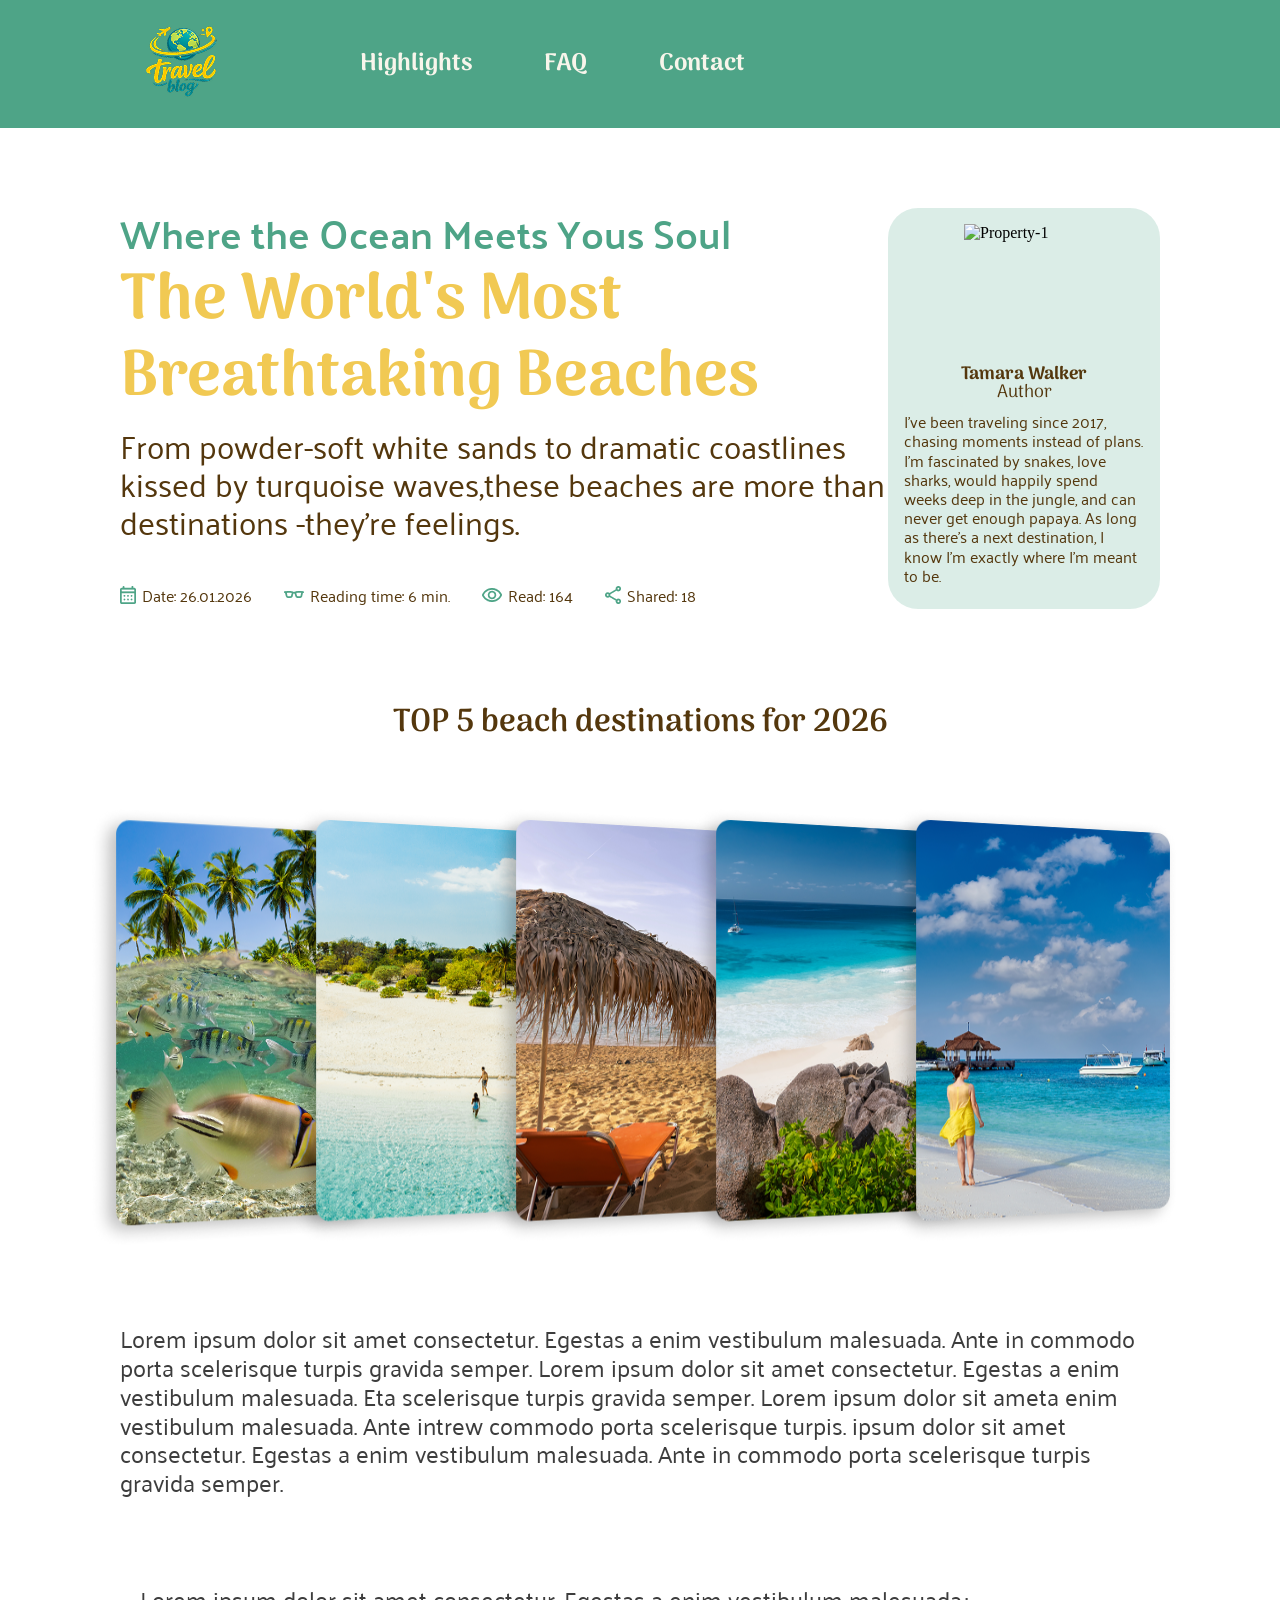
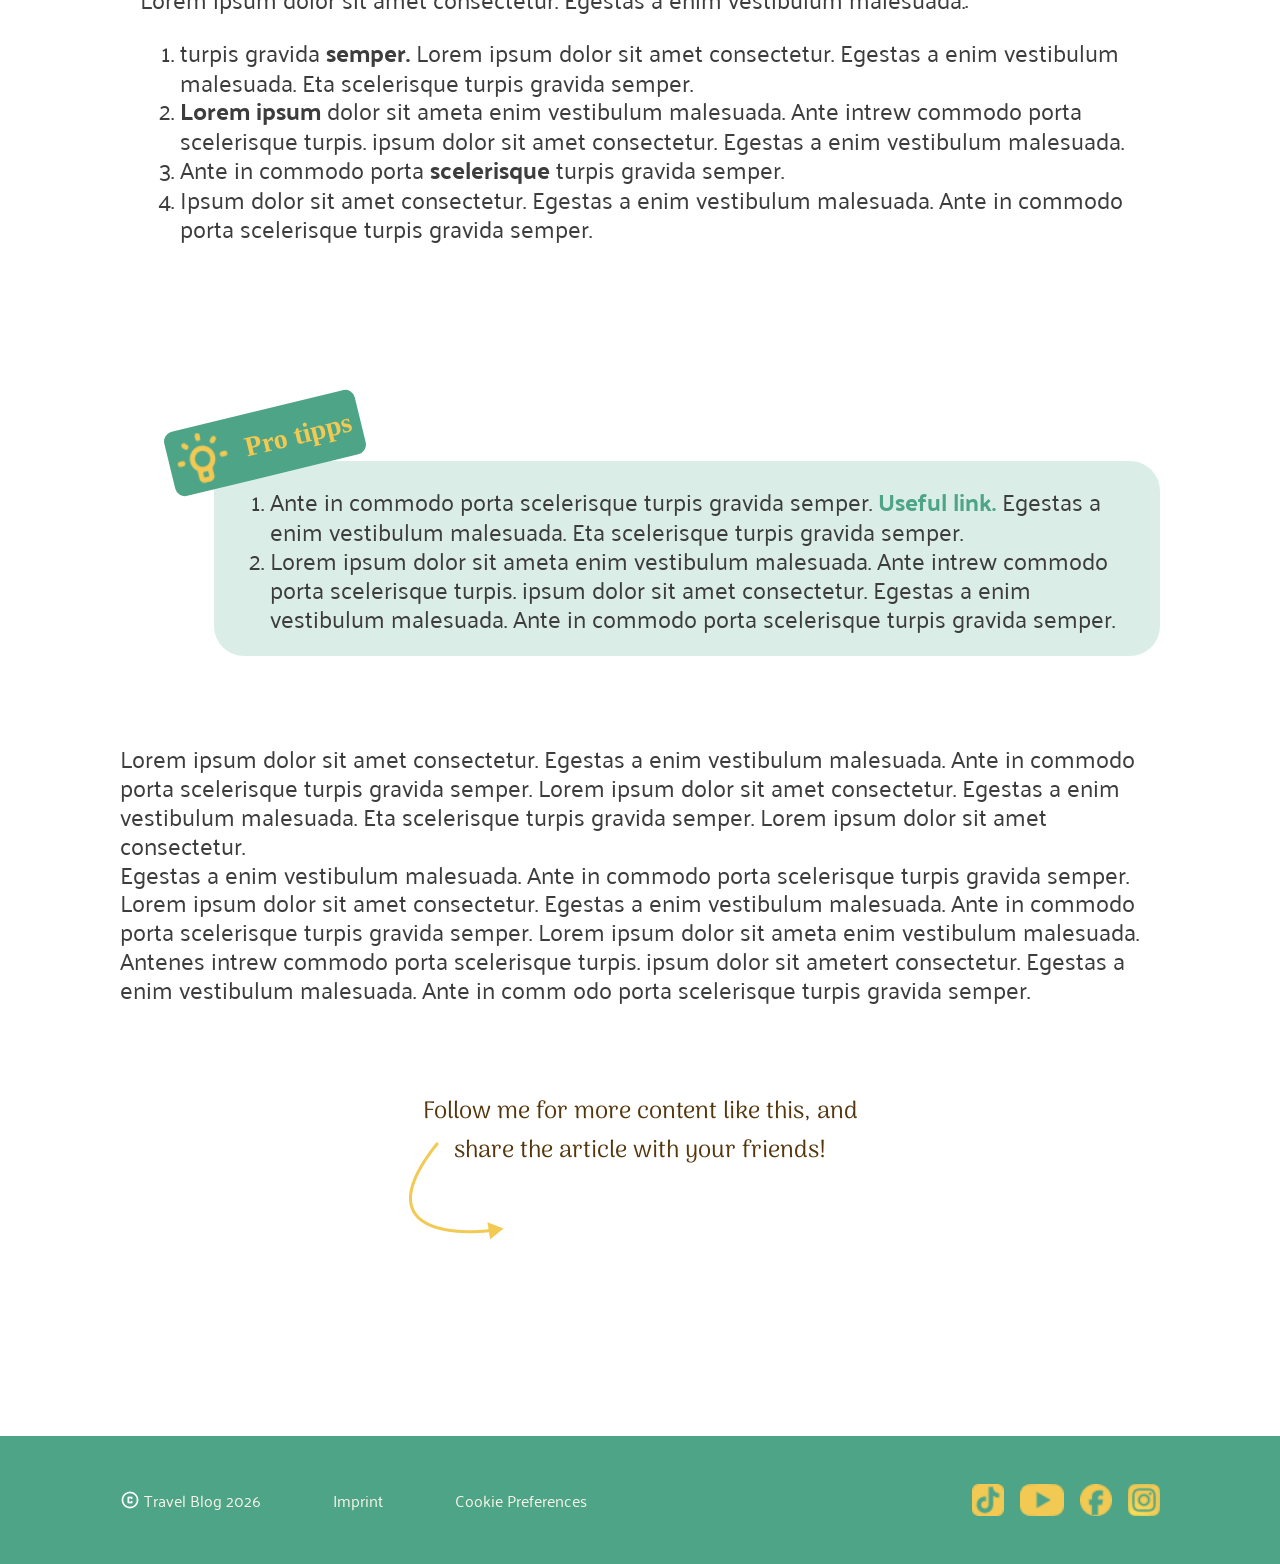
==== commit a414588b: "artikel01 - 2 issues fixed" ====
--- a/article01.html
+++ b/article01.html
@@ -19,12 +19,12 @@
     <header class="header">
         <div class="header-navbar">
             <a href="index.html">
-                <img src="./assets/icons/logo.png" alt="Blog Logo"></a>
+                <img src="./assets/icons/logo.png" alt="Blog Logo" /></a>
             <nav class="navbar">
                 <ul>
-                    <li><a href="#highlights">Highlights</a></li>
-                    <li><a href="#faq">FAQ</a></li>
-                    <li><a href="#contact">Contact</a></li>
+                    <li><a class="highlights-pseudo" href="index.html#highlights">Highlights</a></li>
+                    <li><a class="faq-pseudo" href="index.html#faq">FAQ</a></li>
+                    <li><a class="contact-pseudo" href="index.html#contact">Contact</a></li>
                 </ul>
             </nav>
         </div>
--- a/styles/article01.css
+++ b/styles/article01.css
@@ -363,7 +363,9 @@
     content: url(../assets/icons/share-button.png);
 }
 
-
+#desktop-title {
+    display: flex;
+}
 
 @media screen and (min-width: 769px) and (max-width: 1279px) {
 
@@ -789,11 +791,12 @@
 
     .slider-responsive {
         position: relative;
-        width: 768px;
+        width: 85%;
         max-width: 100%;
         height: 400px;
         margin: 0 auto;
         box-sizing: border-box;
+        overflow: hidden;
         display: flex;
         justify-content: center;
     }
@@ -1135,14 +1138,14 @@
     }
 
     .card-women-center {
+        display: flex;
         justify-content: center;
     }
 
 
     .card-women {
         justify-content: center;
-        width: 328px;
-        height: 345px;
+        width: 100%;
     }
 
     .card-women p {
@@ -1154,17 +1157,19 @@
         display: flex;
         justify-content: center;
         padding-bottom: 20px;
+        text-align: center;
     }
 
     /*Slider Responsive*/
 
     .slider-responsive {
         position: relative;
-        width: 1200px;
+        width: 100%;
         max-width: 100%;
         height: 400px;
         margin: 0 auto;
         box-sizing: border-box;
+        overflow: hidden;
     }
 
     .componet {
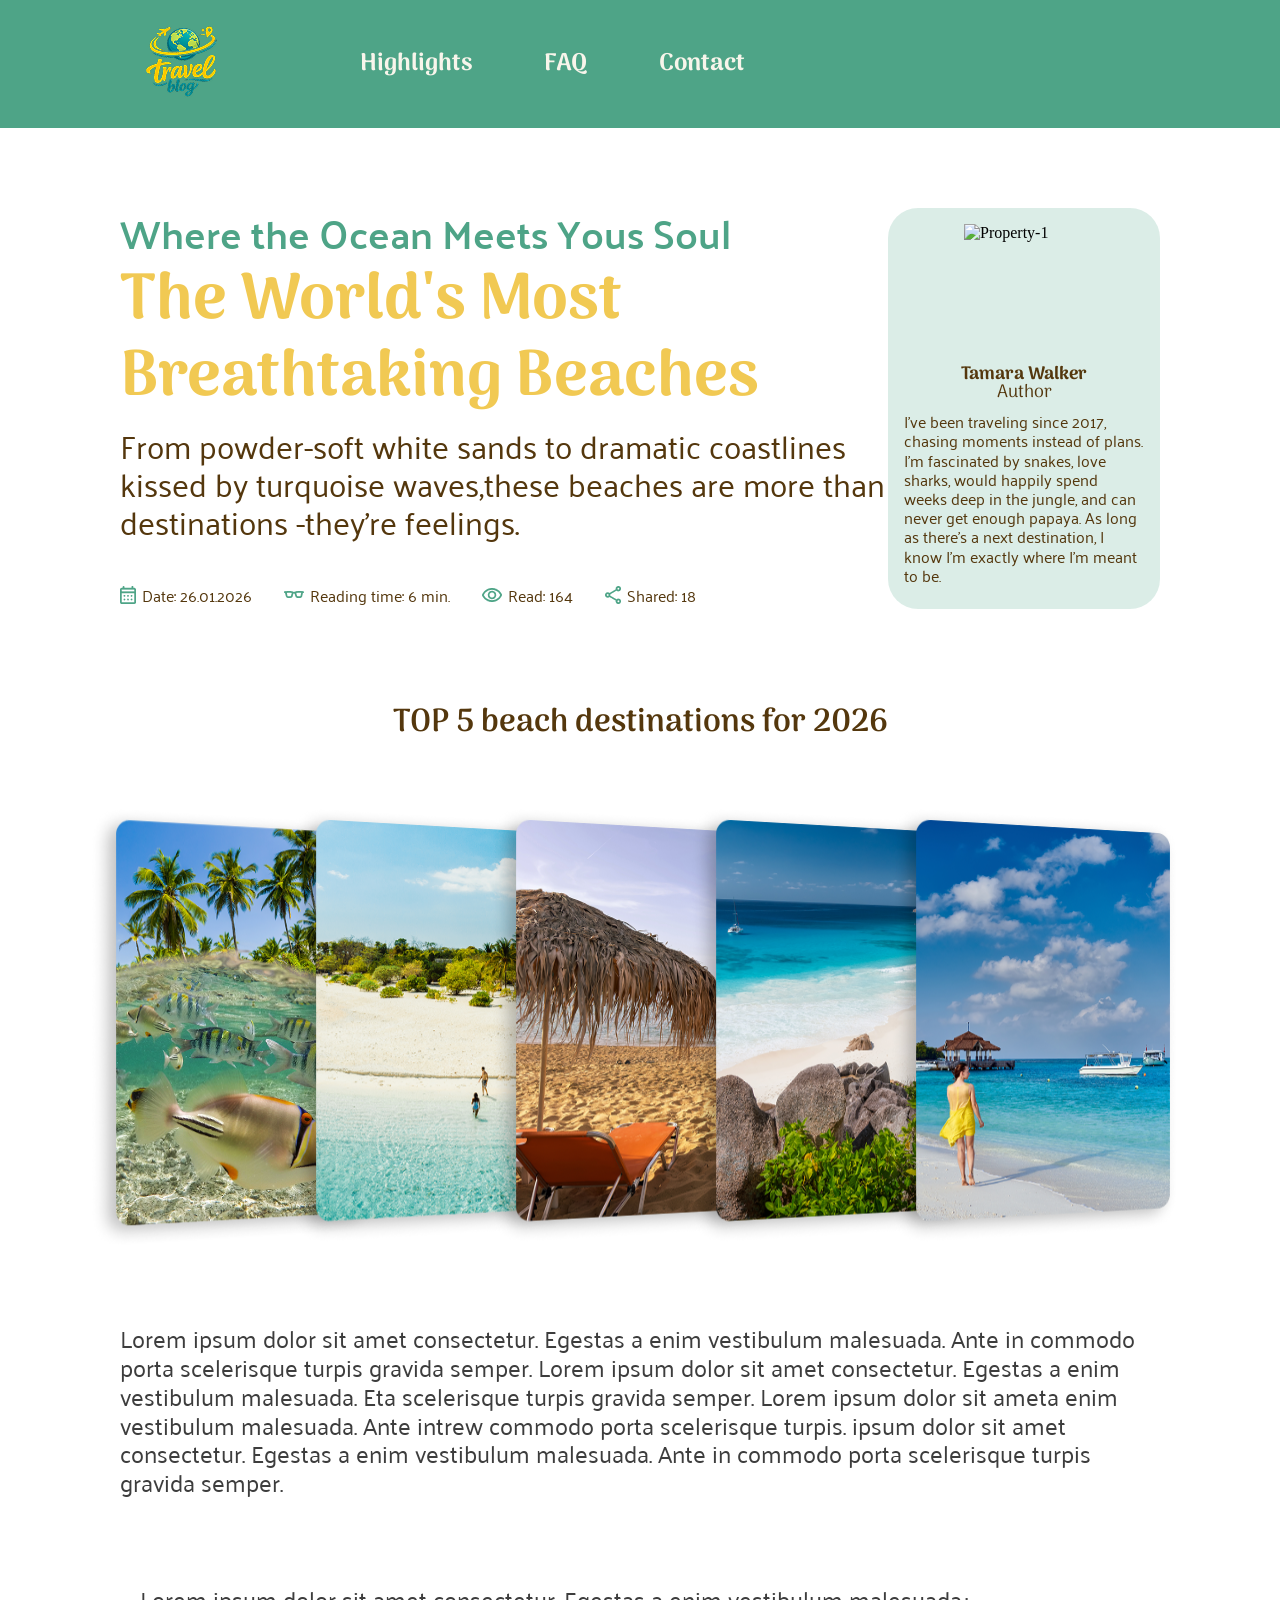
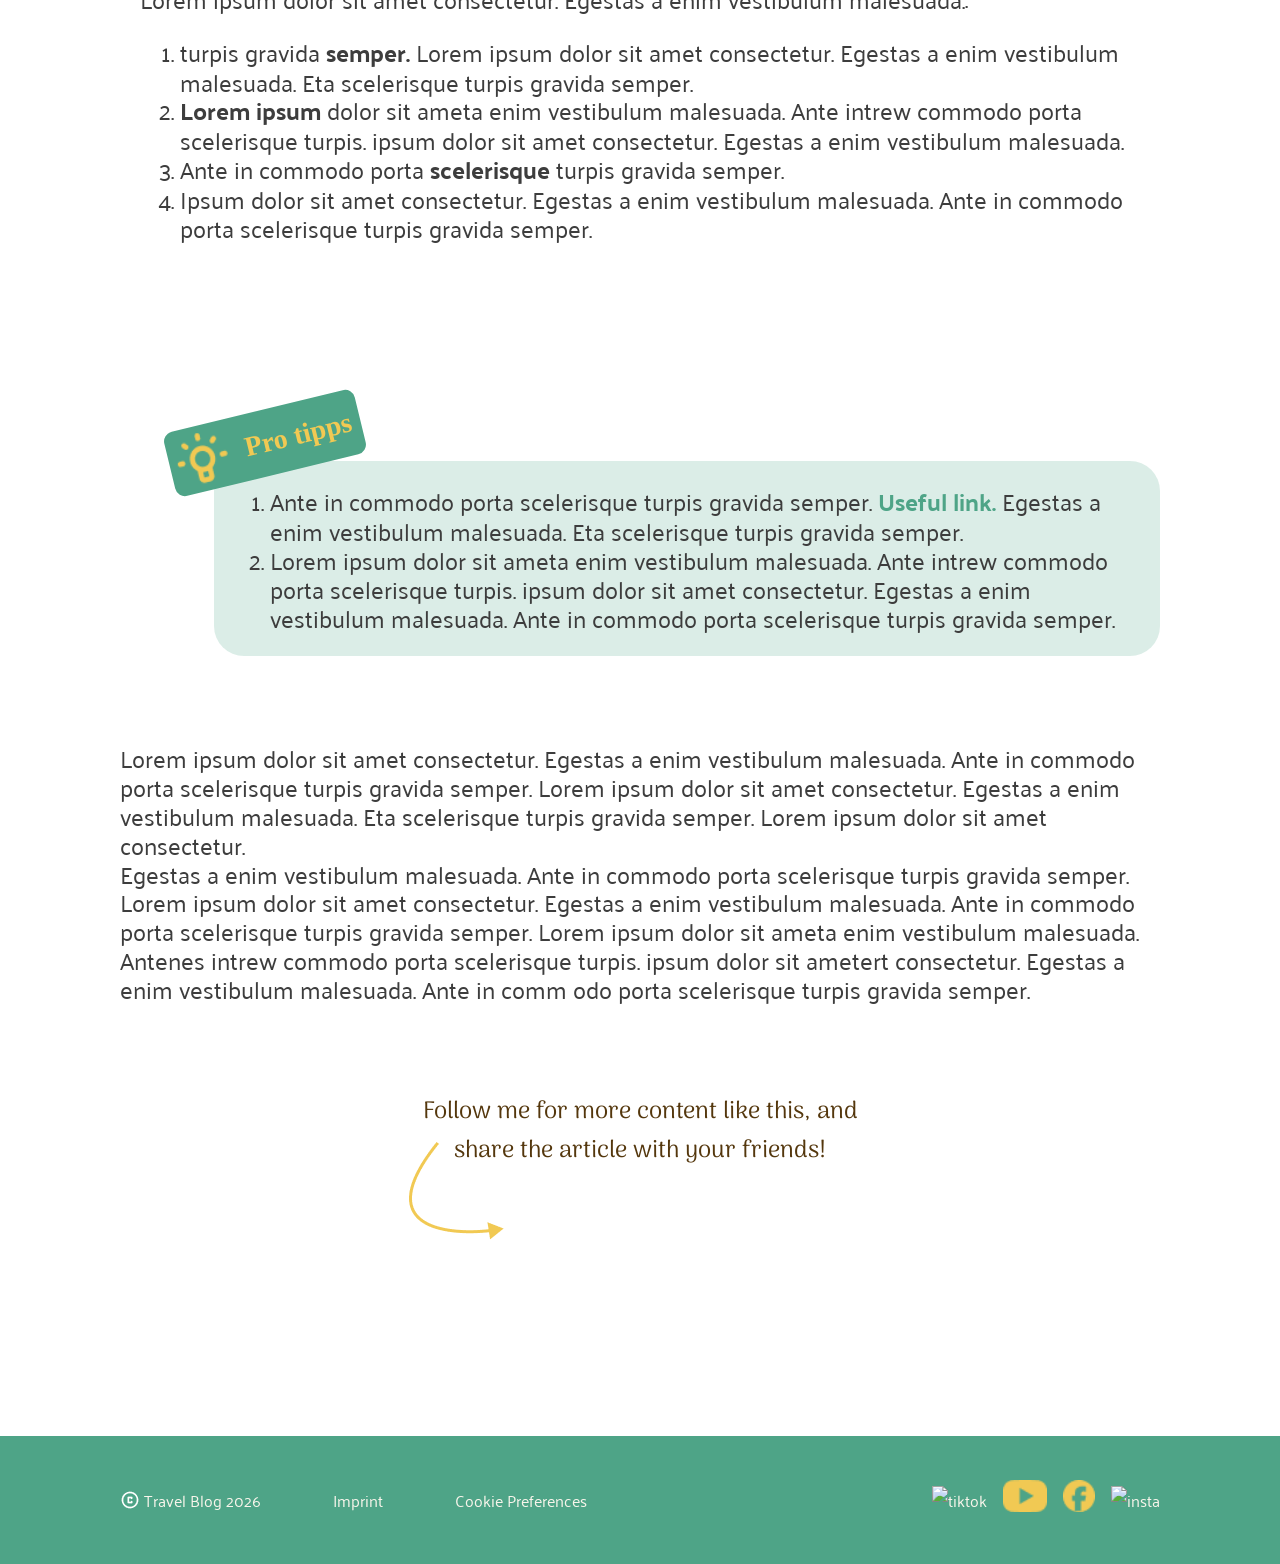
==== commit 198633cb: "Different Issues after review fixed" ====
--- a/article01.html
+++ b/article01.html
@@ -254,7 +254,7 @@
         <div class="footer-content">
             <div class="footer-content-left">
                 <div class="copyright">
-                    <img src="./assets/icons/copyright.png" alt="copyright" />
+                    <img src="./assets/icons/copyright.png" alt="copyright">
                     <p>Travel Blog 2026</p>
                 </div>
                 <div class="imprint-cookie">
@@ -263,19 +263,19 @@
                 </div>
             </div>
             <div class="footer-content-right">
-                <img src="./assets/icons/Tiktok-icon.png" alt="tiktok" />
-                <img src="./assets/icons/youtube.png" alt="youtube" />
-                <img src="./assets/icons/facebook.png" alt="facebook" />
-                <img src="./assets/icons/Instagram-logo-2016.png" alt="insta" />
+                <a href="https://www.tiktok.com/de-DE/"><img src="./assets/icons/tiktok-icon.png" alt="tiktok"></a>
+                <a href="https://www.youtube.com/"><img src="./assets/icons/youtube.png" alt="youtube"></a>
+                <a href="https://www.facebook.com/"><img src="./assets/icons/facebook.png" alt="facebook"></a>
+                <a href="https://www.instagram.com/"><img src="./assets/icons/instagram-logo-2016.png" alt="insta"></a>
             </div>
         </div>
     </footer>
 
     <nav class="mobile-nav">
         <a href="index.html"><img src="./assets/icons-mobile/home.png" alt="Home"></a>
-        <a href="#highlights"><img src="./assets/icons-mobile/rocket-launch.png" alt="Rocket"></a>
-        <a href="#faq"><img src="./assets/icons-mobile/live-help.png" alt="FAQ"></a>
-        <a href="#contact"><img src="./assets/icons-mobile/person-pin.png" alt="Contact"></a>
+        <a href="index.html#highlights"><img src="./assets/icons-mobile/rocket-launch.png" alt="Rocket"></a>
+        <a href="index.html#faq"><img src="./assets/icons-mobile/live-help.png" alt="FAQ"></a>
+        <a href="index.html#contact"><img src="./assets/icons-mobile/person-pin.png" alt="Contact"></a>
     </nav>
 
 </body>
--- a/styles/style.css
+++ b/styles/style.css
@@ -1004,6 +1004,7 @@
   font-weight: 700;
   font-size: 1.5rem;
   color: var(--send-button-color);
+  cursor: pointer;
 }
 
 
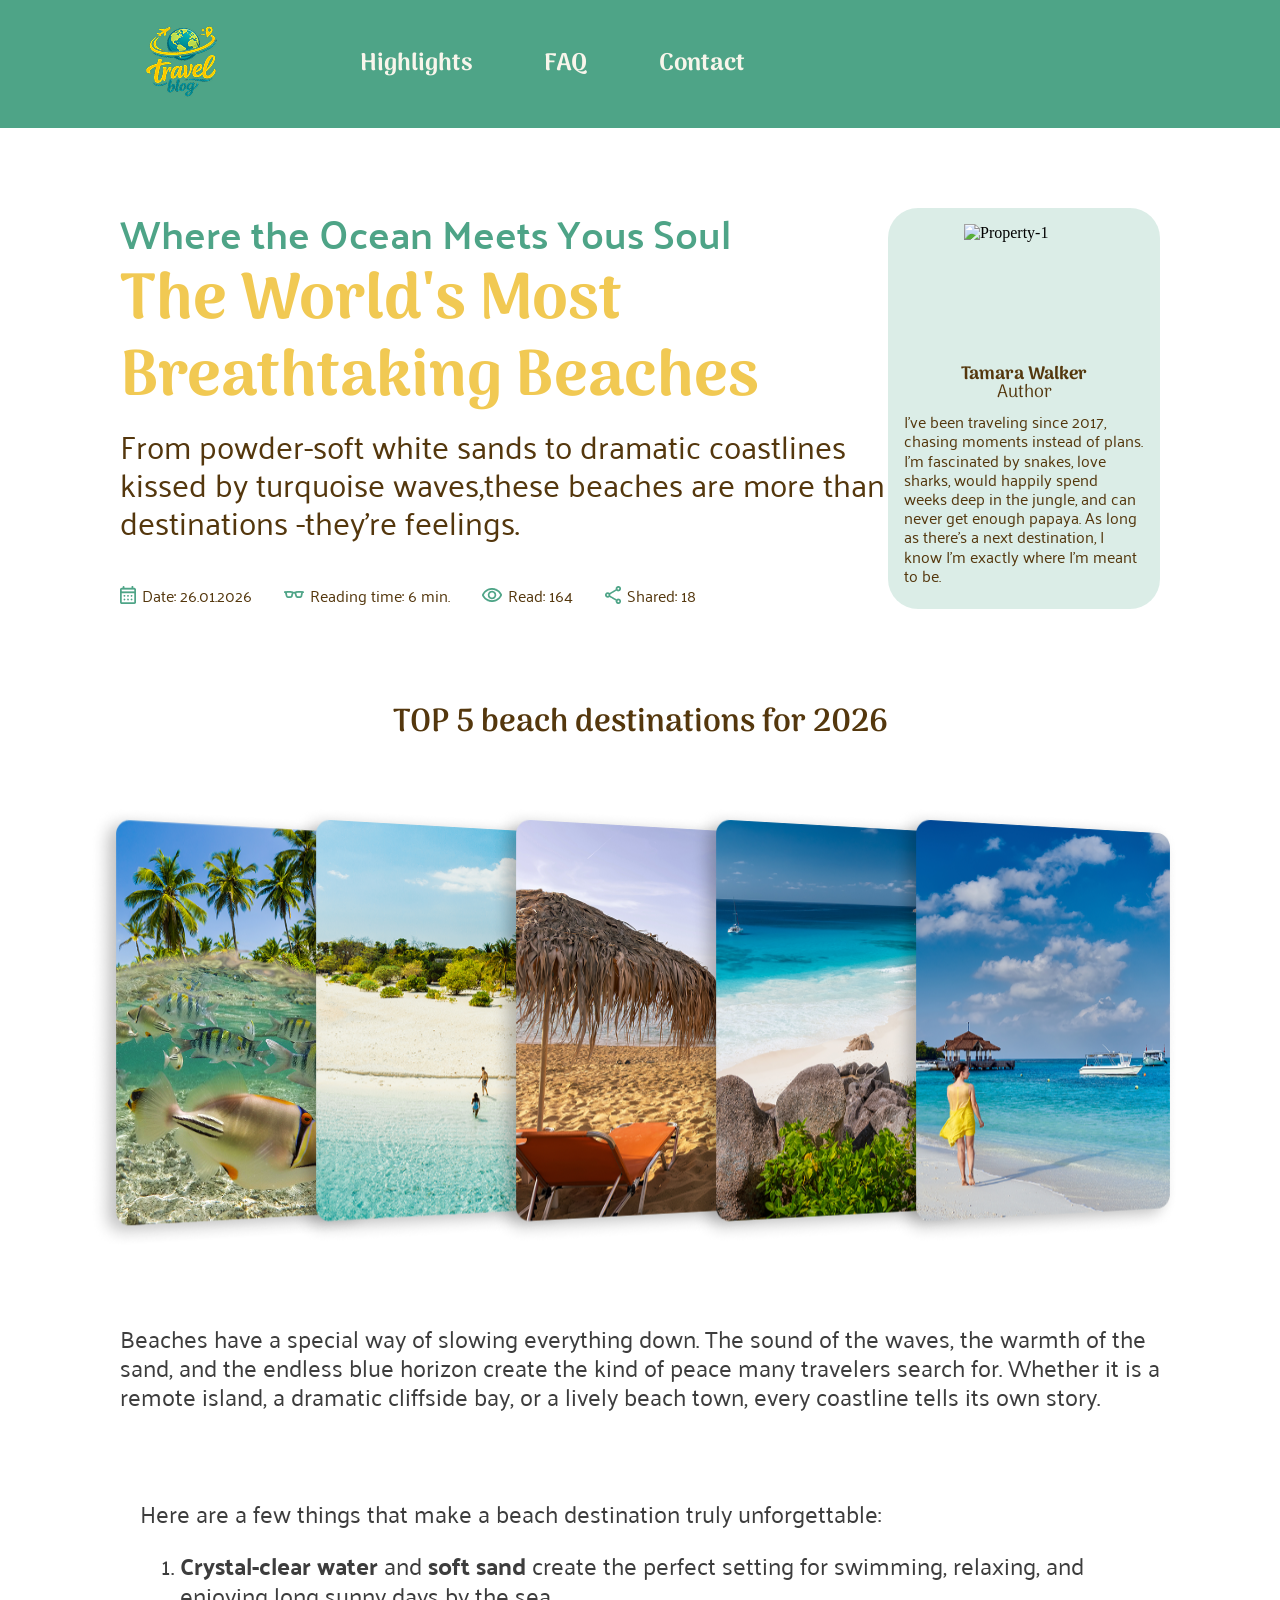
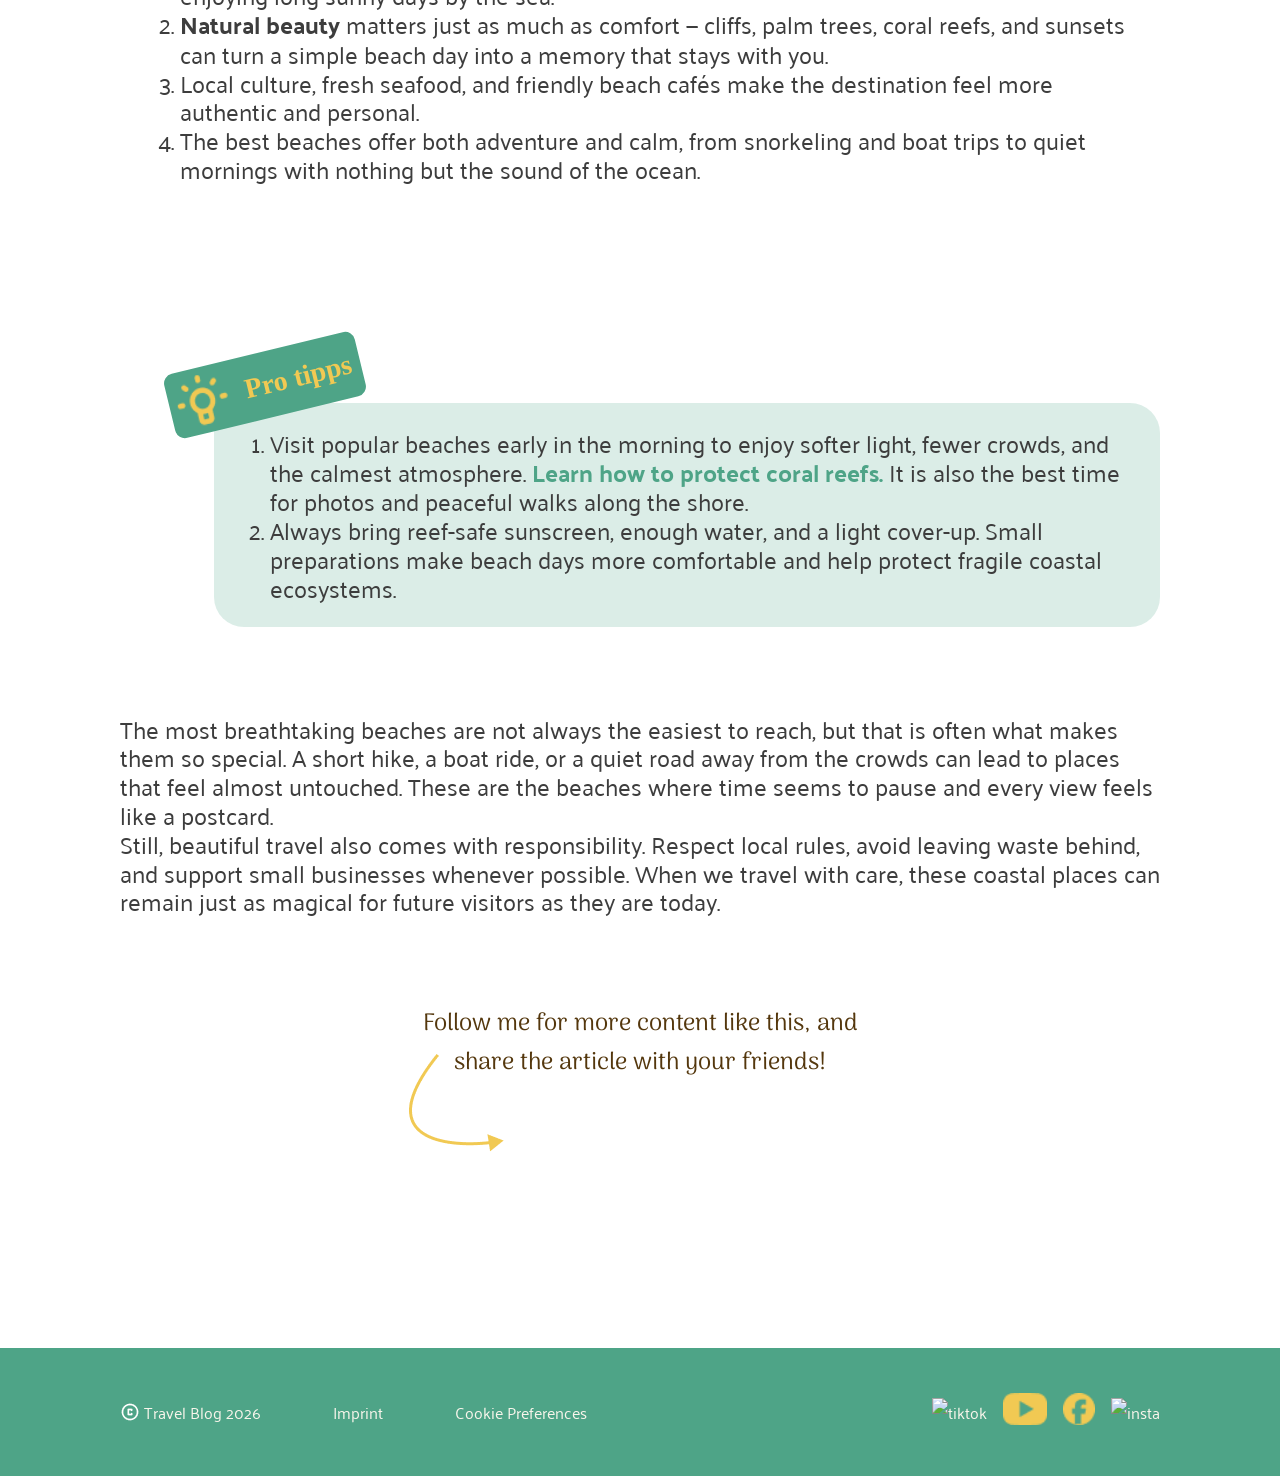
==== commit c373b0bd: "Lorem text replaced and useful links updated" ====
--- a/article01.html
+++ b/article01.html
@@ -127,44 +127,40 @@
         </section>
 
         <section>
-            <p class="loremtext">Lorem ipsum dolor sit amet consectetur. Egestas a enim vestibulum malesuada. Ante
-                in
-                commodo porta
-                scelerisque turpis gravida semper. Lorem ipsum dolor sit amet consectetur. Egestas a enim vestibulum
-                malesuada. Eta scelerisque turpis gravida semper. Lorem ipsum dolor sit ameta enim vestibulum
-                malesuada.
-                Ante intrew commodo porta scelerisque turpis. ipsum dolor sit amet consectetur. Egestas a enim
-                vestibulum malesuada. Ante in commodo porta scelerisque turpis gravida semper.
+            <p class="loremtext">
+                Beaches have a special way of slowing everything down. The sound of the waves,
+                the warmth of the sand, and the endless blue horizon create the kind of peace
+                many travelers search for. Whether it is a remote island, a dramatic cliffside
+                bay, or a lively beach town, every coastline tells its own story.
             </p>
         </section>
 
         <section class="loremtext-section">
             <section class="loremtext-center">
                 <div class="loremtext-left">
-                    <p class="loremtext">Lorem ipsum dolor sit amet consectetur. Egestas a enim vestibulum
-                        malesuada.:
+                    <p class="loremtext">
+                        Here are a few things that make a beach destination truly unforgettable:
                     </p>
                 </div>
                 <div class="loremtext-center">
                     <ol class="loremtext">
-                        <li>turpis gravida <span>semper. </span> Lorem ipsum dolor sit amet consectetur. Egestas a
-                            enim
-                            vestibulum
-                            malesuada.
-                            Eta scelerisque turpis gravida semper.
-                        </li>
-                        <li>
-                            <span>Lorem ipsum </span> dolor sit ameta enim vestibulum malesuada. Ante intrew commodo
-                            porta scelerisque
-                            turpis. ipsum dolor sit amet consectetur. Egestas a enim vestibulum malesuada.
-                        </li>
-                        <li>
-                            Ante in commodo porta <span>scelerisque</span> turpis gravida semper.
-                        </li>
-                        <li>
-                            Ipsum dolor sit amet consectetur. Egestas a enim vestibulum malesuada. Ante in commodo
-                            porta
-                            scelerisque turpis gravida semper.
+                        <li>
+                            <span>Crystal-clear water</span> and <span>soft sand</span> create the perfect setting for
+                            swimming,
+                            relaxing, and enjoying long sunny days by the sea.
+                        </li>
+                        <li>
+                            <span>Natural beauty</span> matters just as much as comfort — cliffs,
+                            palm trees, coral reefs, and sunsets can turn a simple beach day into a
+                            memory that stays with you.
+                        </li>
+                        <li>
+                            Local culture, fresh seafood, and friendly beach cafés make the destination
+                            feel more authentic and personal.
+                        </li>
+                        <li>
+                            The best beaches offer both adventure and calm, from snorkeling and boat
+                            trips to quiet mornings with nothing but the sound of the ocean.
                         </li>
                     </ol>
                 </div>
@@ -180,21 +176,19 @@
                 <div class="protipps-main">
                     <ol class="loremtext">
                         <li>
-                            Ante in commodo porta scelerisque turpis gravida semper. <a
-                                href="https://developer-akademie.teachable.com/" target="_blank"><span>Useful
-                                    link.</span></a>
-                            Egestas a
-                            enim
-                            vestibulum
-                            malesuada. Eta scelerisque turpis gravida semper.
-                        </li>
-                        <li>
-                            Lorem ipsum dolor sit ameta enim vestibulum malesuada. Ante intrew commodo porta
-                            scelerisque
-                            turpis.
-                            ipsum dolor sit amet consectetur. Egestas a enim vestibulum malesuada. Ante in commodo
-                            porta
-                            scelerisque turpis gravida semper.
+                            Visit popular beaches early in the morning to enjoy softer light,
+                            fewer crowds, and the calmest atmosphere.
+                            <span>
+                                <a href="https://oceanservice.noaa.gov/facts/coralreef-protection.html" target="_blank">
+                                    Learn how to protect coral reefs.
+                                </a>
+                            </span>
+                            It is also the best time for photos and peaceful walks along the shore.
+                        </li>
+                        <li>
+                            Always bring reef-safe sunscreen, enough water, and a light cover-up.
+                            Small preparations make beach days more comfortable and help protect
+                            fragile coastal ecosystems.
                         </li>
                     </ol>
                 </div>
@@ -202,20 +196,18 @@
         </section>
 
         <section>
-            <p class="loremtext">Lorem ipsum dolor sit amet consectetur. Egestas a enim vestibulum malesuada. Ante
-                in
-                commodo porta scelerisque turpis gravida semper. Lorem ipsum dolor sit amet consectetur. Egestas a
-                enim
-                vestibulum malesuada. Eta scelerisque turpis gravida semper. Lorem ipsum dolor sit amet consectetur.
+            <p class="loremtext">
+                The most breathtaking beaches are not always the easiest to reach, but that is
+                often what makes them so special. A short hike, a boat ride, or a quiet road
+                away from the crowds can lead to places that feel almost untouched. These are
+                the beaches where time seems to pause and every view feels like a postcard.
             </p>
             <p class="loremtext">
-                Egestas a enim vestibulum malesuada. Ante in commodo porta scelerisque turpis gravida semper. Lorem
-                ipsum dolor sit amet consectetur. Egestas a enim vestibulum malesuada. Ante in commodo porta
-                scelerisque
-                turpis gravida semper. Lorem ipsum dolor sit ameta enim vestibulum malesuada. Antenes intrew commodo
-                porta scelerisque turpis. ipsum dolor sit ametert consectetur. Egestas a enim vestibulum malesuada.
-                Ante
-                in comm odo porta scelerisque turpis gravida semper. </p>
+                Still, beautiful travel also comes with responsibility. Respect local rules,
+                avoid leaving waste behind, and support small businesses whenever possible.
+                When we travel with care, these coastal places can remain just as magical for
+                future visitors as they are today.
+            </p>
         </section>
 
 
--- a/styles/article01.css
+++ b/styles/article01.css
@@ -252,6 +252,8 @@
 }
 
 .protipps-main a {
+    font-weight: 700;
+    color: var(--global-link-color);
     text-decoration: none;
 }
 
